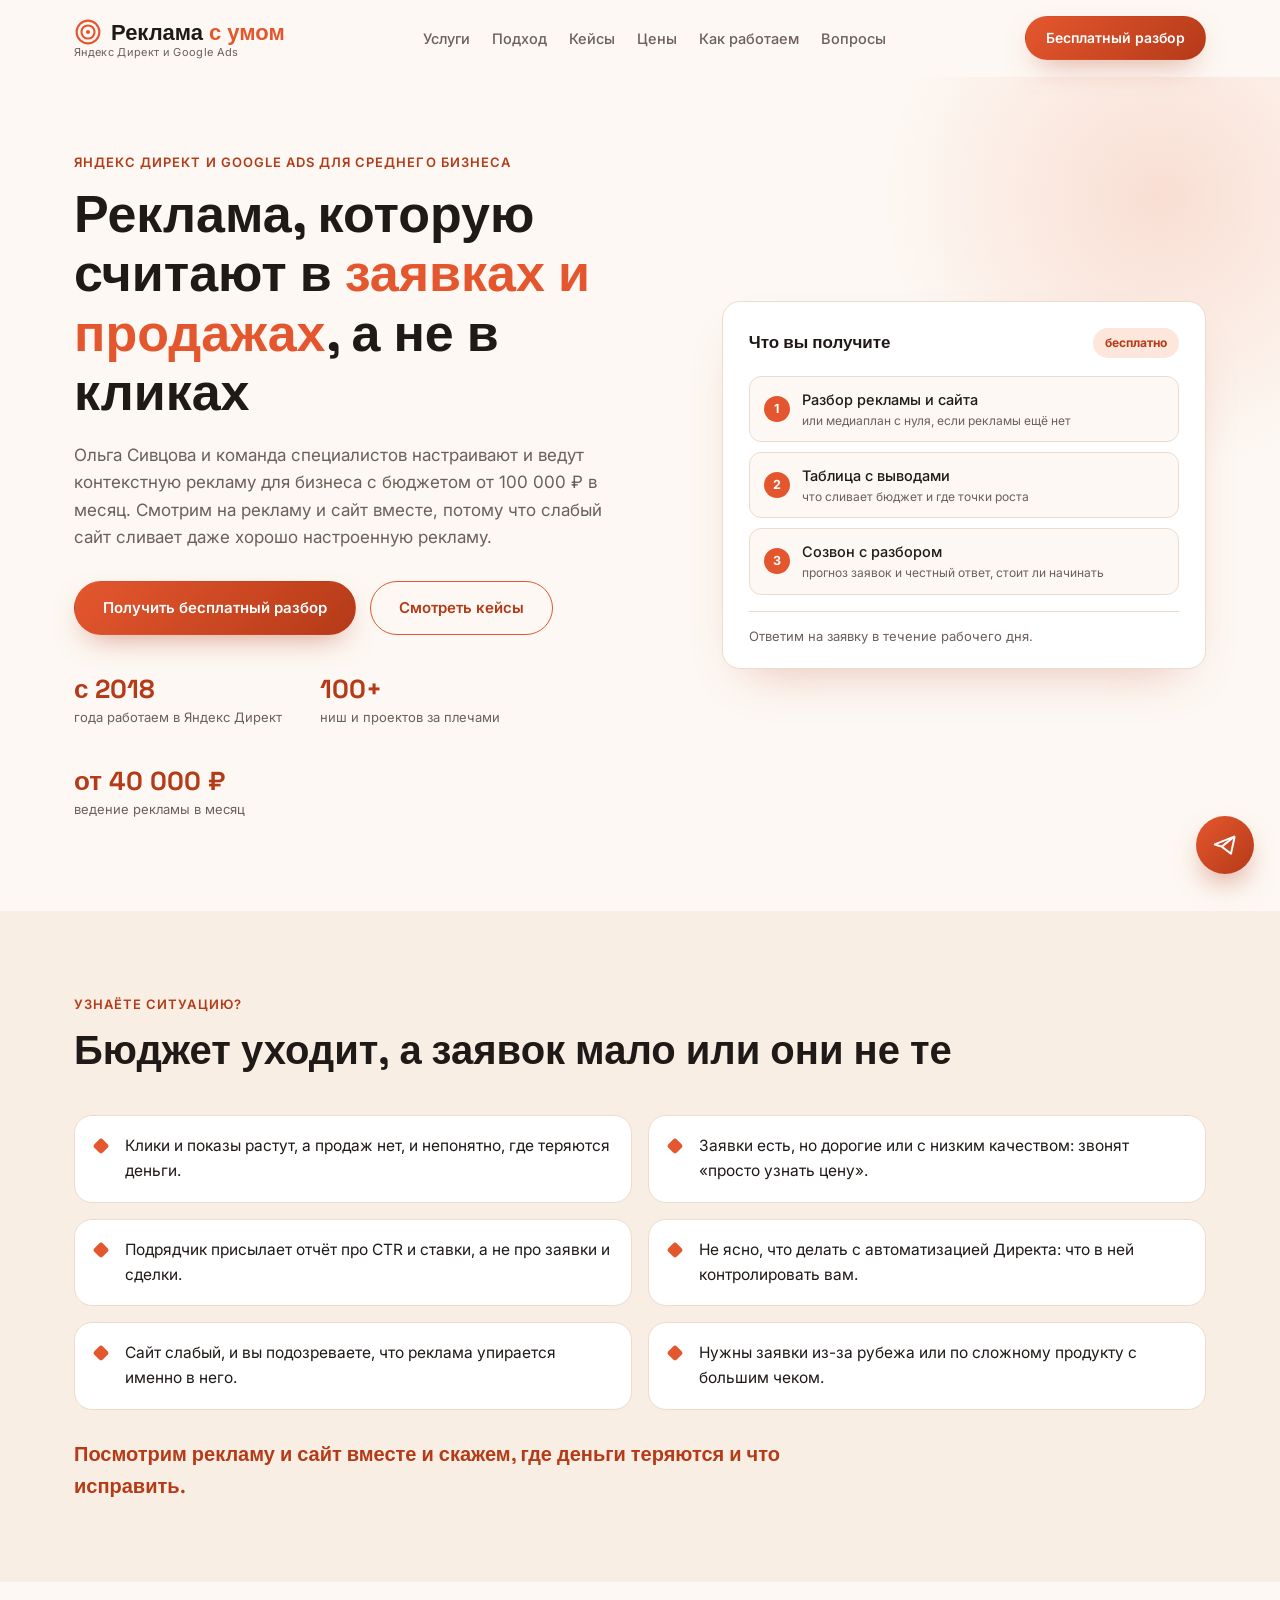
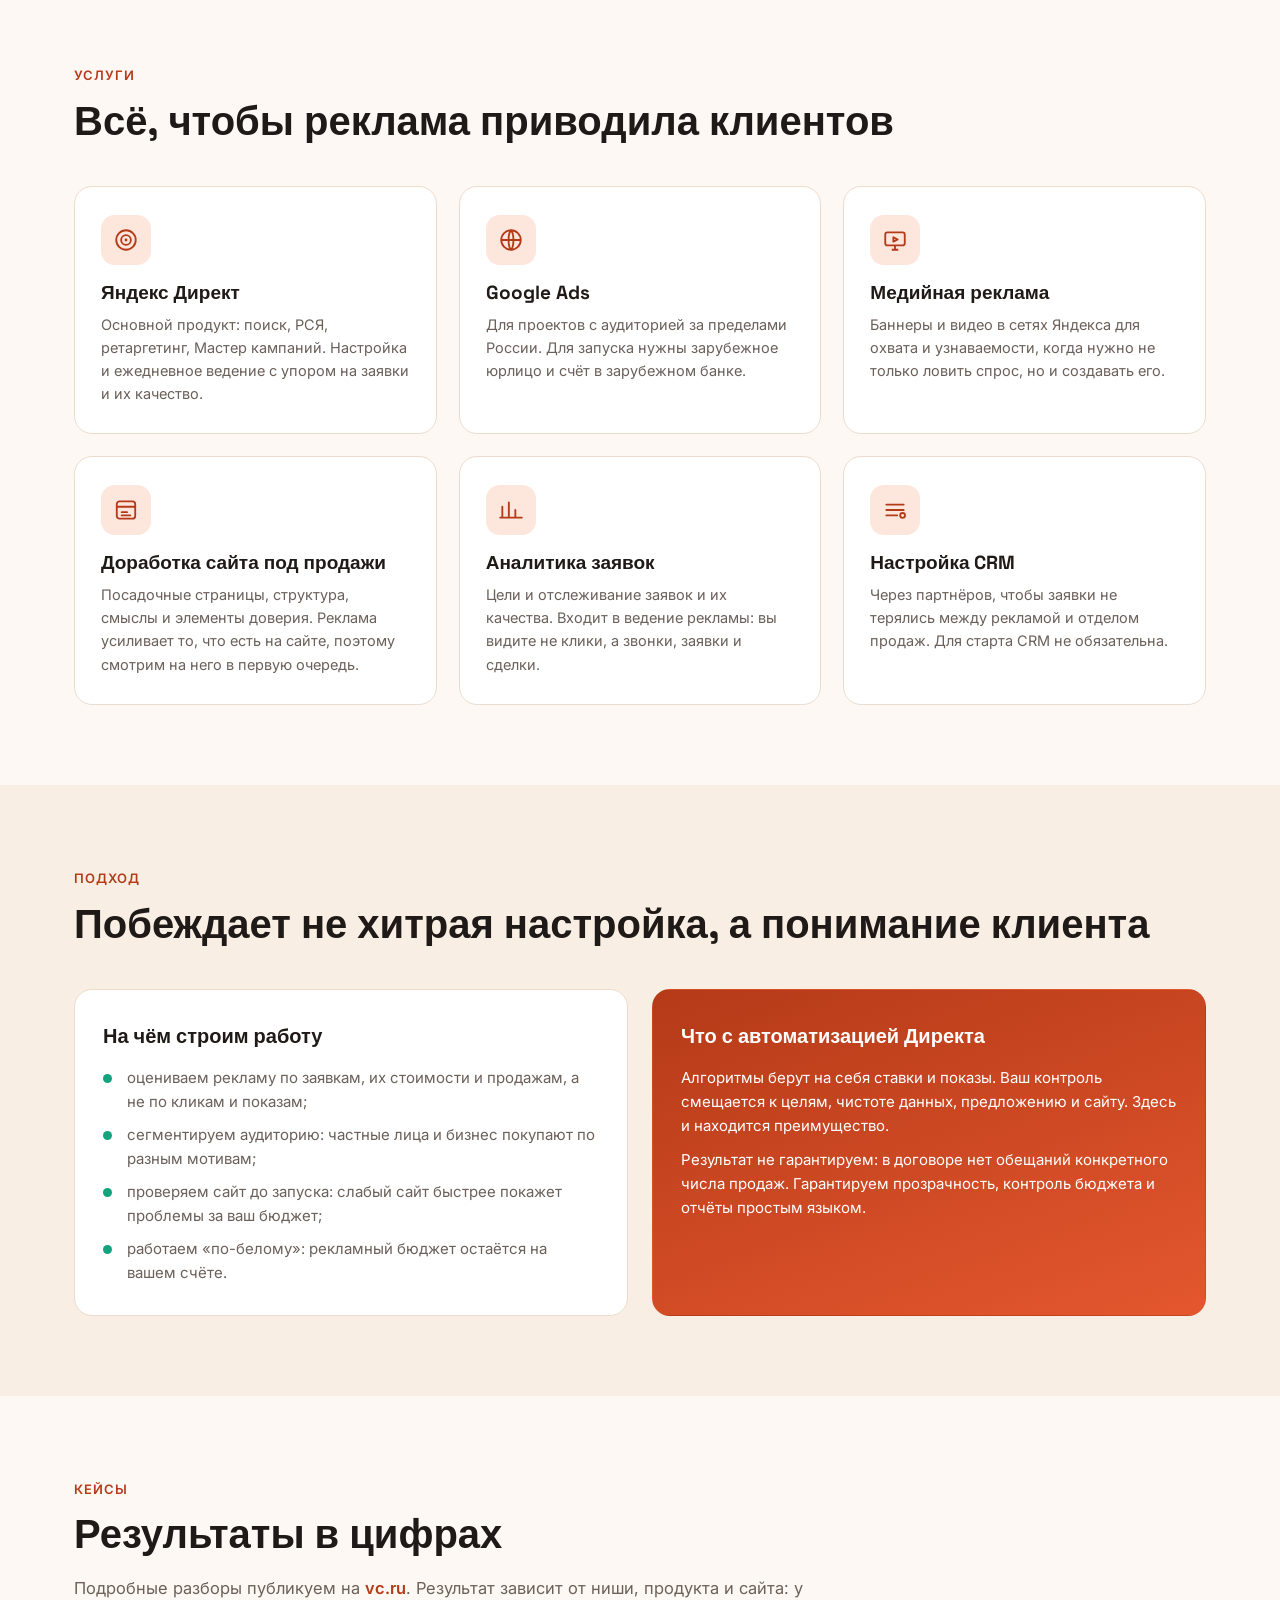
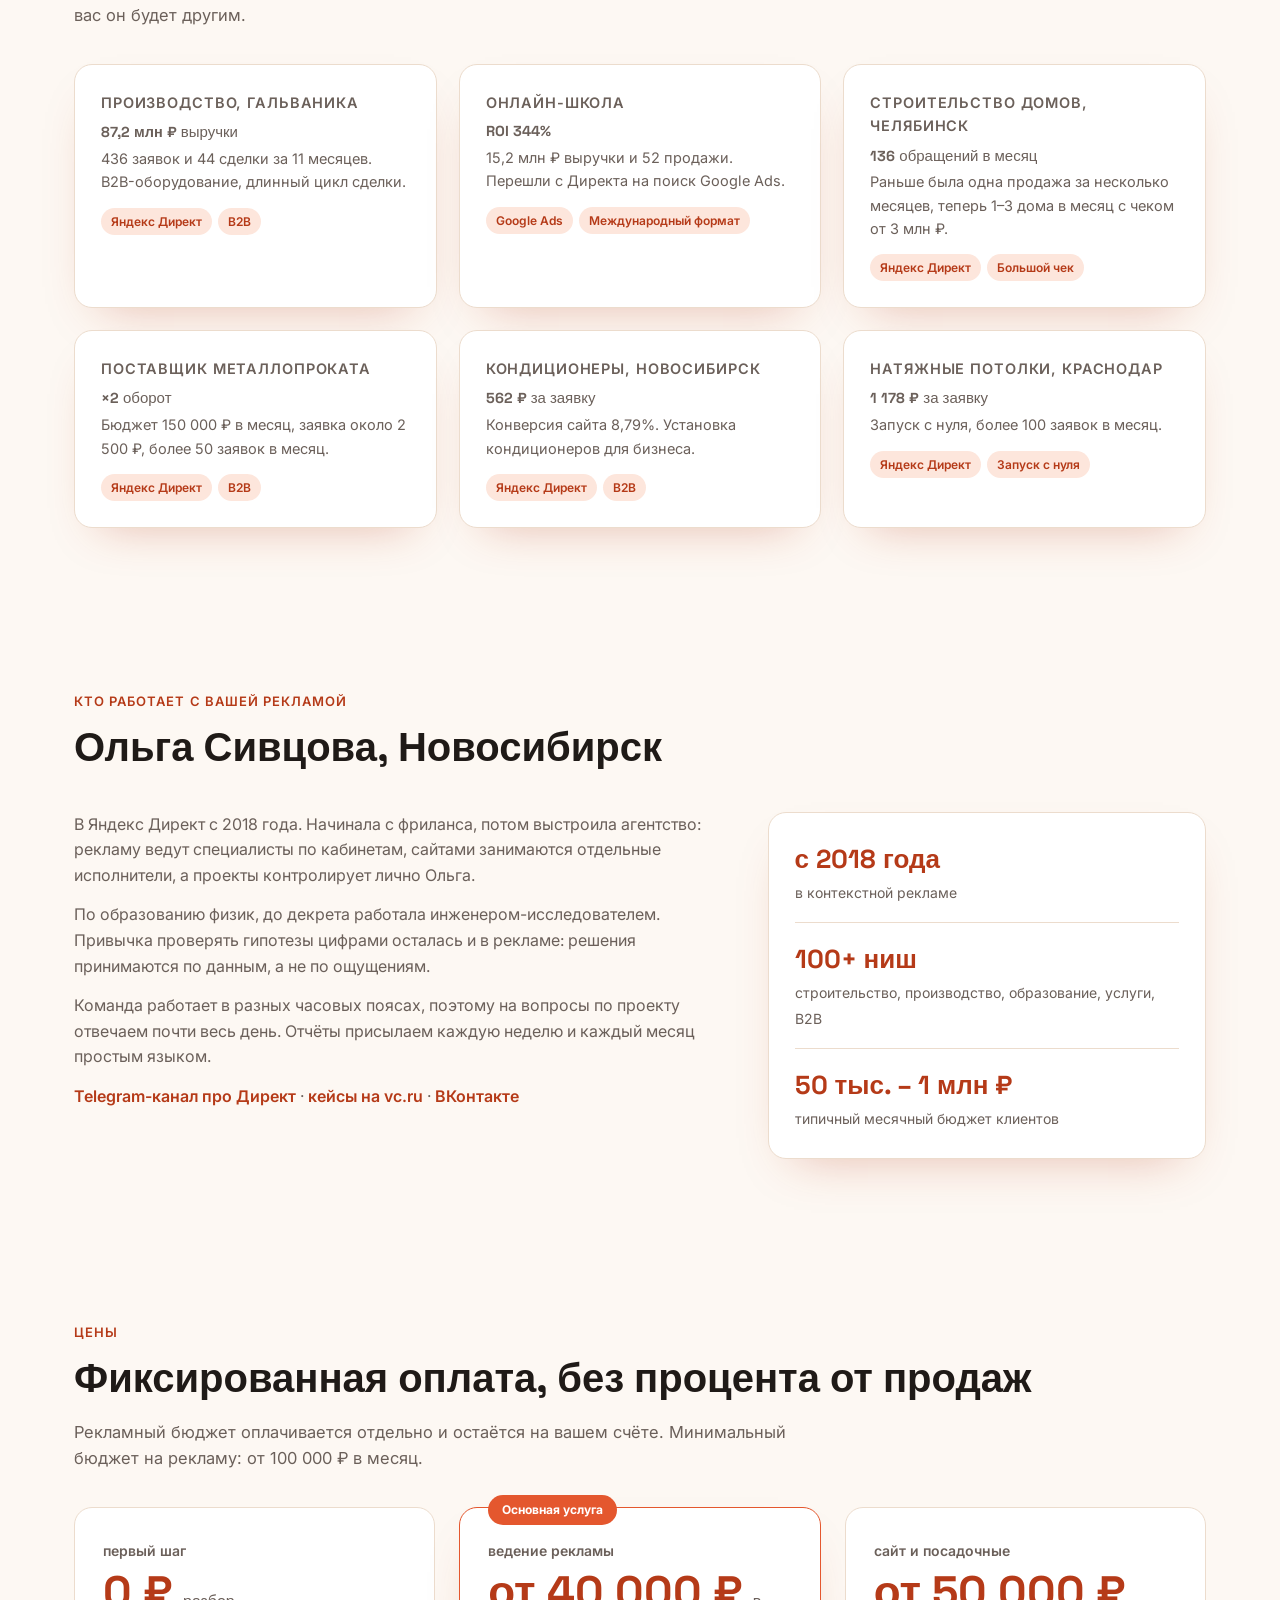
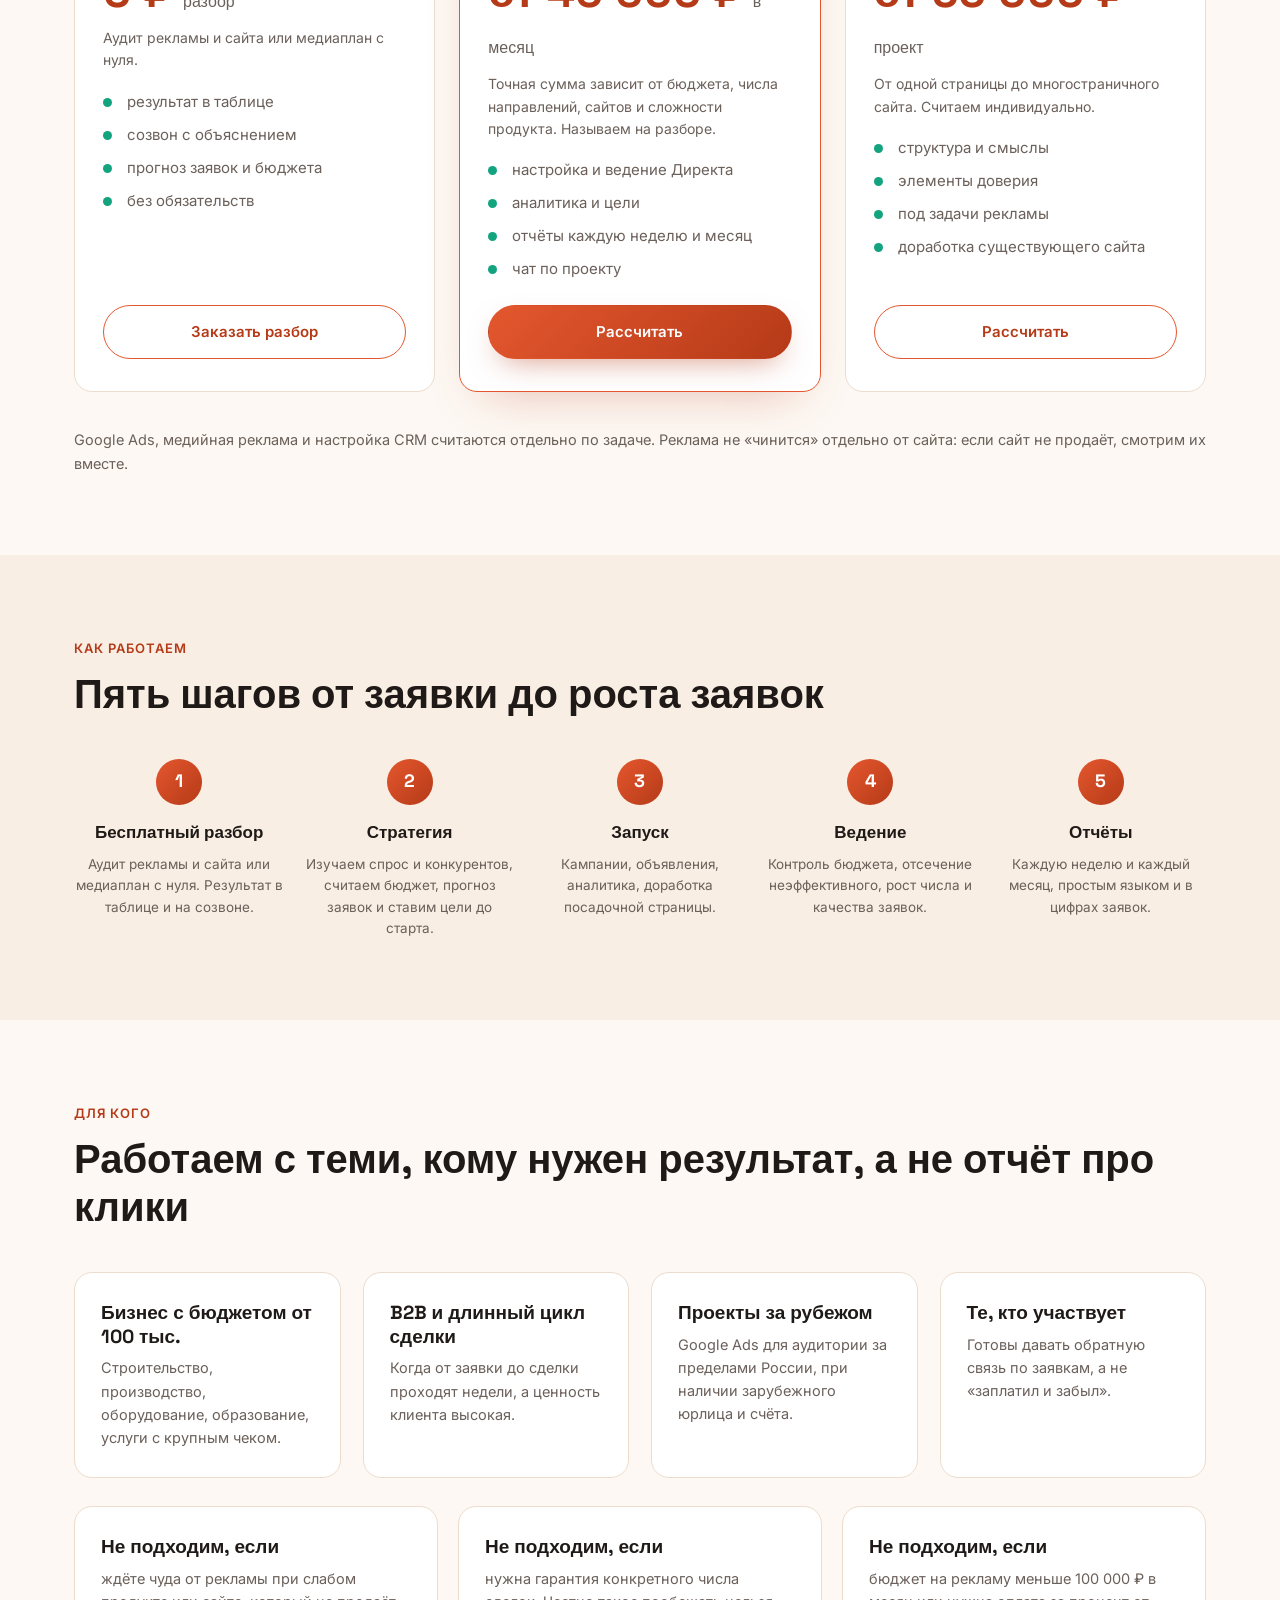
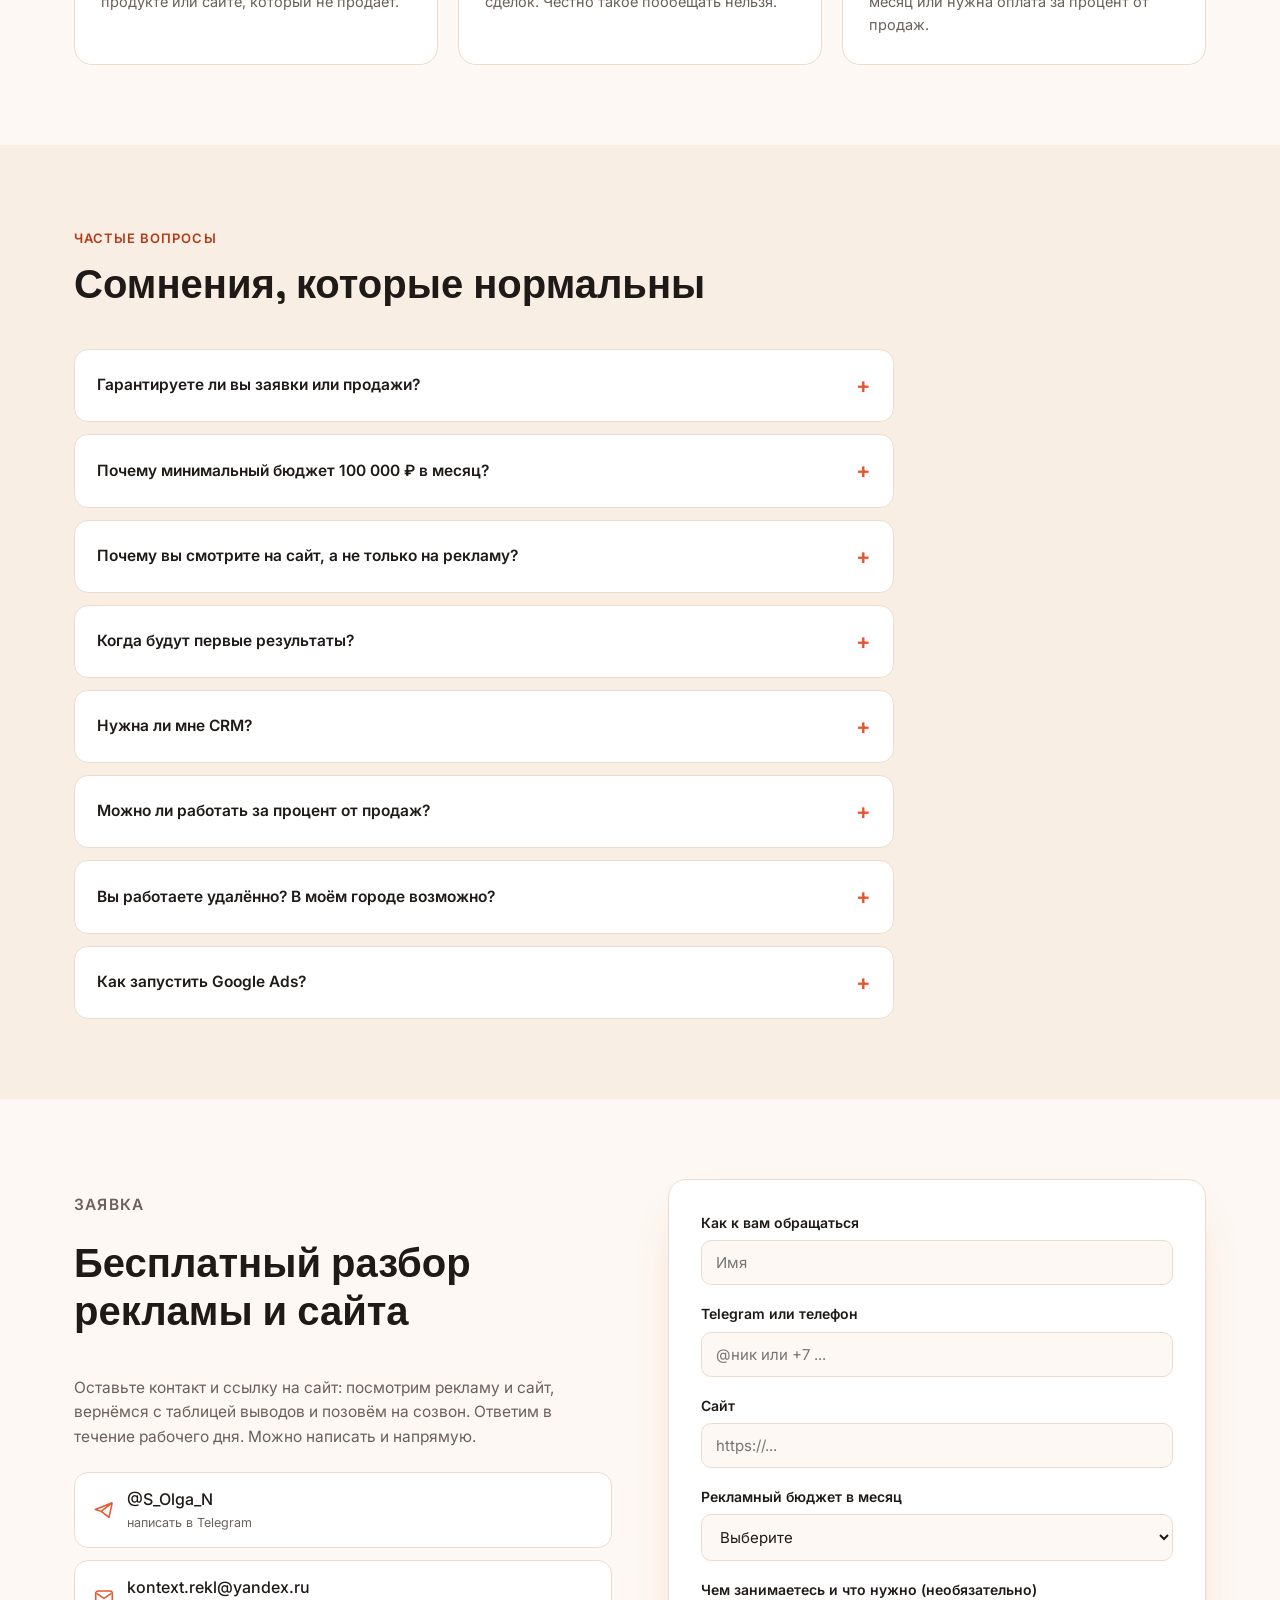
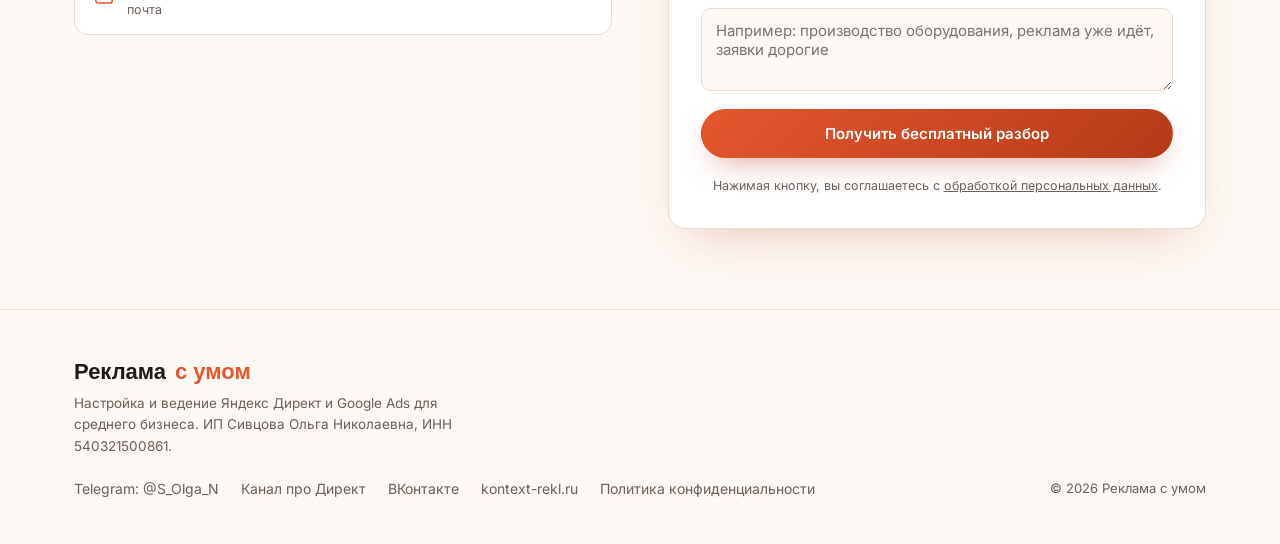
==== index.html @ 490c249d "init: landing for Реклама с умом (Ольга Сивцова)" ====
<!DOCTYPE html>
<html lang="ru">
<head>
<meta charset="UTF-8">
<meta name="viewport" content="width=device-width, initial-scale=1.0">
<title>Реклама с умом — Яндекс Директ для бизнеса, Ольга Сивцова</title>
<meta name="description" content="Реклама с умом: настройка и ведение Яндекс Директ и Google Ads для среднего бизнеса. Считаем заявки и продажи, а не клики. Работаем с 2018 года, 100+ проектов. Ведение от 40 000 ₽/мес, бесплатный разбор.">
<link rel="preconnect" href="https://fonts.googleapis.com">
<link rel="preconnect" href="https://fonts.gstatic.com" crossorigin>
<link href="https://fonts.googleapis.com/css2?family=Space+Grotesk:wght@500;600;700&family=Inter:wght@400;500;600;700;800&display=swap" rel="stylesheet">
<link rel="stylesheet" href="styles.css">
<link rel="stylesheet" href="blog/blog.css">
<link rel="alternate" type="application/rss+xml" title="Блог" href="feed.xml">
</head>
<body>

<header class="header" id="header">
  <div class="container header__inner">
    <a href="#top" class="logo">
      <span class="logo__main">
        <svg class="logo__mark" width="28" height="28" viewBox="0 0 32 32" fill="none"><circle cx="16" cy="16" r="13" stroke="currentColor" stroke-width="2.4"/><circle cx="16" cy="16" r="7.5" stroke="currentColor" stroke-width="2.4"/><circle cx="16" cy="16" r="2.4" fill="currentColor"/></svg>
        <span>Реклама <i>с умом</i></span>
      </span>
      <span class="logo__suffix">Яндекс Директ и Google Ads</span>
    </a>
    <nav class="nav" id="nav">
      <a href="#services">Услуги</a>
      <a href="#method">Подход</a>
      <a href="#cases">Кейсы</a>
      <a href="#pricing">Цены</a>
      <a href="#process">Как работаем</a>
      <a href="#faq">Вопросы</a>
    <!-- BLOGNAV:START --><!-- BLOGNAV:END --></nav>
    <div class="header__actions">
      <a href="#contact" class="btn btn--primary btn--sm">Бесплатный разбор</a>
    </div>
    <button class="burger" id="burger" aria-label="Меню">
      <span></span><span></span><span></span>
    </button>
  </div>
</header>

<main id="top">

  <!-- HERO -->
  <section class="hero">
    <div class="container hero__inner">
      <div class="hero__content">
        <p class="eyebrow">Яндекс Директ и Google Ads для среднего бизнеса</p>
        <h1>Реклама, которую считают в <span>заявках и продажах</span>, а не в кликах</h1>
        <p class="hero__lead">Ольга Сивцова и команда специалистов настраивают и ведут контекстную рекламу для бизнеса с бюджетом от 100 000 ₽ в месяц. Смотрим на рекламу и сайт вместе, потому что слабый сайт сливает даже хорошо настроенную рекламу.</p>
        <div class="hero__cta">
          <a href="#contact" class="btn btn--primary">Получить бесплатный разбор</a>
          <a href="#cases" class="btn btn--ghost">Смотреть кейсы</a>
        </div>
        <div class="hero__stats">
          <div class="stat"><strong>с 2018</strong><span>года работаем в Яндекс Директ</span></div>
          <div class="stat"><strong>100+</strong><span>ниш и проектов за плечами</span></div>
          <div class="stat"><strong>от 40 000 ₽</strong><span>ведение рекламы в месяц</span></div>
        </div>
      </div>
      <div class="hero__card">
        <div class="hero__card-top">
          <span class="hero__card-title">Что вы получите</span>
          <span class="hero__card-badge">бесплатно</span>
        </div>
        <ol class="pipeline">
          <li><span class="pipeline__n">1</span><span>Разбор рекламы и сайта<small>или медиаплан с нуля, если рекламы ещё нет</small></span></li>
          <li><span class="pipeline__n">2</span><span>Таблица с выводами<small>что сливает бюджет и где точки роста</small></span></li>
          <li><span class="pipeline__n">3</span><span>Созвон с разбором<small>прогноз заявок и честный ответ, стоит ли начинать</small></span></li>
        </ol>
        <p class="hero__card-foot">Ответим на заявку в течение рабочего дня.</p>
      </div>
    </div>
  </section>

  <!-- УЗНАЁТЕ СЕБЯ -->
  <section class="recognize" id="recognize">
    <div class="container">
      <p class="section-eyebrow">Узнаёте ситуацию?</p>
      <h2 class="section-title">Бюджет уходит, а заявок мало или они не те</h2>
      <ul class="recognize__list">
        <li>Клики и показы растут, а продаж нет, и непонятно, где теряются деньги.</li>
        <li>Заявки есть, но дорогие или с низким качеством: звонят «просто узнать цену».</li>
        <li>Подрядчик присылает отчёт про CTR и ставки, а не про заявки и сделки.</li>
        <li>Не ясно, что делать с автоматизацией Директа: что в ней контролировать вам.</li>
        <li>Сайт слабый, и вы подозреваете, что реклама упирается именно в него.</li>
        <li>Нужны заявки из-за рубежа или по сложному продукту с большим чеком.</li>
      </ul>
      <p class="recognize__care">Посмотрим рекламу и сайт вместе и скажем, где деньги теряются и что исправить.</p>
    </div>
  </section>

  <!-- УСЛУГИ -->
  <section class="services" id="services">
    <div class="container">
      <p class="section-eyebrow">Услуги</p>
      <h2 class="section-title">Всё, чтобы реклама приводила клиентов</h2>
      <div class="audience">
        <div class="audience__card">
          <div class="audience__icon"><svg width="26" height="26" viewBox="0 0 24 24" fill="none"><circle cx="12" cy="12" r="9" stroke="currentColor" stroke-width="1.7"/><circle cx="12" cy="12" r="4.5" stroke="currentColor" stroke-width="1.7"/><circle cx="12" cy="12" r="1.3" fill="currentColor"/></svg></div>
          <h3>Яндекс Директ</h3>
          <p>Основной продукт: поиск, РСЯ, ретаргетинг, Мастер кампаний. Настройка и ежедневное ведение с упором на заявки и их качество.</p>
        </div>
        <div class="audience__card">
          <div class="audience__icon"><svg width="26" height="26" viewBox="0 0 24 24" fill="none"><circle cx="12" cy="12" r="9" stroke="currentColor" stroke-width="1.7"/><path d="M3 12h18M12 3c3 3 3 15 0 18M12 3c-3 3-3 15 0 18" stroke="currentColor" stroke-width="1.7"/></svg></div>
          <h3>Google Ads</h3>
          <p>Для проектов с аудиторией за пределами России. Для запуска нужны зарубежное юрлицо и счёт в зарубежном банке.</p>
        </div>
        <div class="audience__card">
          <div class="audience__icon"><svg width="26" height="26" viewBox="0 0 24 24" fill="none"><rect x="3" y="5" width="18" height="12" rx="2" stroke="currentColor" stroke-width="1.7"/><path d="M9 21h6M12 17v4M10.5 9.5l4 2-4 2v-4z" stroke="currentColor" stroke-width="1.7" stroke-linejoin="round"/></svg></div>
          <h3>Медийная реклама</h3>
          <p>Баннеры и видео в сетях Яндекса для охвата и узнаваемости, когда нужно не только ловить спрос, но и создавать его.</p>
        </div>
        <div class="audience__card">
          <div class="audience__icon"><svg width="26" height="26" viewBox="0 0 24 24" fill="none"><rect x="3.5" y="4" width="17" height="16" rx="2.5" stroke="currentColor" stroke-width="1.7"/><path d="M3.5 9h17M8 14h5M8 17h8" stroke="currentColor" stroke-width="1.7" stroke-linecap="round"/></svg></div>
          <h3>Доработка сайта под продажи</h3>
          <p>Посадочные страницы, структура, смыслы и элементы доверия. Реклама усиливает то, что есть на сайте, поэтому смотрим на него в первую очередь.</p>
        </div>
        <div class="audience__card">
          <div class="audience__icon"><svg width="26" height="26" viewBox="0 0 24 24" fill="none"><path d="M4 19V9M10 19V5M16 19v-7M22 19H2" stroke="currentColor" stroke-width="1.7" stroke-linecap="round"/></svg></div>
          <h3>Аналитика заявок</h3>
          <p>Цели и отслеживание заявок и их качества. Входит в ведение рекламы: вы видите не клики, а звонки, заявки и сделки.</p>
        </div>
        <div class="audience__card">
          <div class="audience__icon"><svg width="26" height="26" viewBox="0 0 24 24" fill="none"><path d="M4 7h16M4 12h16M4 17h10" stroke="currentColor" stroke-width="1.7" stroke-linecap="round"/><circle cx="19" cy="17" r="2.2" stroke="currentColor" stroke-width="1.7"/></svg></div>
          <h3>Настройка CRM</h3>
          <p>Через партнёров, чтобы заявки не терялись между рекламой и отделом продаж. Для старта CRM не обязательна.</p>
        </div>
      </div>
    </div>
  </section>

  <!-- ПОДХОД -->
  <section class="method" id="method">
    <div class="container">
      <p class="section-eyebrow">Подход</p>
      <h2 class="section-title">Побеждает не хитрая настройка, а понимание клиента</h2>
      <div class="method__grid">
        <div class="method__box">
          <h3>На чём строим работу</h3>
          <ul class="checklist">
            <li>оцениваем рекламу по заявкам, их стоимости и продажам, а не по кликам и показам;</li>
            <li>сегментируем аудиторию: частные лица и бизнес покупают по разным мотивам;</li>
            <li>проверяем сайт до запуска: слабый сайт быстрее покажет проблемы за ваш бюджет;</li>
            <li>работаем «по-белому»: рекламный бюджет остаётся на вашем счёте.</li>
          </ul>
        </div>
        <div class="method__box method__box--accent">
          <h3>Что с автоматизацией Директа</h3>
          <p>Алгоритмы берут на себя ставки и показы. Ваш контроль смещается к целям, чистоте данных, предложению и сайту. Здесь и находится преимущество.</p>
          <p>Результат не гарантируем: в договоре нет обещаний конкретного числа продаж. Гарантируем прозрачность, контроль бюджета и отчёты простым языком.</p>
        </div>
      </div>
    </div>
  </section>

  <!-- КЕЙСЫ -->
  <section class="case" id="cases">
    <div class="container">
      <p class="section-eyebrow">Кейсы</p>
      <h2 class="section-title">Результаты в цифрах</h2>
      <p class="section-lead">Подробные разборы публикуем на <a href="https://vc.ru/id2417076" target="_blank" rel="noopener" style="color:var(--accent-dark);font-weight:600">vc.ru</a>. Результат зависит от ниши, продукта и сайта: у вас он будет другим.</p>
      <div class="cases-grid">
        <div class="case-card">
          <p class="case-card__niche">Производство, гальваника</p>
          <p class="case-card__num">87,2 млн ₽ <small>выручки</small></p>
          <p>436 заявок и 44 сделки за 11 месяцев. B2B-оборудование, длинный цикл сделки.</p>
          <div class="case-card__tags"><span>Яндекс Директ</span><span>B2B</span></div>
        </div>
        <div class="case-card">
          <p class="case-card__niche">Онлайн-школа</p>
          <p class="case-card__num">ROI 344%</p>
          <p>15,2 млн ₽ выручки и 52 продажи. Перешли с Директа на поиск Google Ads.</p>
          <div class="case-card__tags"><span>Google Ads</span><span>Международный формат</span></div>
        </div>
        <div class="case-card">
          <p class="case-card__niche">Строительство домов, Челябинск</p>
          <p class="case-card__num">136 <small>обращений в месяц</small></p>
          <p>Раньше была одна продажа за несколько месяцев, теперь 1–3 дома в месяц с чеком от 3 млн ₽.</p>
          <div class="case-card__tags"><span>Яндекс Директ</span><span>Большой чек</span></div>
        </div>
        <div class="case-card">
          <p class="case-card__niche">Поставщик металлопроката</p>
          <p class="case-card__num">×2 <small>оборот</small></p>
          <p>Бюджет 150 000 ₽ в месяц, заявка около 2 500 ₽, более 50 заявок в месяц.</p>
          <div class="case-card__tags"><span>Яндекс Директ</span><span>B2B</span></div>
        </div>
        <div class="case-card">
          <p class="case-card__niche">Кондиционеры, Новосибирск</p>
          <p class="case-card__num">562 ₽ <small>за заявку</small></p>
          <p>Конверсия сайта 8,79%. Установка кондиционеров для бизнеса.</p>
          <div class="case-card__tags"><span>Яндекс Директ</span><span>B2B</span></div>
        </div>
        <div class="case-card">
          <p class="case-card__niche">Натяжные потолки, Краснодар</p>
          <p class="case-card__num">1 178 ₽ <small>за заявку</small></p>
          <p>Запуск с нуля, более 100 заявок в месяц.</p>
          <div class="case-card__tags"><span>Яндекс Директ</span><span>Запуск с нуля</span></div>
        </div>
      </div>
    </div>
  </section>

  <!-- ОБ ЭКСПЕРТЕ -->
  <section class="who" id="about">
    <div class="container">
      <p class="section-eyebrow">Кто работает с вашей рекламой</p>
      <h2 class="section-title">Ольга Сивцова, Новосибирск</h2>
      <div class="about__grid">
        <div class="about__text">
          <p>В Яндекс Директ с 2018 года. Начинала с фриланса, потом выстроила агентство: рекламу ведут специалисты по кабинетам, сайтами занимаются отдельные исполнители, а проекты контролирует лично Ольга.</p>
          <p>По образованию физик, до декрета работала инженером-исследователем. Привычка проверять гипотезы цифрами осталась и в рекламе: решения принимаются по данным, а не по ощущениям.</p>
          <p>Команда работает в разных часовых поясах, поэтому на вопросы по проекту отвечаем почти весь день. Отчёты присылаем каждую неделю и каждый месяц простым языком.</p>
          <p><a href="https://t.me/yadirectsumom" target="_blank" rel="noopener" style="color:var(--accent-dark);font-weight:600">Telegram-канал про Директ</a> · <a href="https://vc.ru/id2417076" target="_blank" rel="noopener" style="color:var(--accent-dark);font-weight:600">кейсы на vc.ru</a> · <a href="https://vk.com/kolgan01" target="_blank" rel="noopener" style="color:var(--accent-dark);font-weight:600">ВКонтакте</a></p>
        </div>
        <div class="about__facts">
          <div class="about__fact"><strong>с 2018 года</strong><span>в контекстной рекламе</span></div>
          <div class="about__fact"><strong>100+ ниш</strong><span>строительство, производство, образование, услуги, B2B</span></div>
          <div class="about__fact"><strong>50 тыс. – 1 млн ₽</strong><span>типичный месячный бюджет клиентов</span></div>
        </div>
      </div>
    </div>
  </section>

  <!-- ЦЕНЫ -->
  <section class="pricing" id="pricing">
    <div class="container">
      <p class="section-eyebrow">Цены</p>
      <h2 class="section-title">Фиксированная оплата, без процента от продаж</h2>
      <p class="section-lead">Рекламный бюджет оплачивается отдельно и остаётся на вашем счёте. Минимальный бюджет на рекламу: от 100 000 ₽ в месяц.</p>
      <div class="price-grid">
        <div class="price-card">
          <p class="price-card__from">первый шаг</p>
          <div class="price-card__num">0 ₽ <small>разбор</small></div>
          <p class="price-card__desc">Аудит рекламы и сайта или медиаплан с нуля.</p>
          <ul class="checklist">
            <li>результат в таблице</li>
            <li>созвон с объяснением</li>
            <li>прогноз заявок и бюджета</li>
            <li>без обязательств</li>
          </ul>
          <a href="#contact" class="btn btn--ghost btn--block">Заказать разбор</a>
        </div>
        <div class="price-card price-card--hot">
          <span class="price-card__badge">Основная услуга</span>
          <p class="price-card__from">ведение рекламы</p>
          <div class="price-card__num">от 40 000 ₽ <small>в месяц</small></div>
          <p class="price-card__desc">Точная сумма зависит от бюджета, числа направлений, сайтов и сложности продукта. Называем на разборе.</p>
          <ul class="checklist">
            <li>настройка и ведение Директа</li>
            <li>аналитика и цели</li>
            <li>отчёты каждую неделю и месяц</li>
            <li>чат по проекту</li>
          </ul>
          <a href="#contact" class="btn btn--primary btn--block">Рассчитать</a>
        </div>
        <div class="price-card">
          <p class="price-card__from">сайт и посадочные</p>
          <div class="price-card__num">от 50 000 ₽ <small>проект</small></div>
          <p class="price-card__desc">От одной страницы до многостраничного сайта. Считаем индивидуально.</p>
          <ul class="checklist">
            <li>структура и смыслы</li>
            <li>элементы доверия</li>
            <li>под задачи рекламы</li>
            <li>доработка существующего сайта</li>
          </ul>
          <a href="#contact" class="btn btn--ghost btn--block">Рассчитать</a>
        </div>
      </div>
      <p class="price__note">Google Ads, медийная реклама и настройка CRM считаются отдельно по задаче. Реклама не «чинится» отдельно от сайта: если сайт не продаёт, смотрим их вместе.</p>
    </div>
  </section>

  <!-- ПРОЦЕСС -->
  <section class="process" id="process">
    <div class="container">
      <p class="section-eyebrow">Как работаем</p>
      <h2 class="section-title">Пять шагов от заявки до роста заявок</h2>
      <div class="steps">
        <div class="step"><div class="step__num">1</div><h3>Бесплатный разбор</h3><p>Аудит рекламы и сайта или медиаплан с нуля. Результат в таблице и на созвоне.</p></div>
        <div class="step"><div class="step__num">2</div><h3>Стратегия</h3><p>Изучаем спрос и конкурентов, считаем бюджет, прогноз заявок и ставим цели до старта.</p></div>
        <div class="step"><div class="step__num">3</div><h3>Запуск</h3><p>Кампании, объявления, аналитика, доработка посадочной страницы.</p></div>
        <div class="step"><div class="step__num">4</div><h3>Ведение</h3><p>Контроль бюджета, отсечение неэффективного, рост числа и качества заявок.</p></div>
        <div class="step"><div class="step__num">5</div><h3>Отчёты</h3><p>Каждую неделю и каждый месяц, простым языком и в цифрах заявок.</p></div>
      </div>
    </div>
  </section>

  <!-- КОМУ НЕ ПОДХОДИМ -->
  <section class="who" id="who">
    <div class="container">
      <p class="section-eyebrow">Для кого</p>
      <h2 class="section-title">Работаем с теми, кому нужен результат, а не отчёт про клики</h2>
      <div class="audience audience--4">
        <div class="audience__card">
          <h3>Бизнес с бюджетом от 100 тыс.</h3>
          <p>Строительство, производство, оборудование, образование, услуги с крупным чеком.</p>
        </div>
        <div class="audience__card">
          <h3>B2B и длинный цикл сделки</h3>
          <p>Когда от заявки до сделки проходят недели, а ценность клиента высокая.</p>
        </div>
        <div class="audience__card">
          <h3>Проекты за рубежом</h3>
          <p>Google Ads для аудитории за пределами России, при наличии зарубежного юрлица и счёта.</p>
        </div>
        <div class="audience__card">
          <h3>Те, кто участвует</h3>
          <p>Готовы давать обратную связь по заявкам, а не «заплатил и забыл».</p>
        </div>
      </div>
      <div class="notfit">
        <div class="audience__card"><h3>Не подходим, если</h3><p>ждёте чуда от рекламы при слабом продукте или сайте, который не продаёт.</p></div>
        <div class="audience__card"><h3>Не подходим, если</h3><p>нужна гарантия конкретного числа сделок. Честно такое пообещать нельзя.</p></div>
        <div class="audience__card"><h3>Не подходим, если</h3><p>бюджет на рекламу меньше 100 000 ₽ в месяц или нужна оплата за процент от продаж.</p></div>
      </div>
    </div>
  </section>

  <!-- FAQ -->
  <section class="faq" id="faq">
    <div class="container">
      <p class="section-eyebrow">Частые вопросы</p>
      <h2 class="section-title">Сомнения, которые нормальны</h2>
      <div class="faq__list">
        <details class="faq__item">
          <summary>Гарантируете ли вы заявки или продажи?</summary>
          <p>Конкретное число продаж гарантировать нельзя: на него влияют продукт, цена, сайт и работа отдела продаж. Мы гарантируем прозрачность, работу «по-белому», контроль бюджета и понятные отчёты. До старта считаем прогноз заявок и цели, а по ходу работы смотрим на заявки и их качество.</p>
        </details>
        <details class="faq__item">
          <summary>Почему минимальный бюджет 100 000 ₽ в месяц?</summary>
          <p>При меньшем бюджете алгоритмам Директа не хватает данных, а результат сложно оценить честно. Мы предпочитаем не брать проект, чем делать вид, что работа с маленьким бюджетом даст предсказуемый эффект.</p>
        </details>
        <details class="faq__item">
          <summary>Почему вы смотрите на сайт, а не только на рекламу?</summary>
          <p>Реклама приводит людей на сайт и усиливает то, что там есть. Если сайт слабый, он быстрее покажет проблемы за счёт вашего рекламного бюджета. Поэтому рекламу и посадочную смотрим вместе, а при необходимости дорабатываем сайт.</p>
        </details>
        <details class="faq__item">
          <summary>Когда будут первые результаты?</summary>
          <p>Первые заявки обычно приходят в первые недели после запуска. Стабильный и предсказуемый поток требует времени: нужно собрать данные и оптимизировать кампании. Точные сроки называем на разборе, исходя из вашей ниши.</p>
        </details>
        <details class="faq__item">
          <summary>Нужна ли мне CRM?</summary>
          <p>Для старта не нужна. Если заявок станет много и они начнут теряться, поможем настроить CRM через партнёров.</p>
        </details>
        <details class="faq__item">
          <summary>Можно ли работать за процент от продаж?</summary>
          <p>Нет, мы берём фиксированную оплату за ведение. Так мы можем честно говорить о реальных возможностях ниши и не подстраивать отчёты под процент.</p>
        </details>
        <details class="faq__item">
          <summary>Вы работаете удалённо? В моём городе возможно?</summary>
          <p>Да, работаем удалённо по всей России и за рубежом. Рекламу ведёт команда специалистов, проект контролирует Ольга.</p>
        </details>
        <details class="faq__item">
          <summary>Как запустить Google Ads?</summary>
          <p>Для запуска нужны зарубежное юридическое лицо и счёт в зарубежном банке. Подходит для проектов с аудиторией за пределами России.</p>
        </details>
      </div>
    </div>
  </section>

  <!-- ФОРМА -->
  <section class="form-section" id="contact">
    <div class="container form-section__inner">
      <div class="form-section__text">
        <p class="section-eyebrow">Заявка</p>
        <h2 class="section-title">Бесплатный разбор рекламы и сайта</h2>
        <p>Оставьте контакт и ссылку на сайт: посмотрим рекламу и сайт, вернёмся с таблицей выводов и позовём на созвон. Ответим в течение рабочего дня. Можно написать и напрямую.</p>
        <div class="form-section__contacts">
          <a href="https://t.me/S_Olga_N" target="_blank" rel="noopener" class="contact-card">
            <svg width="22" height="22" viewBox="0 0 24 24" fill="none"><path d="M21 4L2.5 11.5L9 13.5M21 4L17.5 20L9 13.5M21 4L9 13.5" stroke="currentColor" stroke-width="1.7" stroke-linejoin="round"/></svg>
            <span>@S_Olga_N<small>написать в Telegram</small></span>
          </a>
          <a href="mailto:kontext.rekl@yandex.ru" class="contact-card">
            <svg width="22" height="22" viewBox="0 0 24 24" fill="none"><rect x="3" y="5.5" width="18" height="13" rx="2.5" stroke="currentColor" stroke-width="1.7"/><path d="M4 8l8 5.5L20 8" stroke="currentColor" stroke-width="1.7" stroke-linejoin="round"/></svg>
            <span>kontext.rekl@yandex.ru<small>почта</small></span>
          </a>
        </div>
      </div>
      <form class="form" id="leadForm">
        <input type="text" name="_gotcha" style="display:none" tabindex="-1" autocomplete="off">
        <label>
          <span>Как к вам обращаться</span>
          <input type="text" name="name" placeholder="Имя" required>
        </label>
        <label>
          <span>Telegram или телефон</span>
          <input type="text" name="contact" placeholder="@ник или +7 ..." required>
        </label>
        <label>
          <span>Сайт</span>
          <input type="text" name="site" placeholder="https://...">
        </label>
        <label>
          <span>Рекламный бюджет в месяц</span>
          <select name="budget">
            <option value="">Выберите</option>
            <option>100–300 тыс. ₽</option>
            <option>300 тыс. – 1 млн ₽</option>
            <option>Более 1 млн ₽</option>
            <option>Пока не знаю, нужен медиаплан</option>
          </select>
        </label>
        <label>
          <span>Чем занимаетесь и что нужно (необязательно)</span>
          <textarea name="comment" rows="3" placeholder="Например: производство оборудования, реклама уже идёт, заявки дорогие"></textarea>
        </label>
        <button type="submit" class="btn btn--primary btn--block">Получить бесплатный разбор</button>
        <p class="form__hint">Нажимая кнопку, вы соглашаетесь с <a href="privacy.html" target="_blank">обработкой персональных данных</a>.</p>
      </form>
    </div>
  </section>

<!-- BLOG:START --><!-- BLOG:END -->
</main>

<a href="https://t.me/S_Olga_N" target="_blank" rel="noopener" class="fab" aria-label="Написать в Telegram">
  <svg width="26" height="26" viewBox="0 0 24 24" fill="none"><path d="M21 4L2.5 11.5L9 13.5M21 4L17.5 20L9 13.5M21 4L9 13.5" stroke="currentColor" stroke-width="1.8" stroke-linejoin="round"/></svg>
</a>

<footer class="footer">
  <div class="container footer__inner">
    <div class="footer__brand">
      <span class="logo__main">Реклама <i>с умом</i></span>
      <p>Настройка и ведение Яндекс Директ и Google Ads для среднего бизнеса. ИП Сивцова Ольга Николаевна, ИНН 540321500861.</p>
    </div>
    <div class="footer__links">
      <a href="https://t.me/S_Olga_N" target="_blank" rel="noopener">Telegram: @S_Olga_N</a>
      <a href="https://t.me/yadirectsumom" target="_blank" rel="noopener">Канал про Директ</a>
      <a href="https://vk.com/kolgan01" target="_blank" rel="noopener">ВКонтакте</a>
      <a href="https://kontext-rekl.ru" target="_blank" rel="noopener">kontext-rekl.ru</a>
      <a href="privacy.html">Политика конфиденциальности</a>
    </div>
    <div class="footer__copy">
      <span>© <span id="year"></span> Реклама с умом</span>
    </div>
  </div>
</footer>

<script src="script.js"></script>
</body>
</html>
---- styles.css ----
:root {
  --bg: #fdf8f3;
  --bg-alt: #f8eee3;
  --surface: #ffffff;
  --ink: #1f1a17;
  --ink-soft: #6b605a;
  --accent: #e4572e;
  --accent-dark: #b53a18;
  --accent-soft: #fde6dc;
  --ok: #14a37f;
  --border: #ecdccd;
  --shadow: 0 22px 48px -26px rgba(181, 58, 24, 0.35);
  --radius: 18px;
  --font-head: 'Space Grotesk', sans-serif;
  --font-body: 'Inter', sans-serif;
}

* { box-sizing: border-box; margin: 0; padding: 0; }
html { scroll-behavior: smooth; }
body {
  font-family: var(--font-body);
  background: var(--bg);
  color: var(--ink);
  line-height: 1.6;
  -webkit-font-smoothing: antialiased;
}
img { max-width: 100%; display: block; }
a { color: inherit; text-decoration: none; }
ul { list-style: none; }
strong { font-weight: 700; }

.container { max-width: 1180px; margin: 0 auto; padding: 0 24px; }

.section-eyebrow, .eyebrow {
  display: inline-block;
  font-size: 13px;
  font-weight: 600;
  letter-spacing: 0.08em;
  text-transform: uppercase;
  color: var(--accent-dark);
  margin-bottom: 12px;
}
.section-title {
  font-family: var(--font-head);
  font-size: clamp(28px, 3.4vw, 40px);
  font-weight: 700;
  line-height: 1.2;
  margin-bottom: 40px;
  color: var(--ink);
}
.section-lead { color: var(--ink-soft); max-width: 740px; margin: -24px 0 36px; font-size: 16.5px; }

.btn {
  display: inline-flex;
  align-items: center;
  justify-content: center;
  gap: 8px;
  padding: 14px 28px;
  border-radius: 999px;
  font-weight: 600;
  font-size: 15px;
  border: 1.5px solid transparent;
  cursor: pointer;
  font-family: var(--font-body);
  transition: transform 0.2s ease, box-shadow 0.2s ease, background 0.2s ease;
  white-space: normal;
  text-align: center;
}
.btn--primary {
  background: linear-gradient(135deg, var(--accent), var(--accent-dark));
  color: #fff;
  box-shadow: 0 12px 30px -12px rgba(181, 58, 24, 0.55);
}
.btn--primary:hover { transform: translateY(-2px); box-shadow: 0 16px 36px -12px rgba(181, 58, 24, 0.6); }
.btn--ghost { background: transparent; border-color: var(--accent); color: var(--accent-dark); }
.btn--ghost:hover { background: rgba(228, 87, 46, 0.08); }
.btn--sm { padding: 10px 20px; font-size: 14px; }
.btn--block { width: 100%; }

/* HEADER */
.header {
  position: sticky;
  top: 0;
  z-index: 100;
  background: rgba(253, 248, 243, 0.92);
  backdrop-filter: blur(10px);
  border-bottom: 1px solid transparent;
  transition: border-color 0.2s ease, box-shadow 0.2s ease;
}
.header.scrolled { border-color: var(--border); box-shadow: 0 8px 24px -20px rgba(120, 60, 30, 0.35); }
.header__inner {
  display: flex;
  align-items: center;
  justify-content: space-between;
  gap: 24px;
  min-width: 0;
  padding: 16px 24px;
}
.logo { display: flex; flex-direction: column; align-items: flex-start; line-height: 1.1; flex-shrink: 0; }
.logo__main { font-family: var(--font-head); font-weight: 700; font-size: 22px; color: var(--ink); }
.logo__main i { font-style: normal; color: var(--accent); }
.logo__suffix { font-size: 11px; color: var(--ink-soft); letter-spacing: 0.03em; }

.nav { display: flex; gap: 22px; flex-wrap: wrap; }
.nav a { font-size: 14.5px; font-weight: 500; color: var(--ink-soft); white-space: nowrap; transition: color 0.2s ease; }
.nav a:hover { color: var(--accent-dark); }
.header__actions { display: flex; align-items: center; gap: 14px; flex-shrink: 0; }

.burger { display: none; flex-direction: column; justify-content: center; gap: 5px; width: 36px; height: 36px; background: none; border: none; cursor: pointer; }
.burger span { display: block; height: 2px; width: 100%; background: var(--ink); border-radius: 2px; transition: 0.25s ease; }
.burger.is-open span:nth-child(1) { transform: translateY(7px) rotate(45deg); }
.burger.is-open span:nth-child(2) { opacity: 0; }
.burger.is-open span:nth-child(3) { transform: translateY(-7px) rotate(-45deg); }

/* HERO */
.hero { padding: 72px 0 90px; position: relative; overflow: hidden; }
.hero::before {
  content: "";
  position: absolute;
  right: -160px; top: -160px;
  width: 560px; height: 560px;
  border-radius: 50%;
  background: radial-gradient(circle, rgba(228, 87, 46, 0.16), rgba(228, 87, 46, 0) 70%);
  pointer-events: none;
}
.hero__inner {
  position: relative;
  display: grid;
  grid-template-columns: 1.1fr 0.9fr;
  gap: 56px;
  align-items: center;
}
.hero__inner > * { min-width: 0; }
.hero h1 {
  font-family: var(--font-head);
  font-size: clamp(32px, 4.4vw, 52px);
  font-weight: 700;
  line-height: 1.14;
  margin-bottom: 20px;
}
.hero h1 span { color: var(--accent); }
.hero__lead { font-size: 17px; color: var(--ink-soft); max-width: 560px; margin-bottom: 30px; }
.hero__cta { display: flex; gap: 14px; flex-wrap: wrap; margin-bottom: 40px; }
.hero__stats { display: flex; gap: 38px; flex-wrap: wrap; }
.stat strong { display: block; font-family: var(--font-head); font-size: 26px; font-weight: 700; color: var(--accent-dark); line-height: 1.1; }
.stat span { font-size: 13px; color: var(--ink-soft); }
.hero__note { font-size: 13px; color: var(--ink-soft); margin-top: 12px; }

.hero__card {
  background: var(--surface);
  border-radius: var(--radius);
  box-shadow: var(--shadow);
  border: 1px solid var(--border);
  padding: 26px 26px 22px;
}
.hero__card-top { display: flex; align-items: center; justify-content: space-between; gap: 12px; margin-bottom: 18px; }
.hero__card-title { font-family: var(--font-head); font-weight: 700; font-size: 17px; }
.hero__card-badge { background: var(--accent-soft); color: var(--accent-dark); font-size: 12px; font-weight: 700; padding: 5px 12px; border-radius: 999px; white-space: nowrap; }
.pipeline { display: flex; flex-direction: column; gap: 10px; }
.pipeline li {
  display: flex; align-items: center; gap: 12px;
  background: var(--bg);
  border: 1px solid var(--border);
  border-radius: 12px;
  padding: 11px 14px;
  font-size: 14.5px;
  font-weight: 500;
}
.pipeline__n {
  flex-shrink: 0;
  width: 26px; height: 26px;
  border-radius: 50%;
  background: var(--accent);
  color: #fff;
  font-size: 12.5px; font-weight: 700;
  display: flex; align-items: center; justify-content: center;
}
.pipeline li small { display: block; font-size: 12px; font-weight: 400; color: var(--ink-soft); }
.hero__card-foot { margin-top: 16px; font-size: 13px; color: var(--ink-soft); border-top: 1px solid var(--border); padding-top: 14px; }

/* RECOGNIZE */
.recognize { padding: 80px 0; background: var(--bg-alt); }
.recognize__list { display: grid; grid-template-columns: 1fr 1fr; gap: 16px; margin: 0 0 28px; }
.recognize__list li {
  background: var(--surface); border: 1px solid var(--border); border-radius: var(--radius);
  padding: 18px 20px 18px 50px; position: relative; font-size: 15.5px;
}
.recognize__list li::before {
  content: ""; position: absolute; left: 20px; top: 24px; width: 12px; height: 12px;
  border-radius: 3px; background: var(--accent); transform: rotate(45deg);
}
.recognize__care { font-family: var(--font-head); font-size: 20px; font-weight: 600; color: var(--accent-dark); max-width: 780px; }

/* SERVICES / CARDS */
.services { padding: 80px 0; }
.audience { display: grid; grid-template-columns: repeat(3, 1fr); gap: 22px; }
.audience--4 { grid-template-columns: repeat(4, 1fr); }
.audience__card { background: var(--surface); border-radius: var(--radius); padding: 28px 26px; border: 1px solid var(--border); }
.audience__icon {
  width: 50px; height: 50px; border-radius: 14px;
  background: var(--accent-soft); color: var(--accent-dark);
  display: flex; align-items: center; justify-content: center; margin-bottom: 16px;
}
.audience__card h3 { font-family: var(--font-head); font-size: 19px; margin-bottom: 8px; line-height: 1.25; }
.audience__card p { font-size: 14.5px; color: var(--ink-soft); }

/* METHOD */
.method { padding: 80px 0; background: var(--bg-alt); }
.method__grid { display: grid; grid-template-columns: 1fr 1fr; gap: 24px; }
.method__box { background: var(--surface); border: 1px solid var(--border); border-radius: var(--radius); padding: 30px 28px; }
.method__box h3 { font-family: var(--font-head); font-size: 20px; margin-bottom: 14px; }
.method__box p { font-size: 15px; color: var(--ink-soft); margin-bottom: 10px; }
.method__box p:last-child { margin-bottom: 0; }
.method__box--accent { background: linear-gradient(160deg, #b53a18, #e4572e); border-color: transparent; }
.method__box--accent h3, .method__box--accent p, .method__box--accent li { color: #fff; }
.method__box--accent .checklist li::before { background: #fff; }
.checklist { display: flex; flex-direction: column; gap: 9px; }
.checklist li { position: relative; padding-left: 24px; font-size: 15px; color: var(--ink-soft); }
.checklist li::before { content: ""; position: absolute; left: 0; top: 8px; width: 9px; height: 9px; border-radius: 50%; background: var(--ok); }
.checklist--wide { margin-top: 12px; }

/* PRICING */
.pricing { padding: 80px 0; }
.price-grid { display: grid; grid-template-columns: repeat(3, 1fr); gap: 24px; margin-bottom: 36px; }
.price-card {
  position: relative;
  background: var(--surface); border: 1px solid var(--border); border-radius: var(--radius);
  padding: 32px 28px; display: flex; flex-direction: column;
}
.price-card--hot { border-color: var(--accent); box-shadow: var(--shadow); }
.price-card__badge {
  position: absolute; top: -13px; left: 28px;
  background: var(--accent); color: #fff; font-size: 12px; font-weight: 700;
  padding: 5px 14px; border-radius: 999px;
}
.price-card__from { font-size: 14px; font-weight: 600; color: var(--ink-soft); margin-bottom: 6px; }
.price-card__num { font-family: var(--font-head); font-size: 44px; font-weight: 700; color: var(--accent-dark); line-height: 1.05; }
.price-card__num small { font-size: 16px; font-weight: 500; color: var(--ink-soft); }
.price-card__desc { font-size: 14px; color: var(--ink-soft); margin: 12px 0 18px; }
.price-card .checklist { margin-bottom: 24px; flex-grow: 1; }
.price__table { border: 1px solid var(--border); border-radius: var(--radius); overflow: hidden; background: var(--surface); }
.price__row { display: grid; grid-template-columns: 1.1fr 1.5fr 0.9fr; gap: 16px; padding: 17px 26px; border-bottom: 1px solid var(--border); align-items: center; font-size: 15px; }
.price__row:last-child { border-bottom: none; }
.price__row--head { background: var(--bg-alt); font-size: 13px; font-weight: 700; text-transform: uppercase; letter-spacing: 0.04em; color: var(--ink-soft); }
.price__row span:first-child { font-weight: 600; }
.price__row span:last-child { font-weight: 700; color: var(--accent-dark); text-align: right; }
.price__row--head span:last-child { color: var(--ink-soft); }
.price__note { margin-top: 18px; font-size: 14.5px; color: var(--ink-soft); }

/* PROCESS */
.process { padding: 80px 0; background: var(--bg-alt); }
.steps { display: grid; grid-template-columns: repeat(5, 1fr); gap: 20px; }
.step { text-align: center; }
.step__num {
  width: 46px; height: 46px; border-radius: 50%;
  background: linear-gradient(135deg, var(--accent), var(--accent-dark)); color: #fff;
  font-family: var(--font-head); font-weight: 700; font-size: 18px;
  display: flex; align-items: center; justify-content: center; margin: 0 auto 14px;
}
.step h3 { font-family: var(--font-head); font-size: 17px; margin-bottom: 8px; }
.step p { font-size: 13.5px; color: var(--ink-soft); }

/* WHO */
.who { padding: 80px 0; }

/* FAQ */
.faq { padding: 80px 0; background: var(--bg-alt); }
.faq__list { max-width: 820px; display: flex; flex-direction: column; gap: 12px; }
.faq__item { background: var(--surface); border: 1px solid var(--border); border-radius: 14px; padding: 18px 22px; }
.faq__item summary {
  cursor: pointer; font-weight: 600; font-size: 15.5px; list-style: none;
  display: flex; justify-content: space-between; align-items: center; gap: 16px;
}
.faq__item summary::-webkit-details-marker { display: none; }
.faq__item summary::after { content: "+"; font-size: 22px; color: var(--accent); margin-left: 12px; flex-shrink: 0; }
.faq__item[open] summary::after { content: "−"; }
.faq__item p { margin-top: 12px; font-size: 14.5px; color: var(--ink-soft); }

/* FORM */
.form-section { padding: 80px 0; }
.form-section__inner { display: grid; grid-template-columns: 1fr 1fr; gap: 56px; align-items: start; }
.form-section__inner > * { min-width: 0; }
.form-section__text p { font-size: 15.5px; color: var(--ink-soft); margin: 14px 0 22px; }
.form-section__contacts { display: flex; flex-direction: column; gap: 12px; }
.contact-card {
  display: flex; align-items: center; gap: 12px;
  background: var(--surface); border: 1px solid var(--border); border-radius: 14px;
  padding: 14px 18px; font-weight: 500; transition: border-color 0.2s ease;
}
.contact-card svg { color: var(--accent); flex-shrink: 0; }
.contact-card:hover { border-color: var(--accent); }
.contact-card small { display: block; font-size: 12.5px; font-weight: 400; color: var(--ink-soft); }
.form {
  background: var(--surface); border: 1px solid var(--border); border-radius: var(--radius);
  padding: 32px; box-shadow: var(--shadow); display: flex; flex-direction: column; gap: 18px;
}
.form label { display: flex; flex-direction: column; gap: 6px; font-size: 14px; font-weight: 600; color: var(--ink); }
.form input, .form textarea, .form select {
  font-family: var(--font-body); border: 1.5px solid var(--border); border-radius: 10px;
  padding: 12px 14px; font-size: 15px; color: var(--ink); background: var(--bg); resize: vertical;
}
.form input:focus, .form textarea:focus, .form select:focus { outline: none; border-color: var(--accent); }
.form__hint { font-size: 12.5px; color: var(--ink-soft); text-align: center; }
.form__hint a { text-decoration: underline; }

/* FOOTER */
.footer { padding: 44px 0; border-top: 1px solid var(--border); }
.footer__inner { display: flex; justify-content: space-between; align-items: center; flex-wrap: wrap; gap: 20px; }
.footer__brand p { font-size: 13.5px; color: var(--ink-soft); margin-top: 4px; max-width: 420px; }
.footer__links { display: flex; gap: 22px; flex-wrap: wrap; }
.footer__links a { font-size: 14px; color: var(--ink-soft); }
.footer__links a:hover { color: var(--accent-dark); }
.footer__copy { font-size: 13px; color: var(--ink-soft); }
.footer__bottom { padding: 30px 0; text-align: center; font-size: 13px; color: var(--ink-soft); }

/* FAB */
.fab {
  position: fixed; bottom: 26px; right: 26px; width: 58px; height: 58px; border-radius: 50%;
  background: linear-gradient(135deg, var(--accent), var(--accent-dark)); color: #fff;
  display: flex; align-items: center; justify-content: center;
  box-shadow: 0 14px 30px -10px rgba(181, 58, 24, 0.6); z-index: 90; transition: transform 0.2s ease;
}
.fab:hover { transform: scale(1.08); }

/* REVEAL */
.reveal { opacity: 0; transform: translateY(18px); transition: opacity 0.6s ease, transform 0.6s ease; }
.reveal.is-visible { opacity: 1; transform: translateY(0); }

/* BREAKPOINTS */
@media (max-width: 1180px) {
  .nav { gap: 16px; }
  .nav a { font-size: 14px; }
}
@media (max-width: 1100px) {
  .nav { display: none; }
  .burger { display: flex; }
  .nav.is-open {
    display: flex; flex-direction: column; position: absolute; top: 100%; left: 0; right: 0;
    background: var(--surface); padding: 20px 24px; border-bottom: 1px solid var(--border); gap: 16px;
  }
}
@media (max-width: 900px) {
  .hero__inner { grid-template-columns: 1fr; }
  .recognize__list { grid-template-columns: 1fr; }
  .audience, .audience--4 { grid-template-columns: 1fr 1fr; }
  .method__grid { grid-template-columns: 1fr; }
  .price-grid { grid-template-columns: 1fr; max-width: 460px; }
  .steps { grid-template-columns: repeat(2, 1fr); }
  .form-section__inner { grid-template-columns: 1fr; }
  .price__row { grid-template-columns: 1fr; gap: 4px; }
  .price__row span:last-child { text-align: left; }
  .price__row--head { display: none; }
}
@media (max-width: 820px) { .header__actions .btn { display: none; } .header__inner { gap: 12px; } }
@media (max-width: 560px) {
  .audience, .audience--4 { grid-template-columns: 1fr; }
  .steps { grid-template-columns: 1fr; }
  .logo__main { font-size: 20px; }
  .hero__stats { gap: 24px; }
  .form { padding: 24px 20px; }
  .hero { padding: 48px 0 64px; }
}
@media (max-width: 380px) {
  .logo__suffix { display: none; }
}

/* ===== DOC PAGES ===== */
.tag { display: inline-block; padding: 6px 14px; border: 1px solid var(--border); border-radius: 999px; font-size: 12.5px; font-weight: 700; color: var(--accent-dark); background: var(--surface); }
.doc-header { position: sticky; top: 0; z-index: 100; background: rgba(253, 248, 243, 0.94); backdrop-filter: blur(10px); border-bottom: 1px solid var(--border); }
.container.doc-bar { max-width: 920px; padding-left: 48px; padding-right: 48px; }
.doc-bar { display: flex; align-items: center; justify-content: space-between; height: 76px; }
.doc-bar__actions { display: flex; align-items: center; gap: 14px; }
.container.doc-hero, .container.doc-section { max-width: 920px; padding-left: 48px; padding-right: 48px; }
.doc-hero { padding-top: 56px; padding-bottom: 36px; }
.doc-hero .tag { margin-bottom: 16px; }
.doc-hero h1 { font-family: var(--font-head); font-size: 34px; line-height: 1.2; margin-bottom: 14px; }
.doc-hero p { color: var(--ink-soft); font-size: 16px; max-width: 660px; }
.doc-section { padding-top: 0; padding-bottom: 70px; }
.doc-section h2 { font-family: var(--font-head); font-size: 22px; margin: 0 0 18px; color: var(--accent-dark); }
.doc-section h2:not(:first-child) { margin-top: 40px; }
.script-block { background: var(--surface); border: 1px solid var(--border); border-radius: var(--radius); padding: 22px 26px; margin-bottom: 14px; }
.script-block h3 { font-family: var(--font-head); font-size: 16.5px; margin-bottom: 10px; color: var(--accent-dark); }
.script-block p { color: var(--ink); font-size: 14.5px; margin-bottom: 10px; }
.script-block p:last-child { margin-bottom: 0; }
.script-block .who { color: var(--ink-soft); font-weight: 600; }
.material-grid { display: grid; grid-template-columns: repeat(3, 1fr); gap: 24px; margin-top: 8px; }
.material-card { background: var(--surface); border: 1px solid var(--border); border-radius: var(--radius); padding: 28px; display: flex; flex-direction: column; gap: 12px; }
.material-card__icon { margin-bottom: 4px; color: var(--accent); }
.material-card h3 { font-family: var(--font-head); font-size: 18px; }
.material-card p { color: var(--ink-soft); font-size: 14px; flex-grow: 1; }
.usp-grid { display: grid; grid-template-columns: repeat(3, 1fr); gap: 22px; margin-bottom: 8px; }
.usp { background: var(--surface); border: 1px solid var(--border); border-radius: var(--radius); padding: 24px; }
.usp__num { display: block; font-family: var(--font-head); font-size: 28px; font-weight: 700; color: var(--accent-dark); margin-bottom: 8px; }
.usp p { color: var(--ink-soft); font-size: 14px; }
.grid { display: grid; gap: 22px; }
.grid--3 { grid-template-columns: repeat(3, 1fr); }
.grid .doc-service { border: 1px solid var(--border); border-radius: var(--radius); padding: 24px; background: var(--surface); }
.grid .doc-service h4 { font-family: var(--font-head); font-size: 16px; margin: 8px 0; }
.grid .doc-service p { color: var(--ink-soft); font-size: 13.5px; }
.grid .doc-service__tag { display: inline-block; font-size: 12.5px; font-weight: 700; color: var(--accent-dark); text-transform: uppercase; letter-spacing: 0.03em; }
.doc-price-table { border: 1px solid var(--border); border-radius: var(--radius); overflow: hidden; background: var(--surface); margin-bottom: 16px; }
.doc-price-row { display: grid; grid-template-columns: 1.1fr 1.6fr 0.8fr; gap: 16px; padding: 16px 22px; border-bottom: 1px solid var(--border); font-size: 14.5px; align-items: center; }
.doc-price-row:last-child { border-bottom: none; }
.doc-price-row--head { background: var(--accent-dark); color: #fff; font-weight: 700; font-size: 13px; text-transform: uppercase; letter-spacing: 0.03em; }
.doc-price-row span:first-child { font-weight: 700; }
.doc-price-row--head span:first-child { color: #fff; }
.doc-price-row span:last-child { font-weight: 700; color: var(--accent-dark); text-align: right; }
.doc-price-row--head span:last-child { color: #fff; }

@media (max-width: 900px) {
  .container.doc-hero, .container.doc-section, .container.doc-bar { padding-left: 24px; padding-right: 24px; }
  .material-grid, .usp-grid, .grid--3 { grid-template-columns: 1fr; }
  .doc-price-row { grid-template-columns: 1fr; gap: 4px; }
  .doc-price-row span:last-child { text-align: left; }
  .doc-hero h1 { font-size: 27px; }
}

/* CASE */
.case { padding: 80px 0; }
.case__grid { display: grid; grid-template-columns: 0.9fr 1.1fr; gap: 36px; align-items: center; }
.case__grid > * { min-width: 0; }
.case__box { background: linear-gradient(160deg, #b53a18, #e4572e); border-radius: var(--radius); padding: 14px 30px; box-shadow: var(--shadow); }
.case__row { display: flex; flex-direction: column; gap: 4px; padding: 20px 0; color: #fff; }
.case__row + .case__row { border-top: 1px solid rgba(255,255,255,.25); }
.case__row span { font-size: 14px; opacity: .85; }
.case__row strong { font-family: var(--font-head); font-size: 34px; line-height: 1.1; }
.case__row i { font-style: normal; opacity: .7; }
.case__text p { font-size: 15.5px; color: var(--ink-soft); margin-bottom: 12px; }
.case__note { font-size: 13.5px !important; border-left: 3px solid var(--accent); padding-left: 14px; }
@media (max-width: 900px) { .case__grid { grid-template-columns: 1fr; } }

/* sivtsova: логотип-знак, кейсы, об эксперте */
.logo__main { display: inline-flex; align-items: center; gap: 9px; }
.logo__mark { flex-shrink: 0; color: var(--accent); }
.cases-grid { display: grid; grid-template-columns: repeat(3, 1fr); gap: 22px; }
.case-card { background: var(--surface); border: 1px solid var(--border); border-radius: var(--radius); padding: 26px; box-shadow: var(--shadow); min-width: 0; }
.case-card__niche { font-size: 12.5px; font-weight: 600; letter-spacing: .06em; text-transform: uppercase; color: var(--accent-dark); margin-bottom: 10px; }
.case-card__num { font-family: var(--font-head); font-weight: 700; font-size: 34px; line-height: 1.1; color: var(--ink); margin-bottom: 6px; }
.case-card__num small { font-size: 15px; font-weight: 500; color: var(--ink-soft); }
.case-card p { font-size: 14.5px; color: var(--ink-soft); }
.case-card__tags { display: flex; flex-wrap: wrap; gap: 6px; margin-top: 14px; }
.case-card__tags span { background: var(--accent-soft); color: var(--accent-dark); font-size: 12px; font-weight: 600; padding: 4px 10px; border-radius: 999px; }
.about__grid { display: grid; grid-template-columns: 1.2fr 0.8fr; gap: 36px; align-items: start; }
.about__grid > * { min-width: 0; }
.about__text p { color: var(--ink-soft); margin-bottom: 14px; font-size: 16px; }
.about__facts { background: var(--surface); border: 1px solid var(--border); border-radius: var(--radius); padding: 10px 26px; box-shadow: var(--shadow); }
.about__fact { padding: 16px 0; }
.about__fact + .about__fact { border-top: 1px solid var(--border); }
.about__fact strong { display: block; font-family: var(--font-head); font-size: 26px; color: var(--accent-dark); }
.about__fact span { font-size: 14px; color: var(--ink-soft); }
.notfit { display: grid; grid-template-columns: repeat(3, 1fr); gap: 20px; margin-top: 28px; }
@media (max-width: 900px) { .cases-grid, .notfit { grid-template-columns: 1fr 1fr; } .about__grid { grid-template-columns: 1fr; } }
@media (max-width: 560px) { .cases-grid, .notfit { grid-template-columns: 1fr; } }
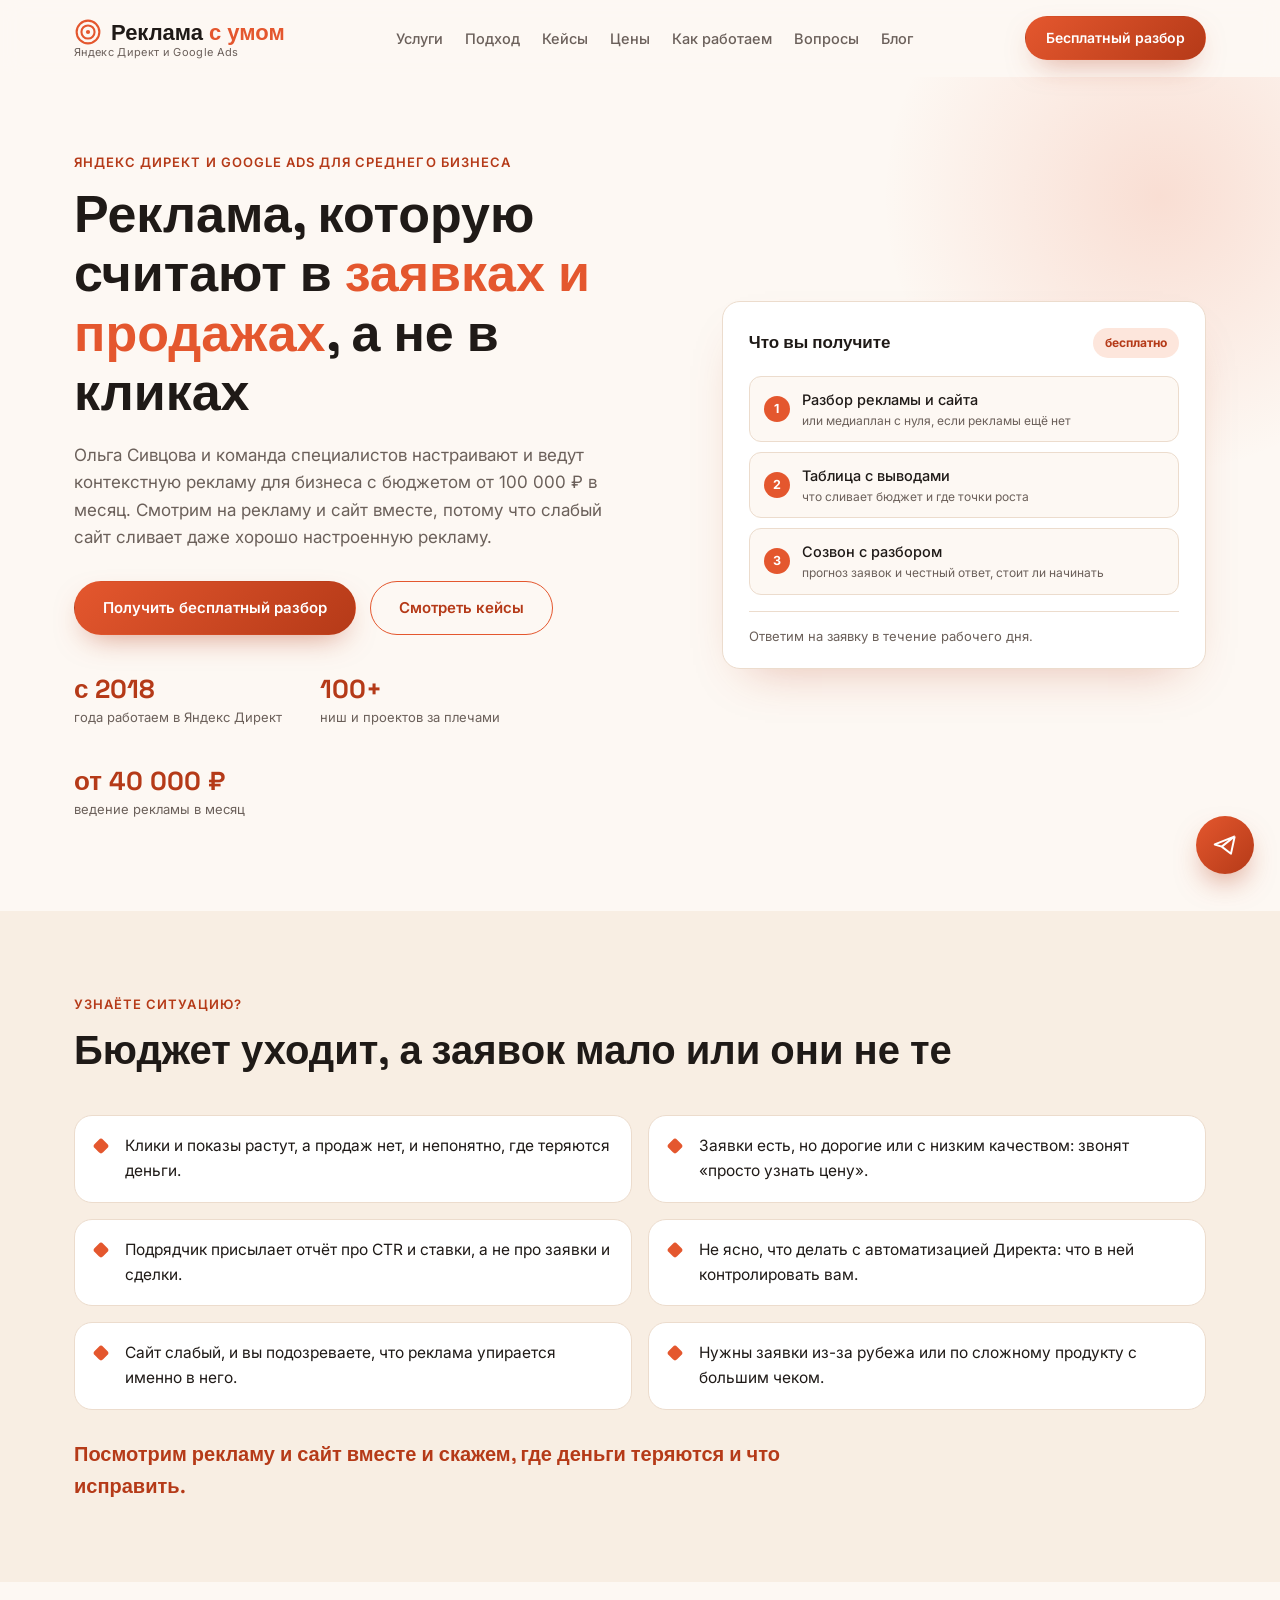
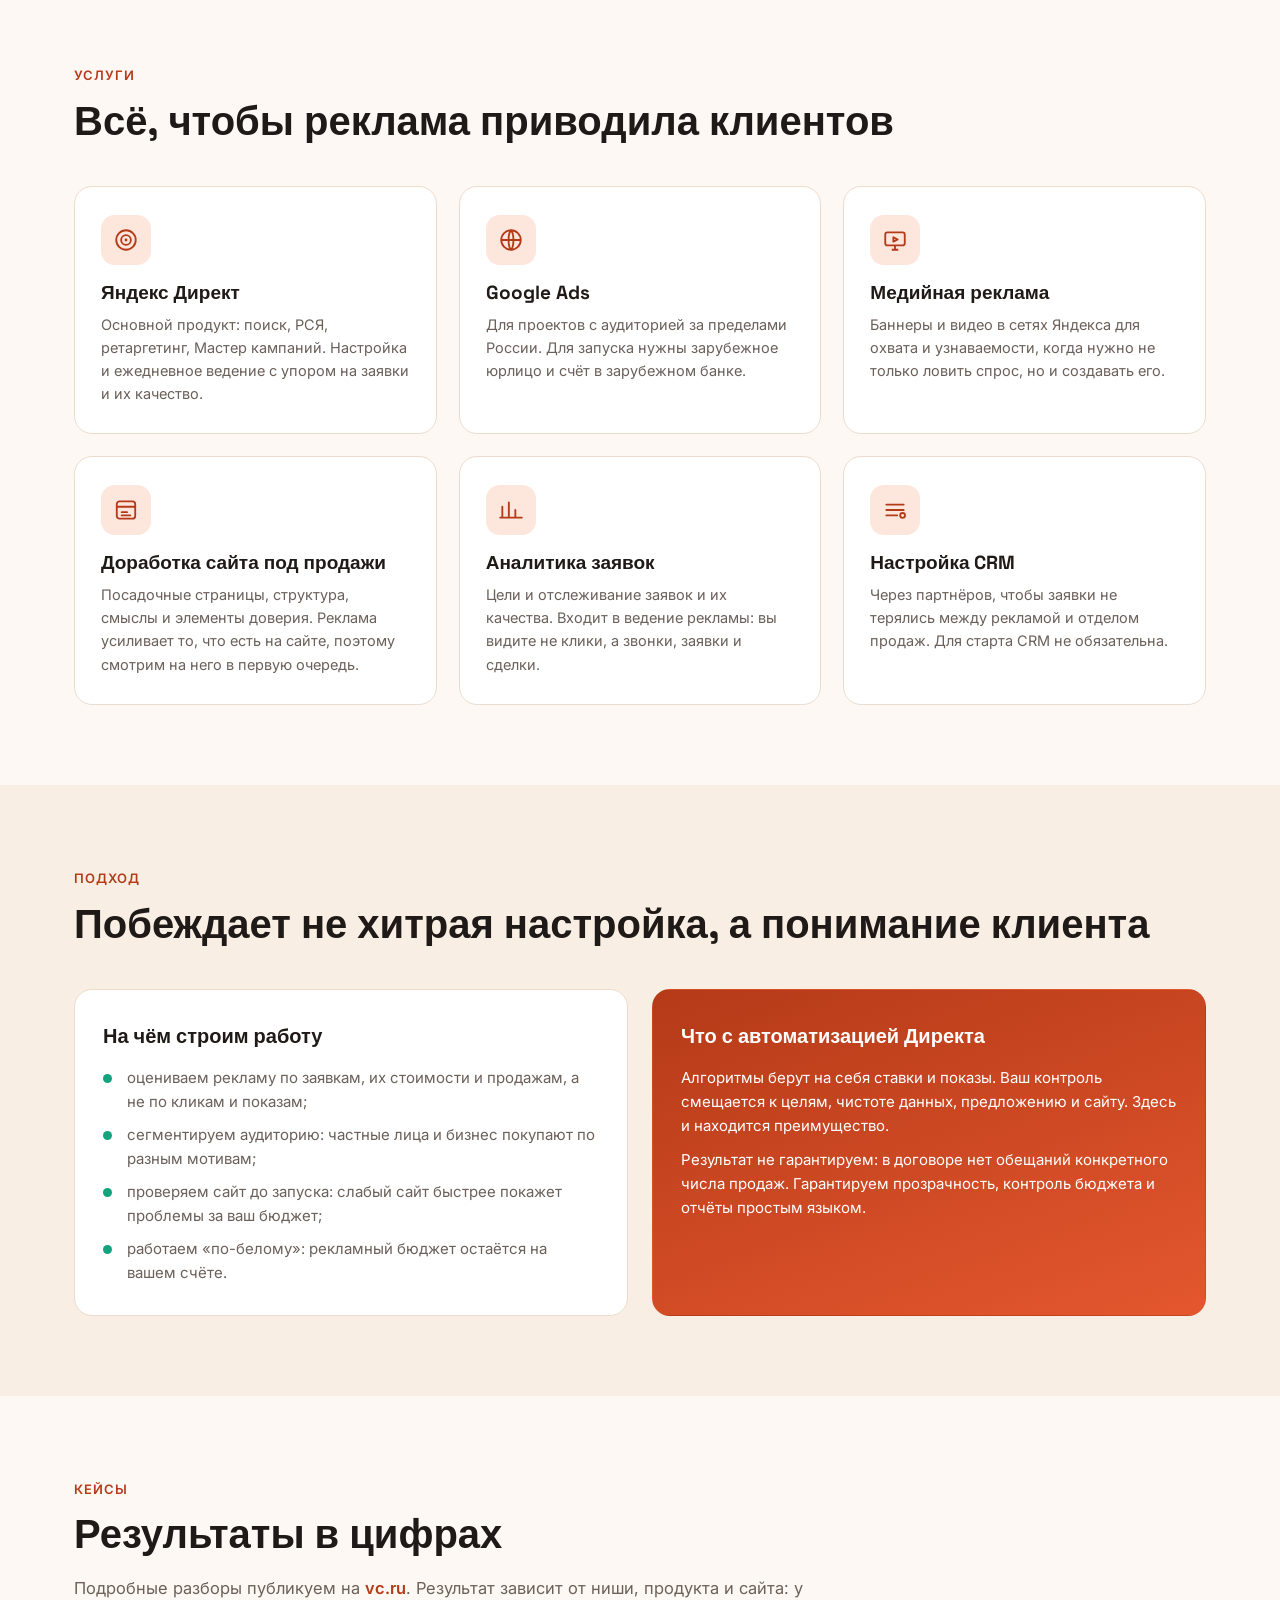
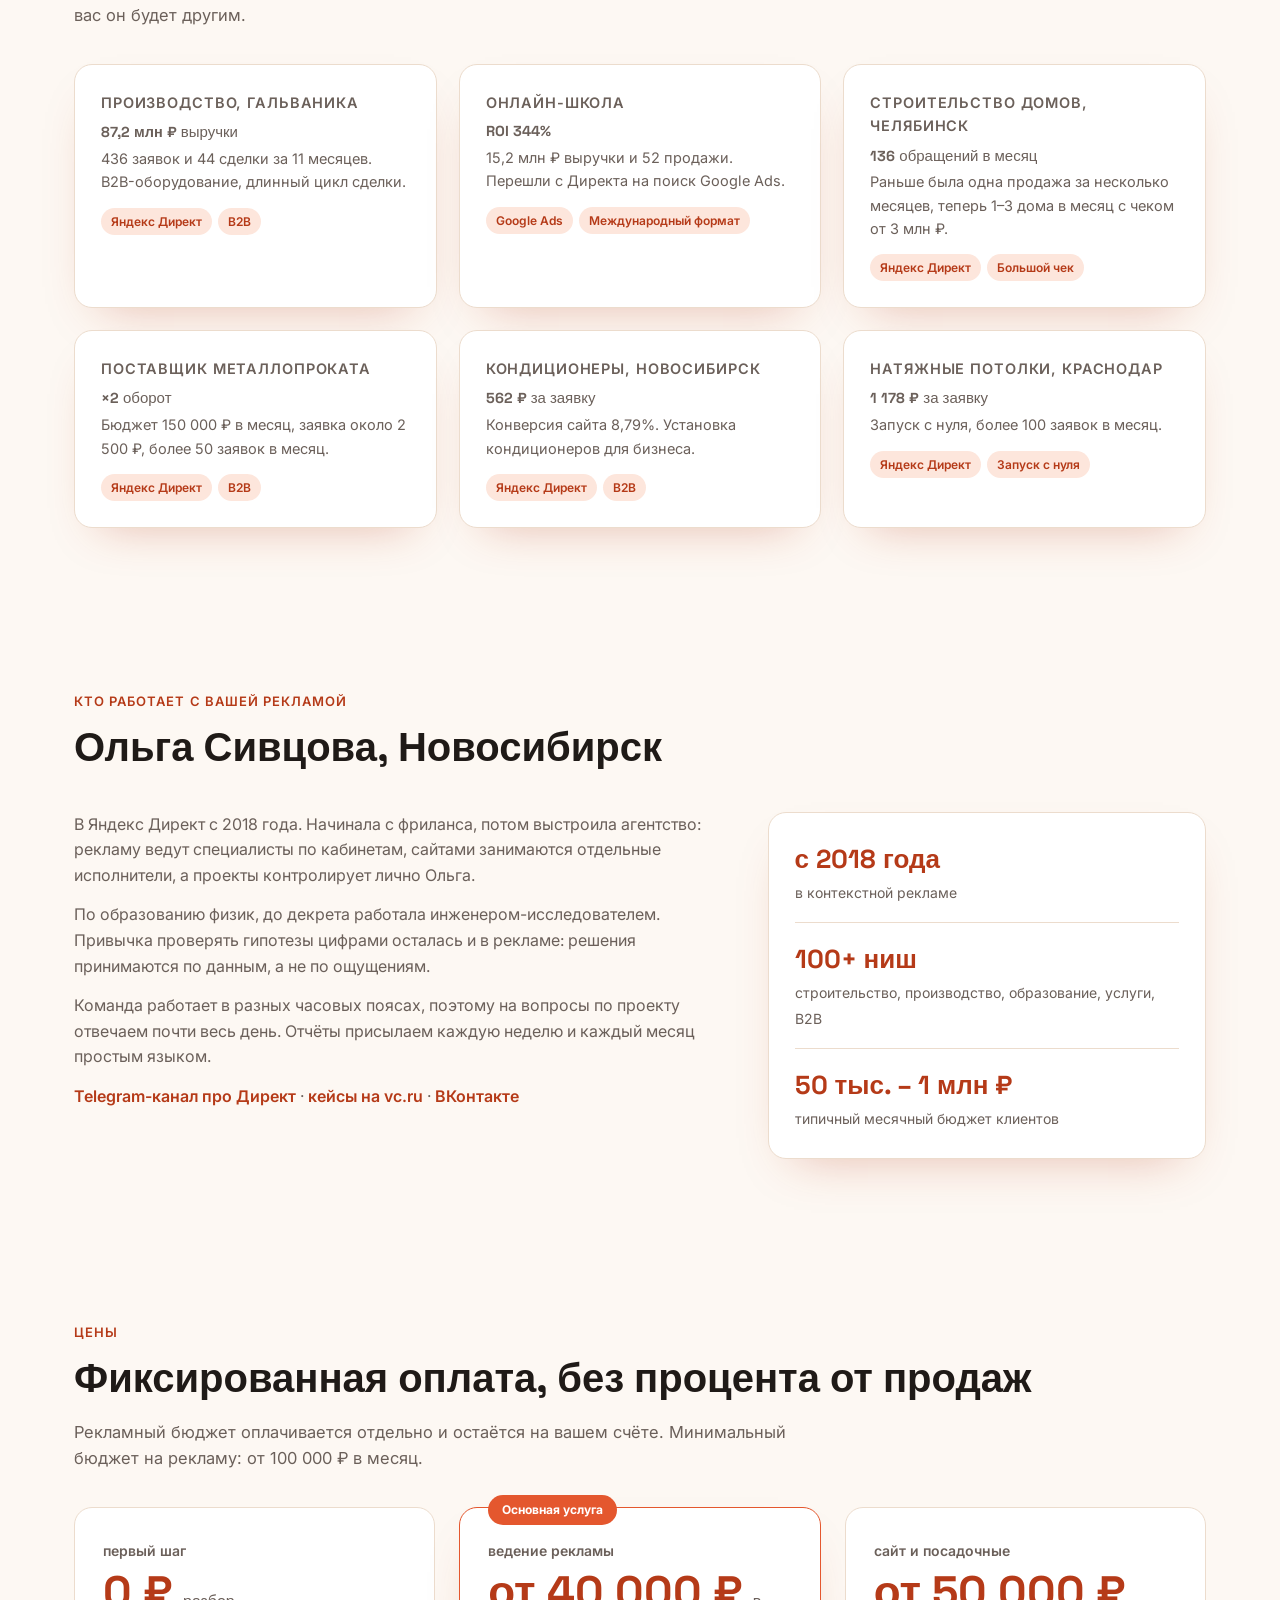
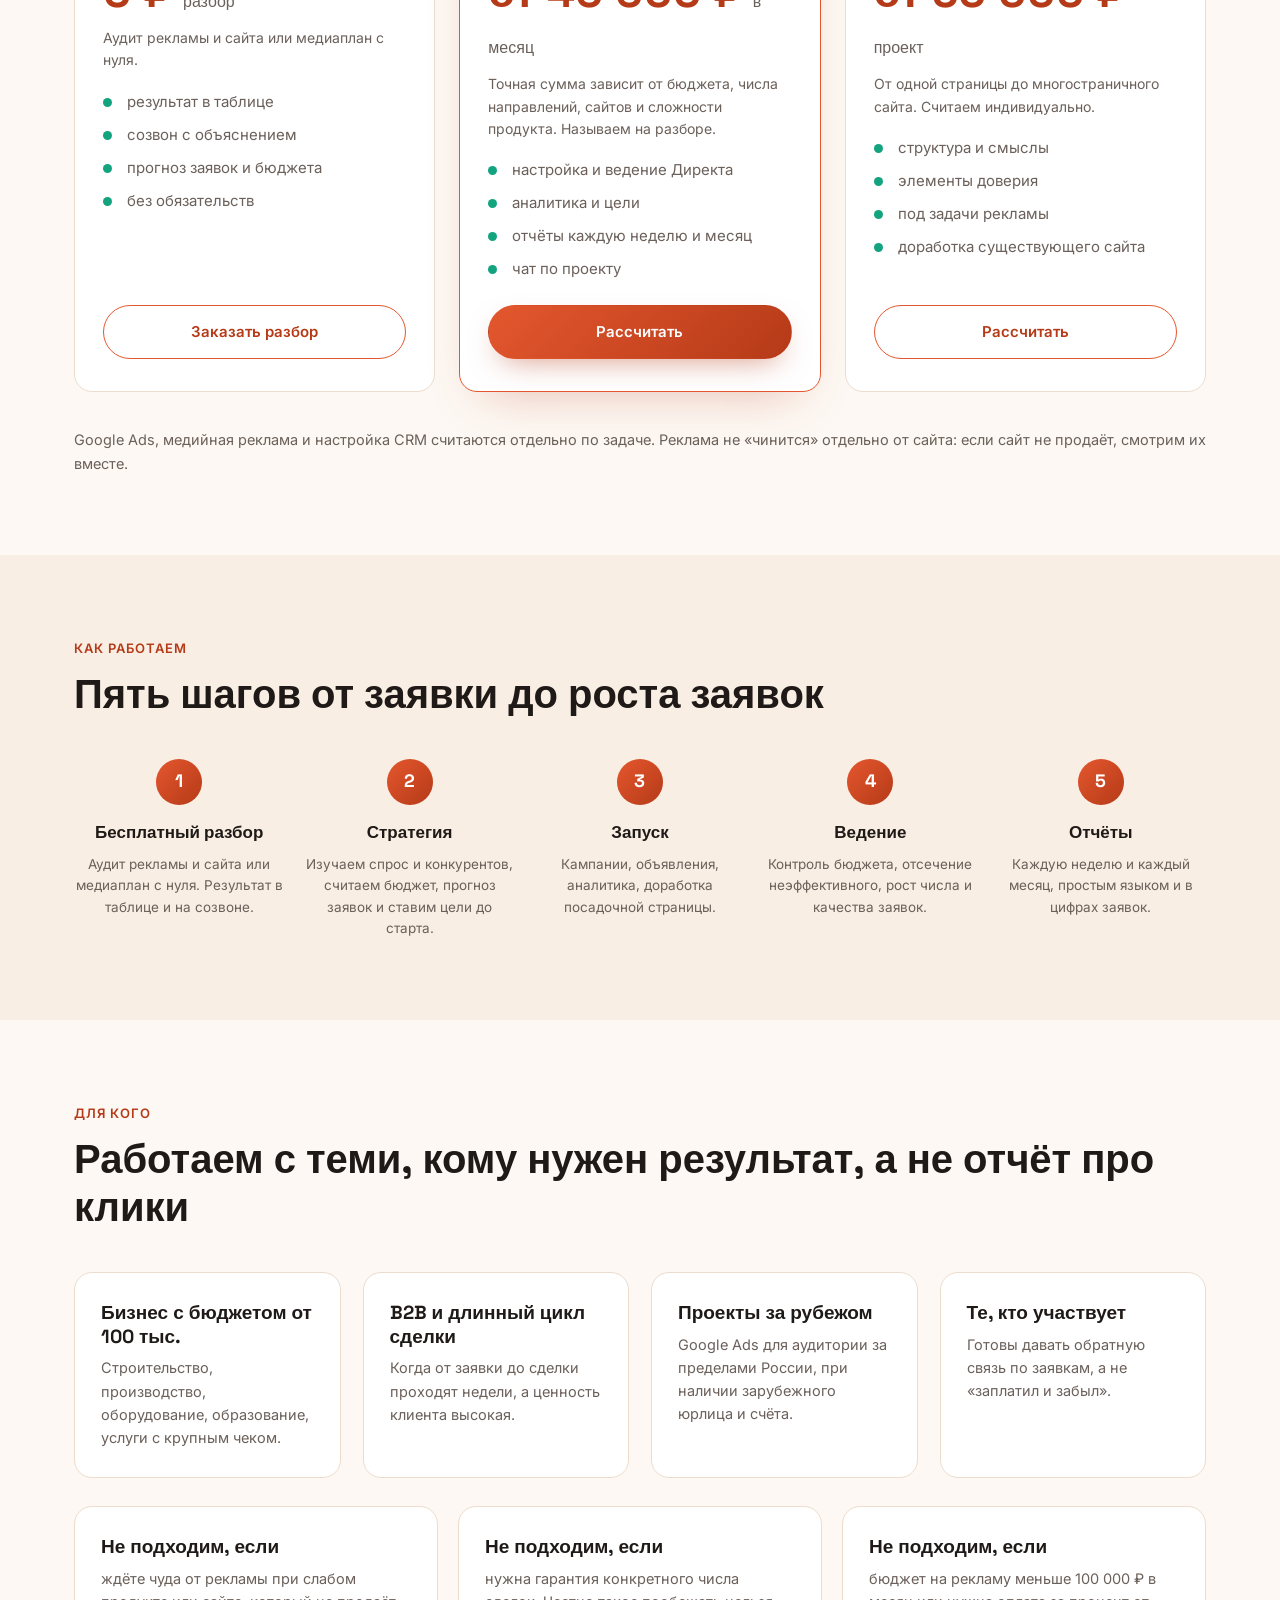
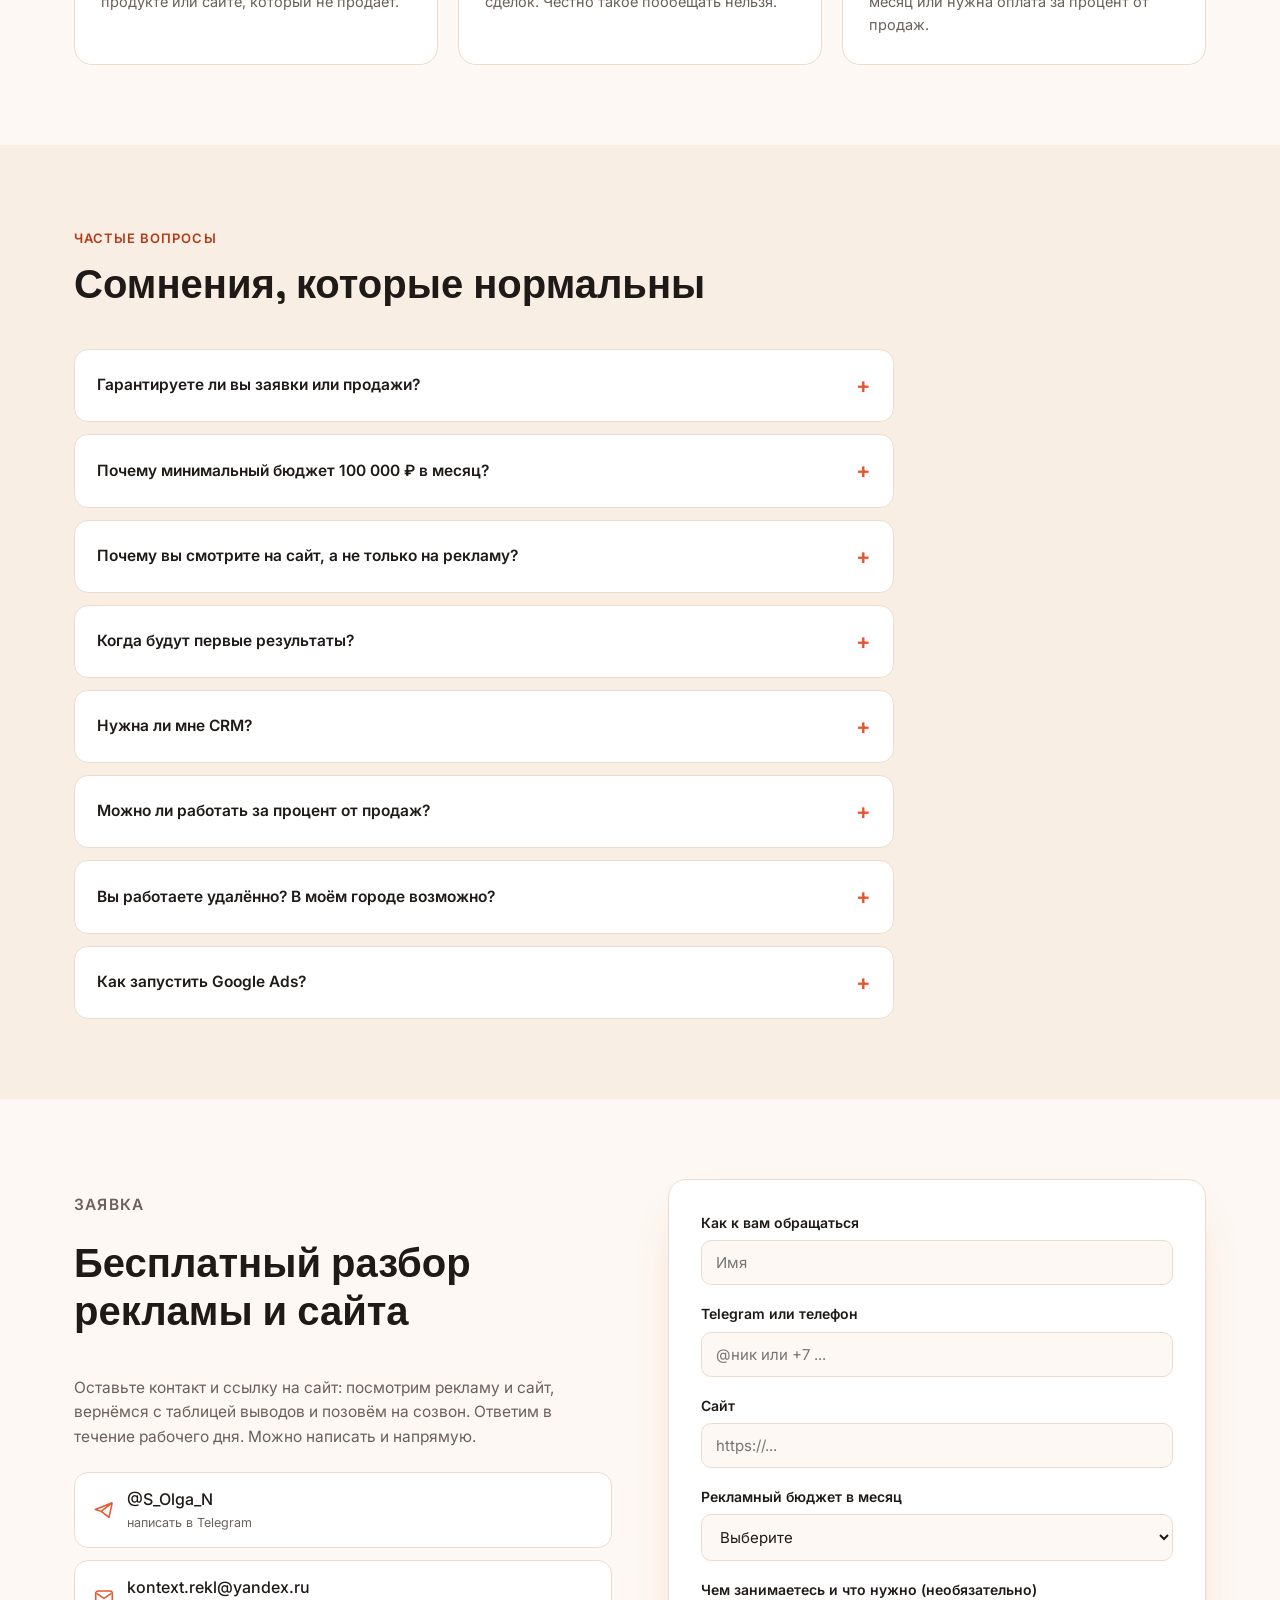
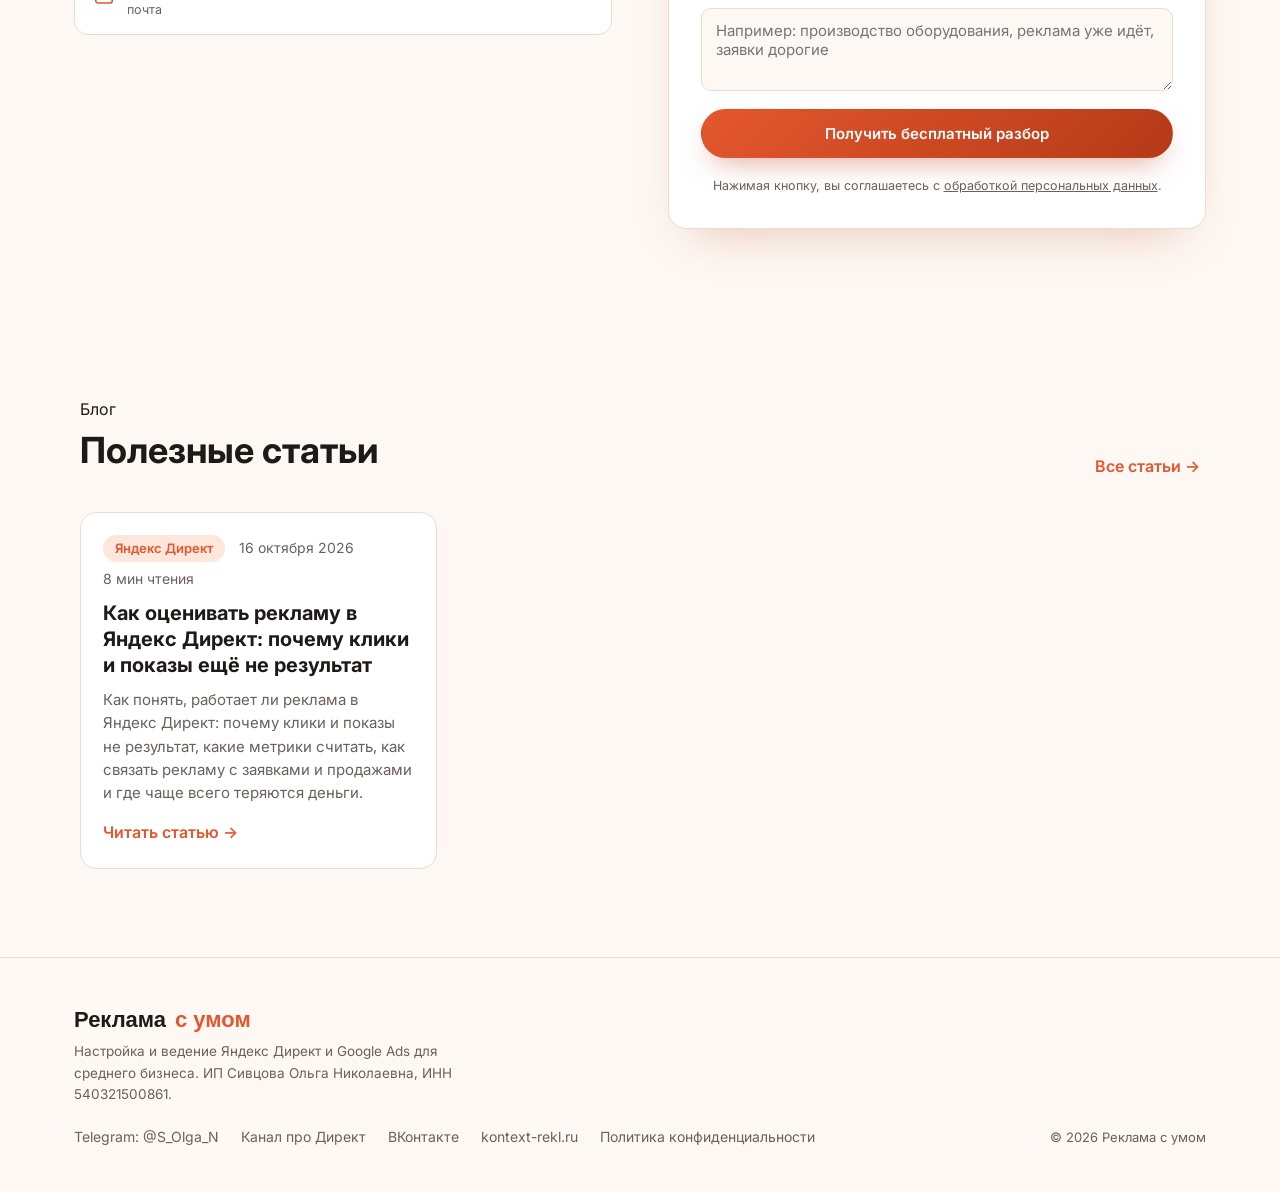
==== commit 9e8ca8fe: "blog: автообновление" ====
--- a/index.html
+++ b/index.html
@@ -30,7 +30,7 @@
       <a href="#pricing">Цены</a>
       <a href="#process">Как работаем</a>
       <a href="#faq">Вопросы</a>
-    <!-- BLOGNAV:START --><!-- BLOGNAV:END --></nav>
+    <!-- BLOGNAV:START --><a href="blog/">Блог</a><!-- BLOGNAV:END --></nav>
     <div class="header__actions">
       <a href="#contact" class="btn btn--primary btn--sm">Бесплатный разбор</a>
     </div>
@@ -412,7 +412,22 @@
     </div>
   </section>
 
-<!-- BLOG:START --><!-- BLOG:END -->
+<!-- BLOG:START -->
+<section class="b-home" id="blog">
+  <div class="container">
+    <div class="b-home__head"><div><p class="section-tag">Блог</p><h2>Полезные статьи</h2></div><a class="b-more" href="blog/">Все статьи</a></div>
+    <div class="b-grid"><article class="b-card">
+  
+  <div class="b-card__body">
+    <div class="b-meta"><span class="b-chip">Яндекс Директ</span><time datetime="2026-10-16">16 октября 2026</time><span>8 мин чтения</span></div>
+    <h3><a href="blog/kak-ocenivat-reklamu-v-yandeks-direkt/">Как оценивать рекламу в Яндекс Директ: почему клики и показы ещё не результат</a></h3>
+    <p>Как понять, работает ли реклама в Яндекс Директ: почему клики и показы не результат, какие метрики считать, как связать рекламу с заявками и продажами и где чаще всего теряются деньги.</p>
+    <a class="b-more" href="blog/kak-ocenivat-reklamu-v-yandeks-direkt/">Читать статью</a>
+  </div>
+</article></div>
+  </div>
+</section>
+<!-- BLOG:END -->
 </main>
 
 <a href="https://t.me/S_Olga_N" target="_blank" rel="noopener" class="fab" aria-label="Написать в Telegram">
--- a/blog/blog.css
+++ b/blog/blog.css
@@ -0,0 +1,94 @@
+/* Стили блога. Цвета берутся из палитры сайта: install.mjs прописывает --b-* в blog.config.json (theme). */
+:root { --b-bg: #fff; --b-surface: #fff; --b-ink: #18181b; --b-text: #2b2b30; --b-soft: #6b6b73; --b-line: #e5e5e5; --b-accent: #2563eb; --b-accent-soft: #eef3ff; --b-radius: 16px; }
+.blog { padding: 112px 0 72px; background: var(--b-bg); color: var(--b-text); }
+.blog > section, .blog > article { width: 100%; max-width: 1160px; margin: 0 auto; padding: 0 20px; }
+.b-crumbs { display: flex; gap: 8px; flex-wrap: wrap; font-size: 14px; color: var(--b-soft); margin-bottom: 22px; }
+.b-crumbs a { color: var(--b-soft); text-decoration: none; }
+.b-crumbs a:hover { color: var(--b-accent); }
+.b-meta { display: flex; flex-wrap: wrap; align-items: center; gap: 6px 14px; font-size: 14px; color: var(--b-soft); }
+.b-chip { display: inline-block; padding: 3px 12px; border-radius: 999px; background: var(--b-accent-soft); color: var(--b-accent); font-weight: 600; font-size: 13px; }
+.b-head h1 { font-family: var(--ff-head, inherit); color: var(--b-ink); font-size: clamp(28px, 4.4vw, 46px); line-height: 1.15; margin: 14px 0 16px; letter-spacing: -0.01em; }
+.b-lead { font-size: 19px; line-height: 1.55; color: var(--b-soft); max-width: 720px; }
+.b-author { margin-top: 14px; font-size: 14px; color: var(--b-soft); }
+
+/* Статья */
+.b-article { max-width: 780px !important; }
+.b-cover { margin: 28px 0 8px; border-radius: var(--b-radius); overflow: hidden; }
+.b-cover img { display: block; width: 100%; height: auto; }
+.b-toc { margin: 28px 0; padding: 20px 24px; border: 1px solid var(--b-line); border-radius: var(--b-radius); background: var(--b-surface); }
+.b-toc ol { list-style: none; margin: 10px 0 0; padding: 0; }
+.b-toc li + li { margin-top: 6px; }
+.b-toc a { color: var(--b-text); text-decoration: none; }
+.b-toc a:hover { color: var(--b-accent); }
+.b-content { font-size: 18px; line-height: 1.75; margin-top: 28px; }
+.b-content h2 { font-family: var(--ff-head, inherit); color: var(--b-ink); font-size: clamp(24px, 3vw, 31px); line-height: 1.25; margin: 2em 0 .6em; scroll-margin-top: 100px; }
+.b-content h3 { font-family: var(--ff-head, inherit); color: var(--b-ink); font-size: 22px; margin: 1.6em 0 .5em; scroll-margin-top: 100px; }
+.b-content p { margin: 0 0 1.1em; }
+.b-content ul, .b-content ol { margin: 0 0 1.2em; padding-left: 1.4em; }
+.b-content ul { list-style: disc; }
+.b-content ol { list-style: decimal; }
+.b-content li + li { margin-top: 8px; }
+.b-content li::marker { color: var(--b-accent); }
+.b-content a { color: var(--b-accent); text-decoration: underline; text-underline-offset: 3px; }
+.b-content img { max-width: 100%; height: auto; border-radius: 12px; margin: 8px 0; }
+.b-content hr { border: 0; border-top: 1px solid var(--b-line); margin: 2em 0; }
+.b-content blockquote { margin: 1.4em 0; padding: 16px 22px; border-left: 4px solid var(--b-accent); background: var(--b-accent-soft); border-radius: 0 12px 12px 0; }
+.b-content blockquote p:last-child { margin-bottom: 0; }
+.b-content code { background: var(--b-accent-soft); padding: 2px 6px; border-radius: 6px; font-size: .92em; }
+.b-content pre { overflow-x: auto; padding: 16px; border-radius: 12px; background: var(--b-accent-soft); margin: 0 0 1.2em; }
+.b-table { overflow-x: auto; margin: 1.4em 0; border: 1px solid var(--b-line); border-radius: 12px; }
+.b-table table { width: 100%; border-collapse: collapse; font-size: 16px; line-height: 1.5; }
+.b-table th, .b-table td { padding: 12px 16px; text-align: left; border-bottom: 1px solid var(--b-line); vertical-align: top; }
+.b-table th { background: var(--b-accent-soft); color: var(--b-ink); font-weight: 600; white-space: nowrap; }
+.b-table tr:last-child td { border-bottom: 0; }
+
+.b-faq { margin-top: 44px; }
+.b-faq h2 { font-family: var(--ff-head, inherit); color: var(--b-ink); font-size: 28px; margin-bottom: 16px; }
+.b-faq details { border: 1px solid var(--b-line); border-radius: 12px; background: var(--b-surface); margin-bottom: 10px; padding: 0 20px; }
+.b-faq summary { cursor: pointer; padding: 16px 0; font-weight: 600; color: var(--b-ink); list-style: none; display: flex; justify-content: space-between; gap: 16px; }
+.b-faq summary::-webkit-details-marker { display: none; }
+.b-faq summary::after { content: '+'; color: var(--b-accent); font-size: 22px; line-height: 1; }
+.b-faq details[open] summary::after { content: '−'; }
+.b-faq details p { padding: 0 0 18px; color: var(--b-text); line-height: 1.65; }
+.b-disclaimer { margin-top: 32px; font-size: 14px; line-height: 1.55; color: var(--b-soft); padding-top: 16px; border-top: 1px solid var(--b-line); }
+.b-cta { margin-top: 40px; padding: 32px; border-radius: var(--b-radius); background: var(--b-accent-soft); border: 1px solid var(--b-line); text-align: left; }
+.b-cta h2 { font-family: var(--ff-head, inherit); color: var(--b-ink); font-size: 26px; margin-bottom: 8px; }
+.b-cta p { margin-bottom: 18px; color: var(--b-text); max-width: 560px; }
+.b-cta__btn { display: inline-flex; }
+.b-preview { margin: 0 0 22px; padding: 12px 16px; border-radius: 12px; background: #fff4d6; color: #6b4e00; font-size: 14px; border: 1px solid #f0d98a; }
+
+/* Карточки */
+.b-grid { display: grid; grid-template-columns: repeat(3, 1fr); gap: 24px; margin-top: 32px; }
+.b-card { display: flex; flex-direction: column; background: var(--b-surface); border: 1px solid var(--b-line); border-radius: var(--b-radius); overflow: hidden; transition: transform .2s, box-shadow .2s; }
+.b-card:hover { transform: translateY(-3px); box-shadow: 0 16px 36px rgba(20, 20, 30, .09); }
+.b-card__img { display: block; aspect-ratio: 16 / 10; overflow: hidden; background: var(--b-accent-soft); }
+.b-card__img img { width: 100%; height: 100%; object-fit: cover; display: block; }
+.b-card__body { display: flex; flex-direction: column; gap: 10px; padding: 22px; flex: 1; }
+.b-card h3 { font-family: var(--ff-head, inherit); font-size: 20px; line-height: 1.3; margin: 0; }
+.b-card h3 a { color: var(--b-ink); text-decoration: none; }
+.b-card h3 a:hover { color: var(--b-accent); }
+.b-card p { color: var(--b-soft); font-size: 15px; line-height: 1.55; margin: 0; }
+.b-more { margin-top: auto; padding-top: 6px; color: var(--b-accent); font-weight: 600; text-decoration: none; }
+.b-more::after { content: ' →'; }
+.b-related { margin-top: 72px !important; }
+.b-related h2, .b-home h2 { font-family: var(--ff-head, inherit); color: var(--b-ink); font-size: clamp(26px, 3.4vw, 36px); }
+.b-empty { margin-top: 32px; color: var(--b-soft); }
+
+/* Блок на главной */
+.b-home { padding: 88px 0; background: var(--b-bg); }
+.b-home .container { max-width: 1160px; margin: 0 auto; padding: 0 20px; }
+.b-home__head { display: flex; justify-content: space-between; align-items: flex-end; gap: 16px; flex-wrap: wrap; }
+.b-home .b-more { margin-top: 0; }
+
+@media (max-width: 960px) { .b-grid { grid-template-columns: repeat(2, 1fr); } }
+@media (max-width: 640px) {
+  .blog { padding: 92px 0 48px; }
+  .b-grid { grid-template-columns: 1fr; gap: 18px; }
+  .b-content { font-size: 17px; }
+  .b-lead { font-size: 17px; }
+  .b-cta { padding: 24px 20px; }
+  .b-home { padding: 56px 0; }
+}
+
+/* тема сайта */
+:root{--b-accent:var(--accent);--b-accent-soft:var(--accent-soft);--b-bg:var(--bg);--b-surface:var(--surface);--b-ink:var(--ink);--b-soft:var(--ink-soft);--b-line:var(--border)}
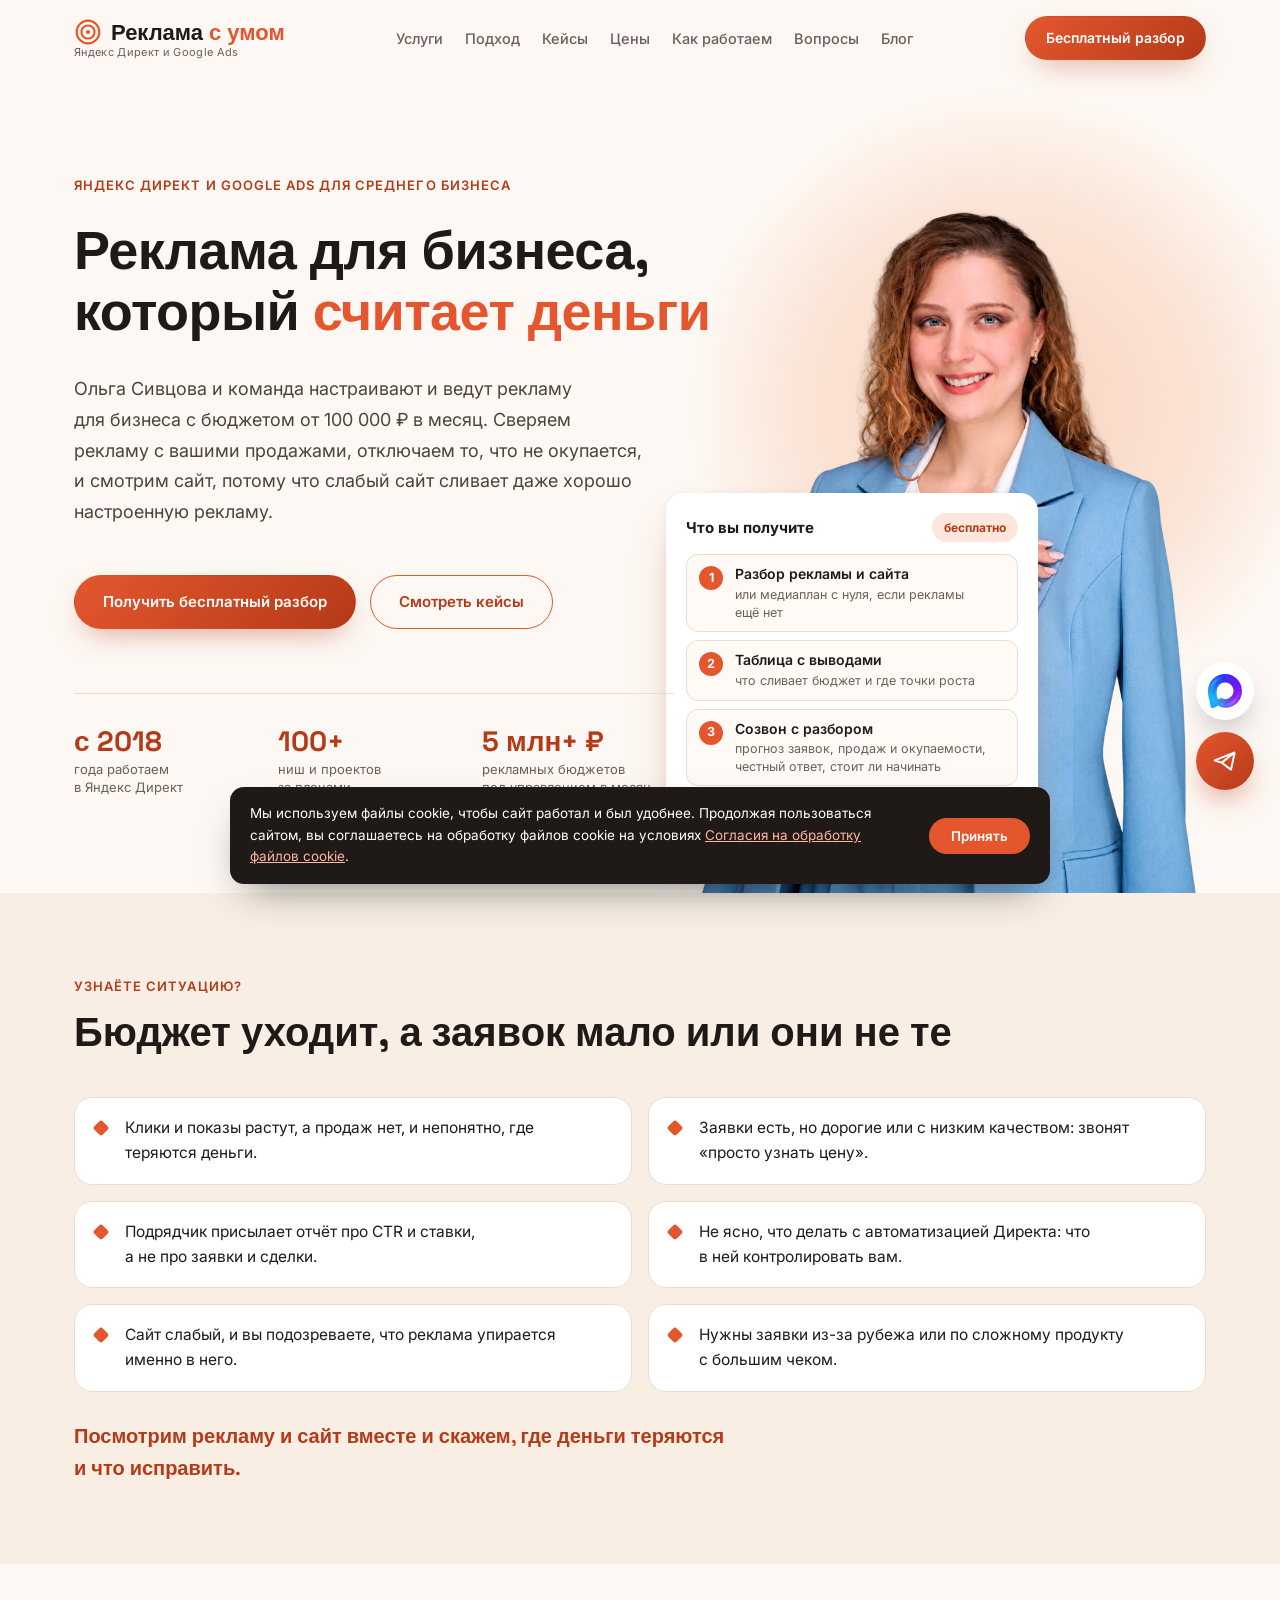
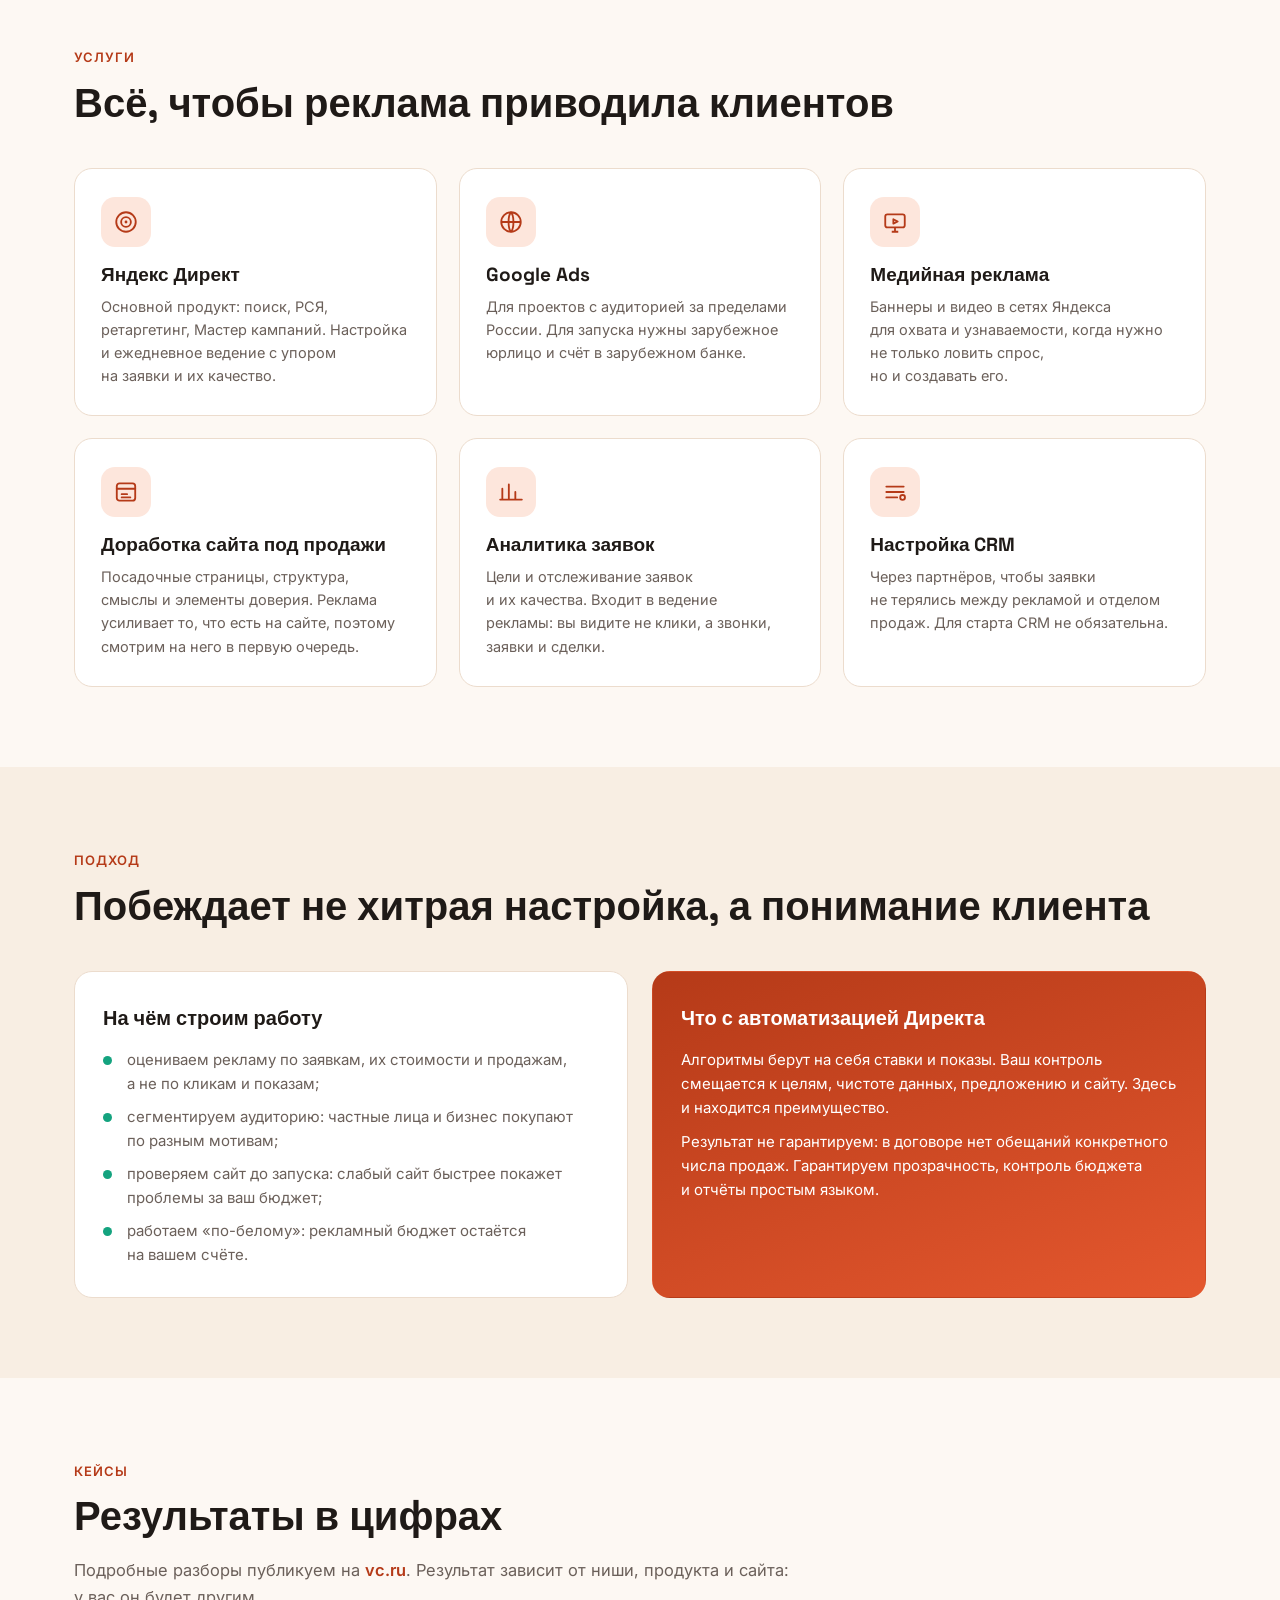
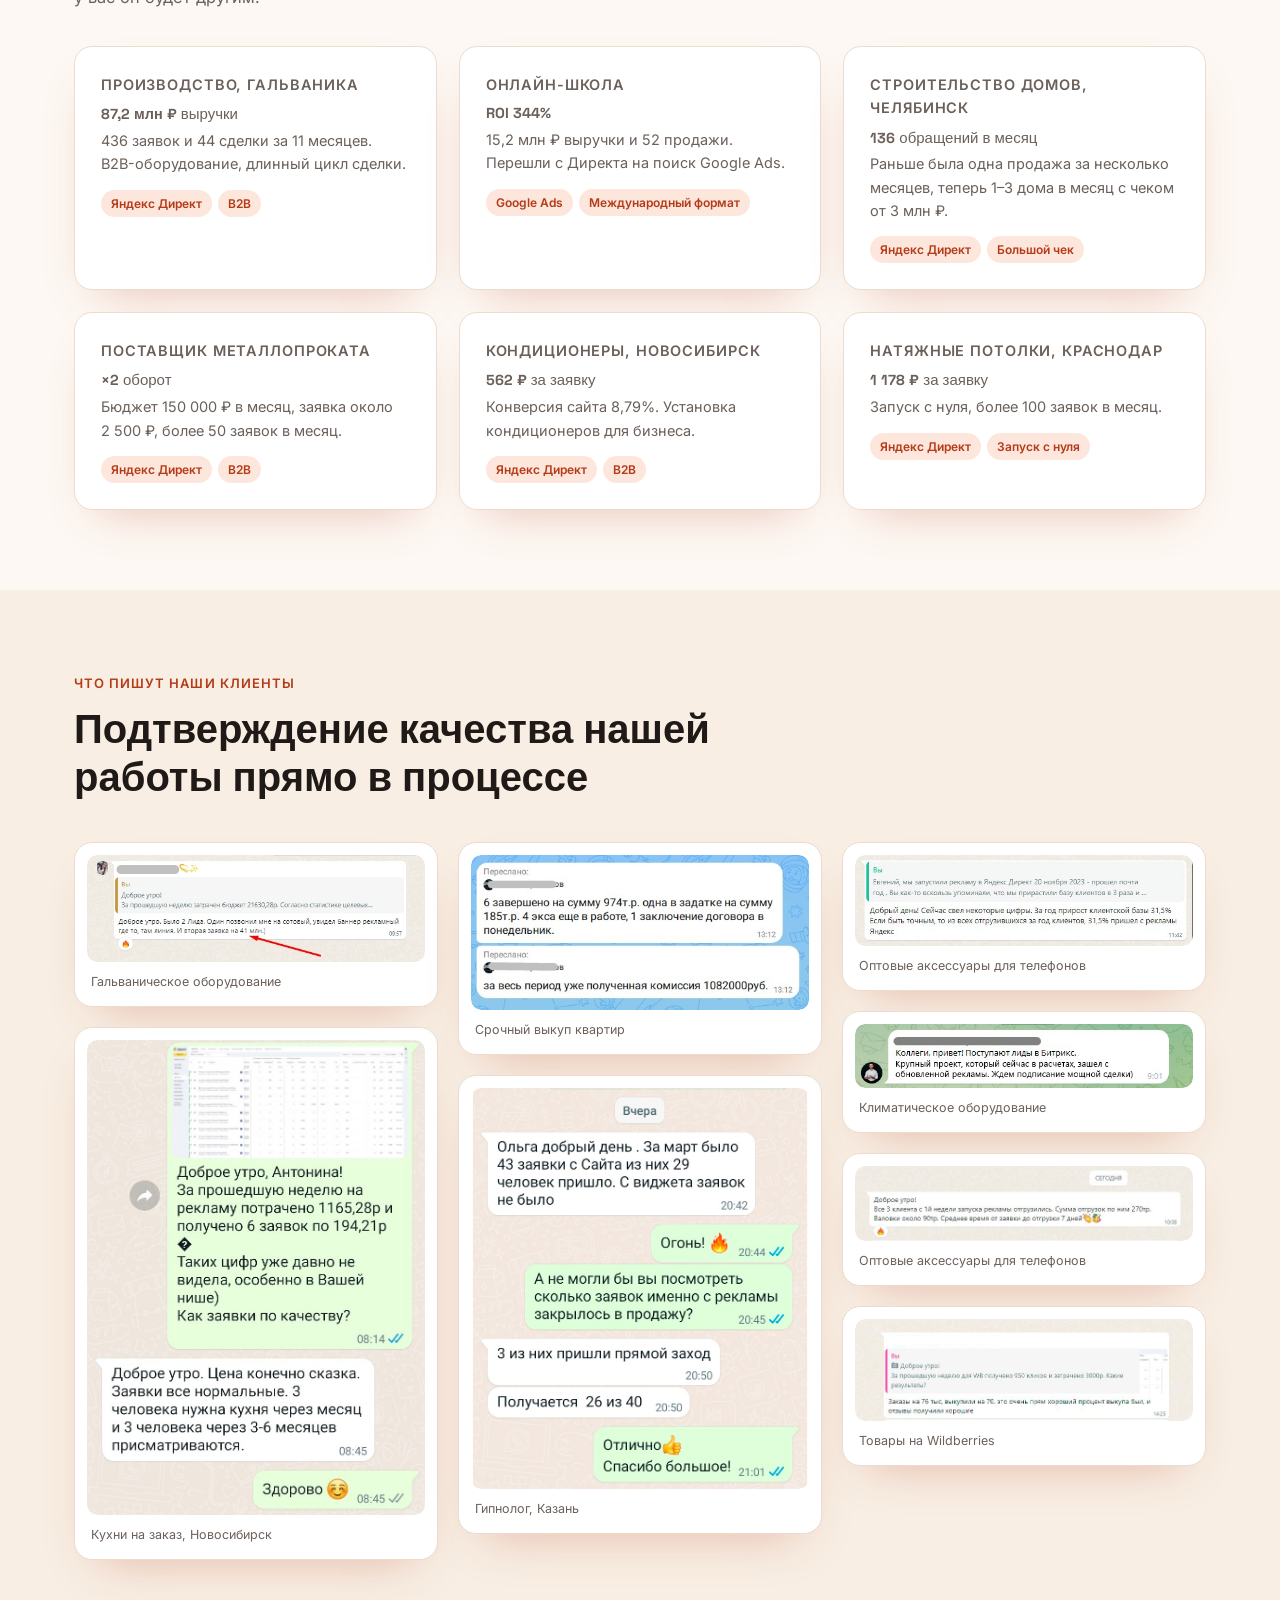
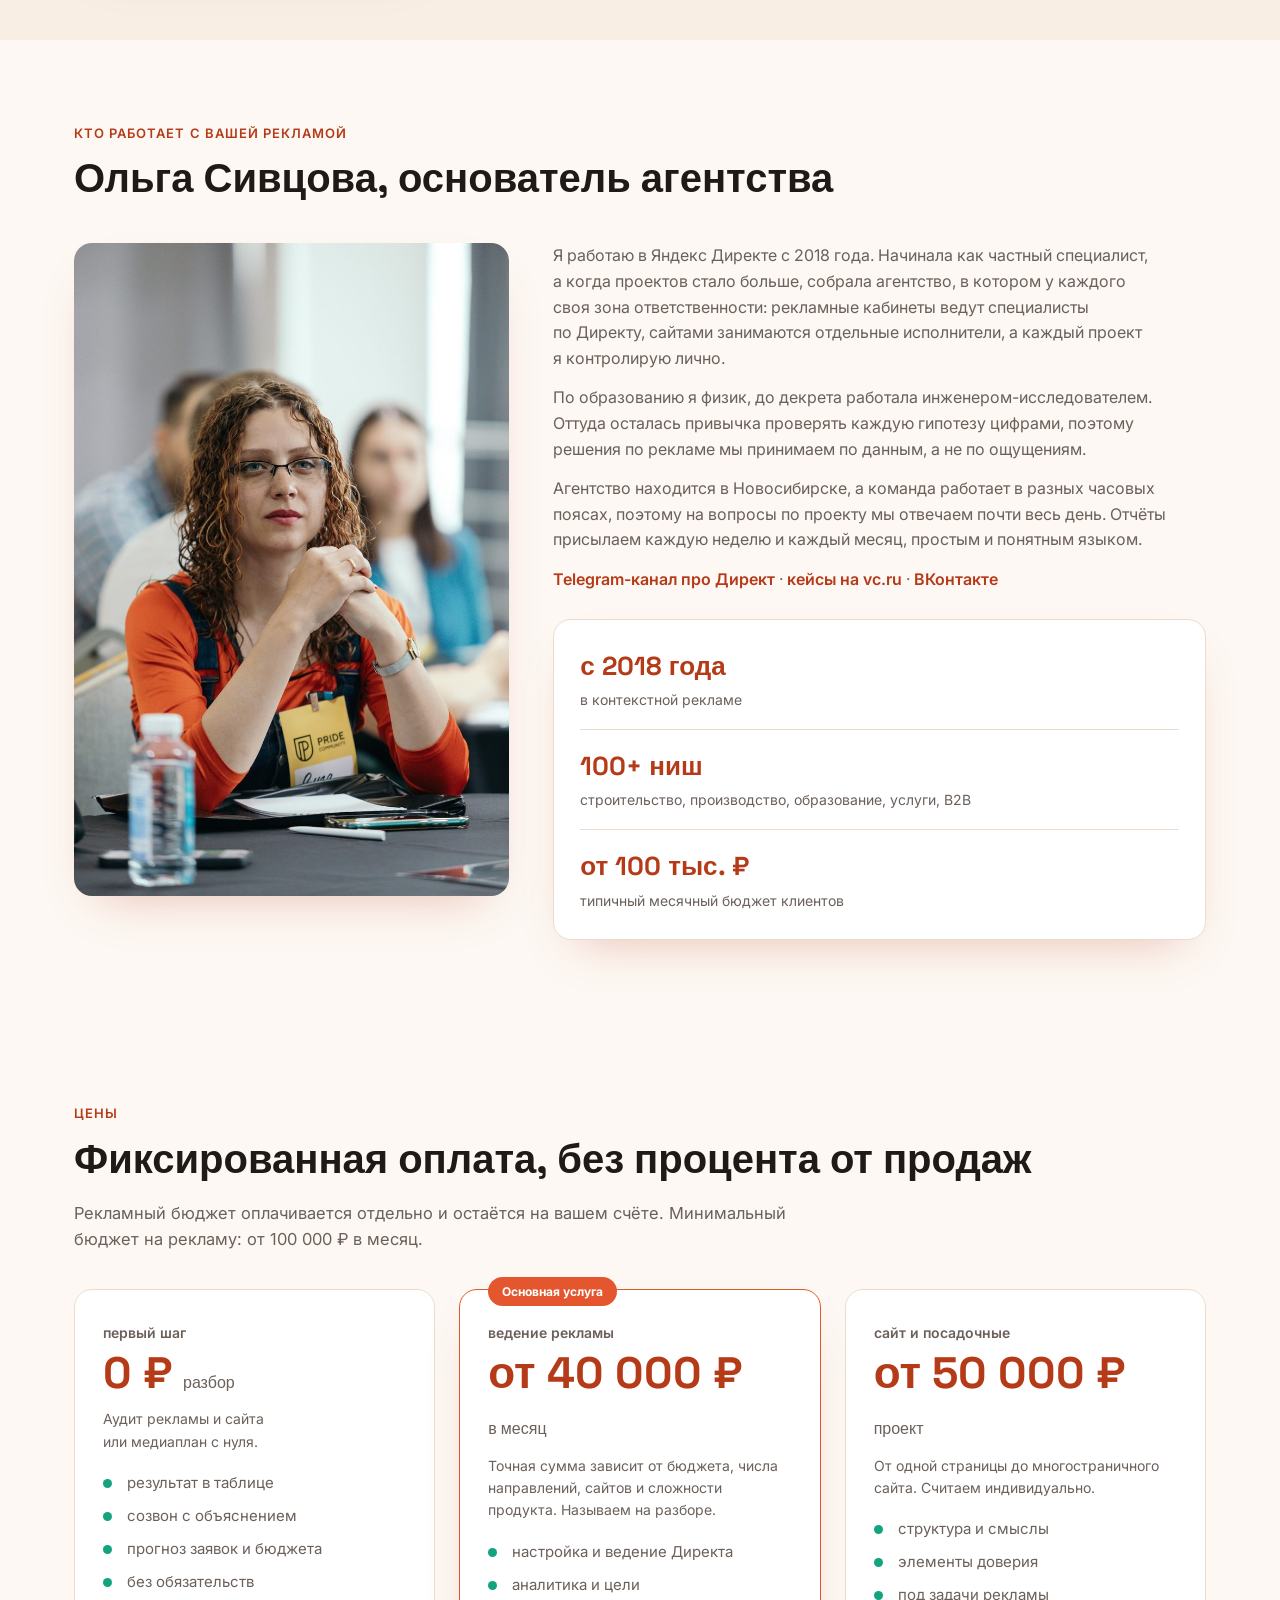
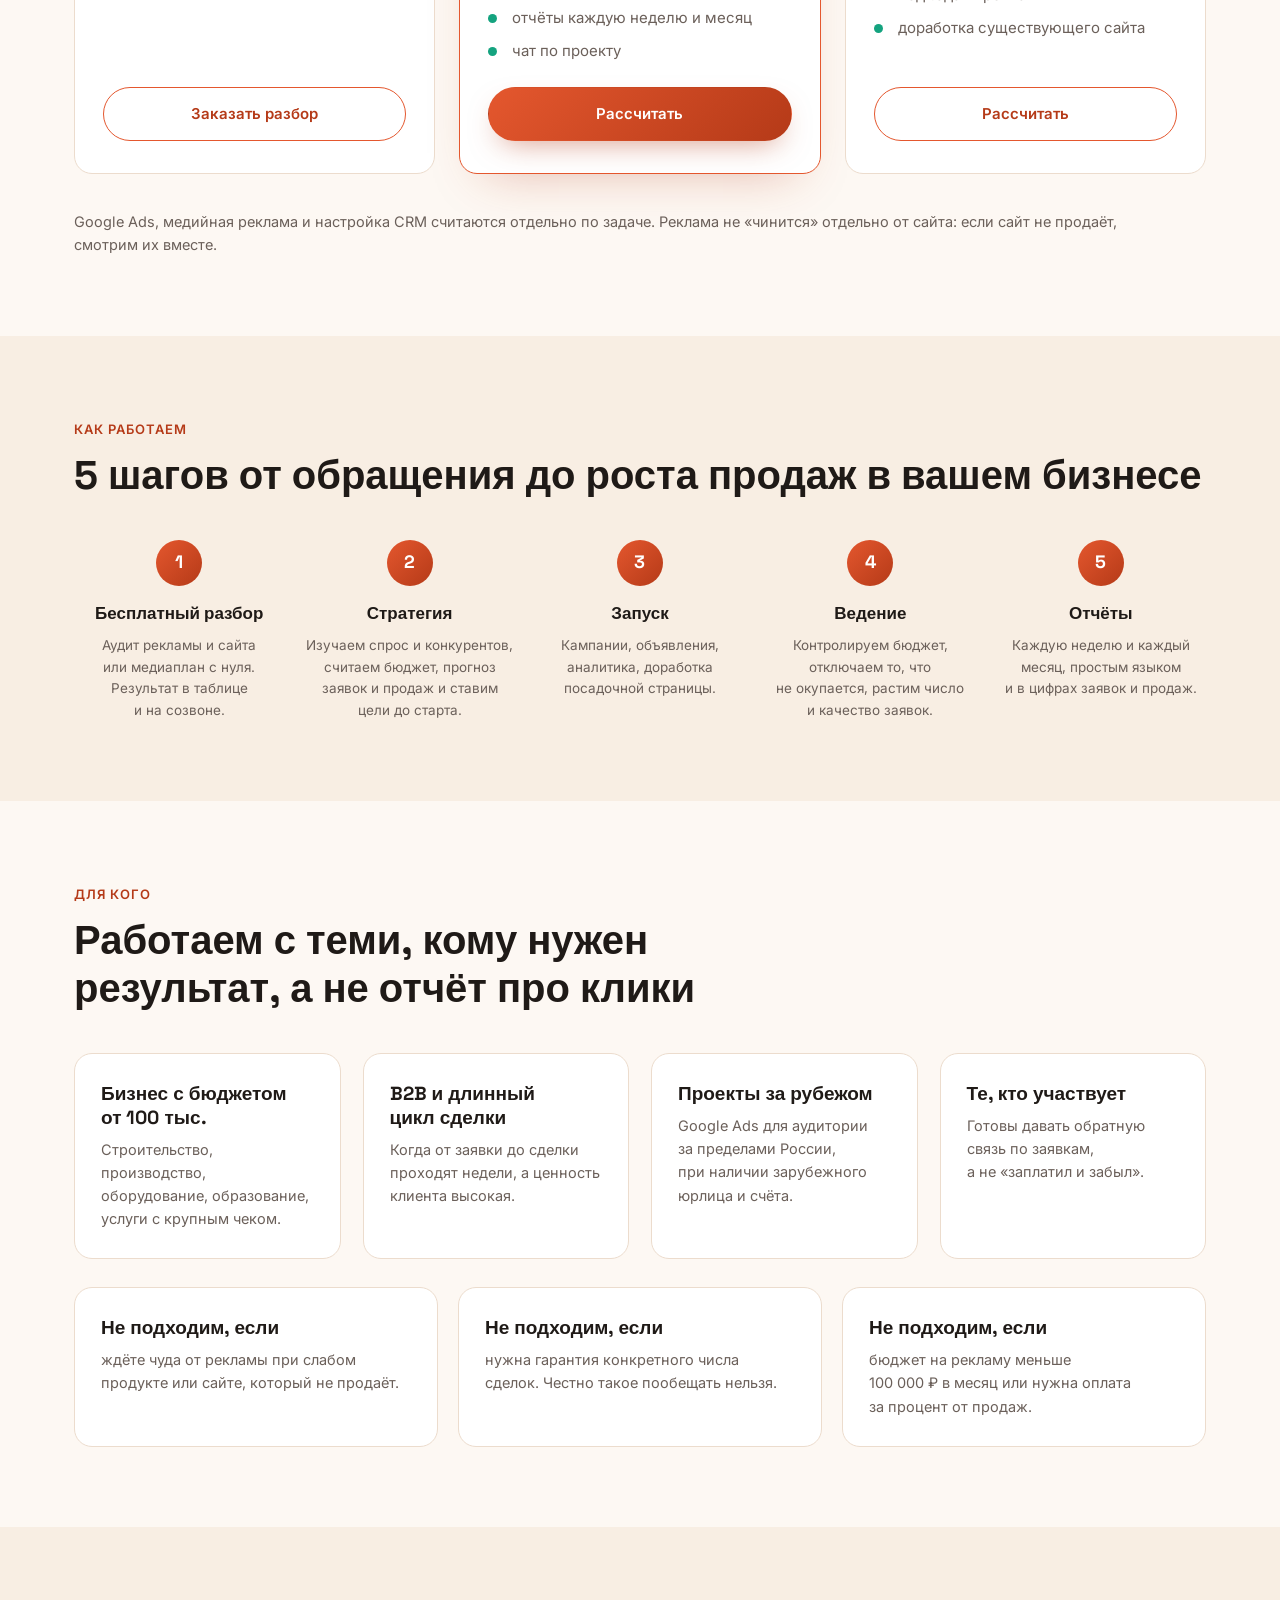
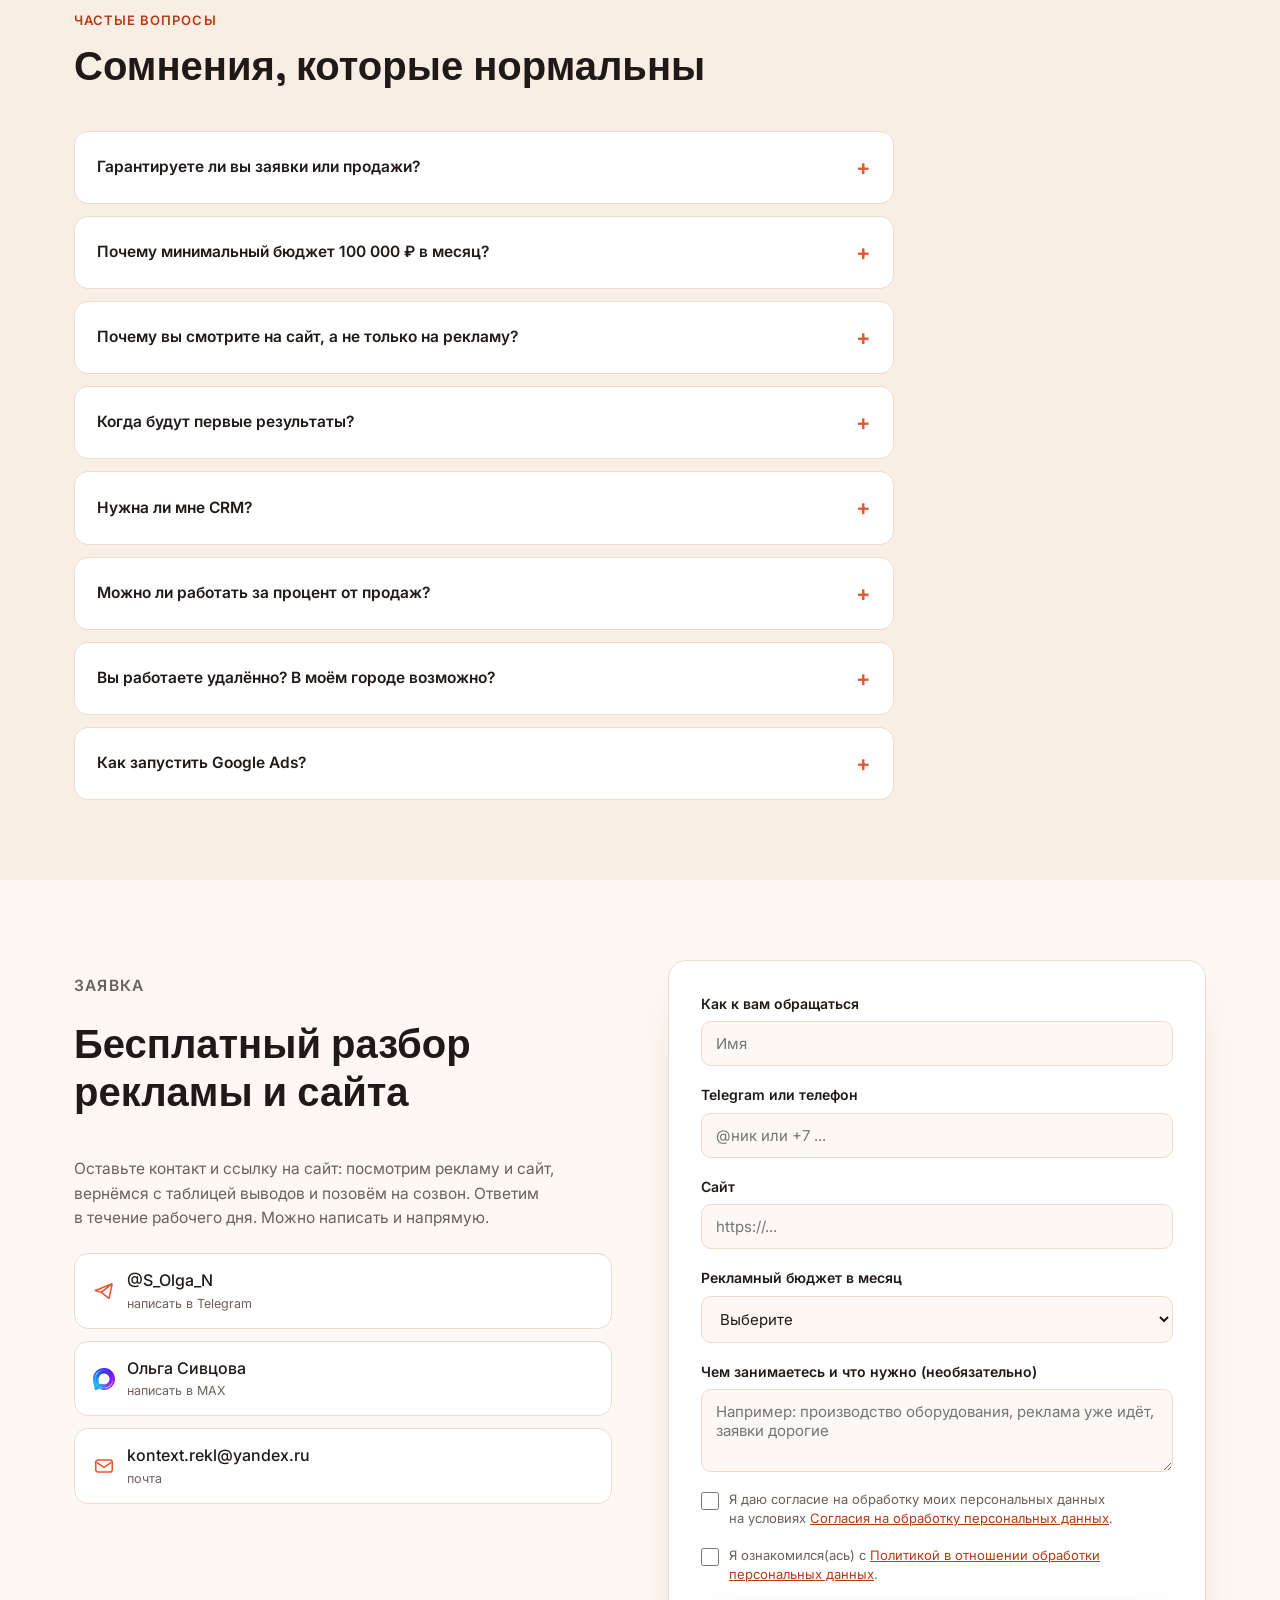
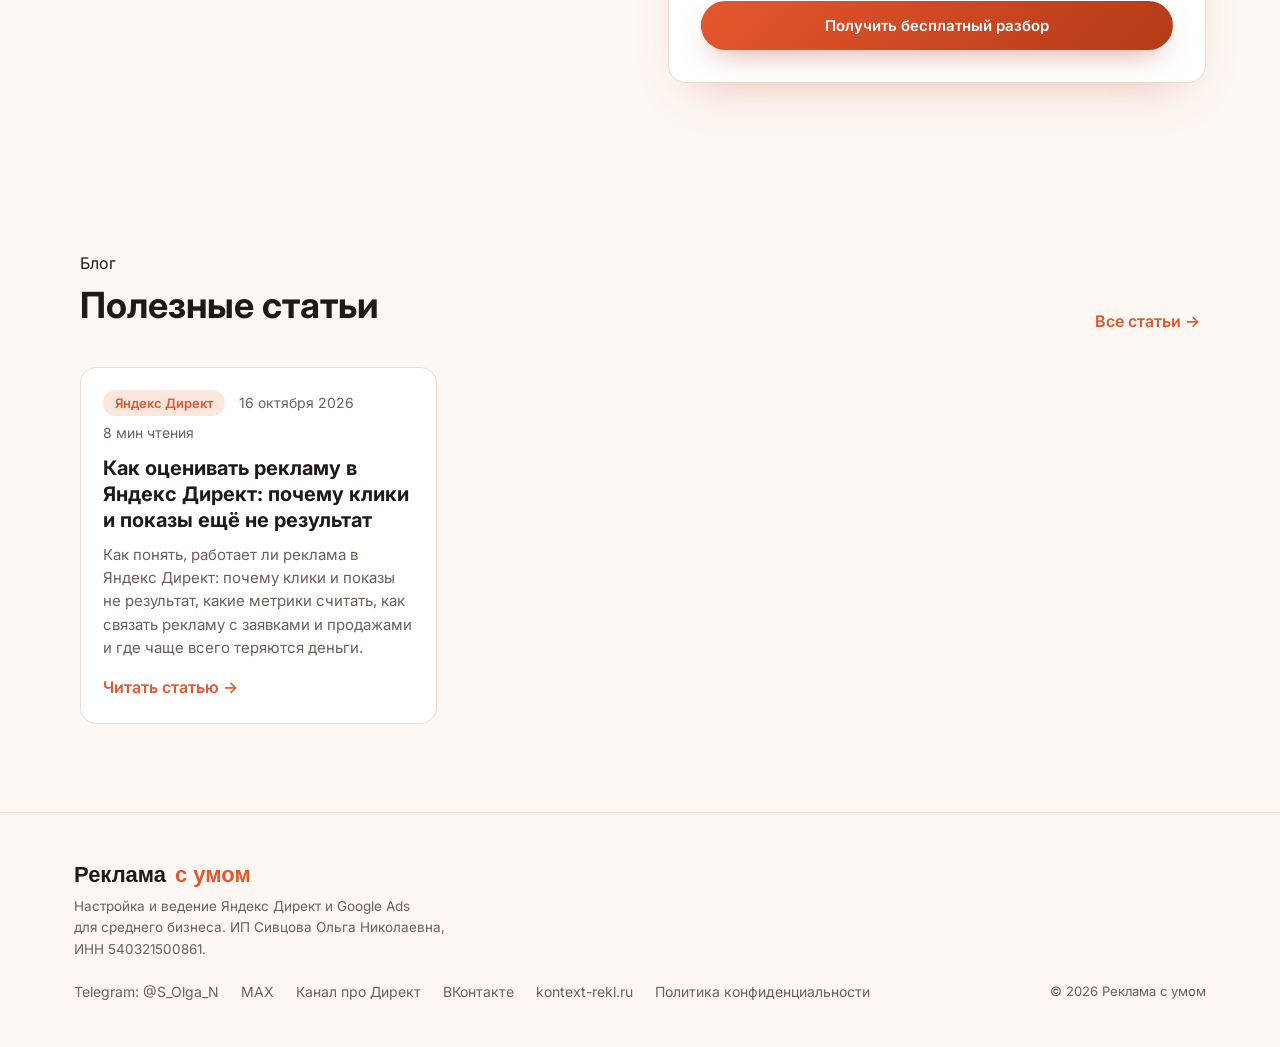
==== commit 0c6104d4: "Правки клиента: первый экран с фото, отзывы, блок об Ольге, MAX, Метрика, согласия, типограф" ====
--- a/index.html
+++ b/index.html
@@ -3,7 +3,7 @@
 <head>
 <meta charset="UTF-8">
 <meta name="viewport" content="width=device-width, initial-scale=1.0">
-<title>Реклама с умом — Яндекс Директ для бизнеса, Ольга Сивцова</title>
+<title>Реклама&nbsp;с&nbsp;умом — Яндекс&nbsp;Директ для&nbsp;бизнеса, Ольга&nbsp;Сивцова</title>
 <meta name="description" content="Реклама с умом: настройка и ведение Яндекс Директ и Google Ads для среднего бизнеса. Считаем заявки и продажи, а не клики. Работаем с 2018 года, 100+ проектов. Ведение от 40 000 ₽/мес, бесплатный разбор.">
 <link rel="preconnect" href="https://fonts.googleapis.com">
 <link rel="preconnect" href="https://fonts.gstatic.com" crossorigin>
@@ -11,6 +11,14 @@
 <link rel="stylesheet" href="styles.css">
 <link rel="stylesheet" href="blog/blog.css">
 <link rel="alternate" type="application/rss+xml" title="Блог" href="feed.xml">
+<script>
+(function(m,e,t,r,i,k,a){m[i]=m[i]||function(){(m[i].a=m[i].a||[]).push(arguments)};
+m[i].l=1*new Date();for(var j=0;j<document.scripts.length;j++){if(document.scripts[j].src===r){return;}}
+k=e.createElement(t),a=e.getElementsByTagName(t)[0],k.async=1,k.src=r,a.parentNode.insertBefore(k,a)})
+(window,document,'script','https://mc.yandex.ru/metrika/tag.js','ym');
+ym(100636783, 'init', {webvisor:true, clickmap:true, referrer: document.referrer, url: location.href, accurateTrackBounce:true, trackLinks:true});
+</script>
+<noscript><div><img src="https://mc.yandex.ru/watch/100636783" style="position:absolute;left:-9999px" alt=""></div></noscript>
 </head>
 <body>
 
@@ -19,16 +27,16 @@
     <a href="#top" class="logo">
       <span class="logo__main">
         <svg class="logo__mark" width="28" height="28" viewBox="0 0 32 32" fill="none"><circle cx="16" cy="16" r="13" stroke="currentColor" stroke-width="2.4"/><circle cx="16" cy="16" r="7.5" stroke="currentColor" stroke-width="2.4"/><circle cx="16" cy="16" r="2.4" fill="currentColor"/></svg>
-        <span>Реклама <i>с умом</i></span>
+        <span>Реклама <i>с&nbsp;умом</i></span>
       </span>
-      <span class="logo__suffix">Яндекс Директ и Google Ads</span>
+      <span class="logo__suffix">Яндекс&nbsp;Директ и&nbsp;Google&nbsp;Ads</span>
     </a>
     <nav class="nav" id="nav">
       <a href="#services">Услуги</a>
       <a href="#method">Подход</a>
       <a href="#cases">Кейсы</a>
       <a href="#pricing">Цены</a>
-      <a href="#process">Как работаем</a>
+      <a href="#process">Как&nbsp;работаем</a>
       <a href="#faq">Вопросы</a>
     <!-- BLOGNAV:START --><a href="blog/">Блог</a><!-- BLOGNAV:END --></nav>
     <div class="header__actions">
@@ -46,30 +54,34 @@
   <section class="hero">
     <div class="container hero__inner">
       <div class="hero__content">
-        <p class="eyebrow">Яндекс Директ и Google Ads для среднего бизнеса</p>
-        <h1>Реклама, которую считают в <span>заявках и продажах</span>, а не в кликах</h1>
-        <p class="hero__lead">Ольга Сивцова и команда специалистов настраивают и ведут контекстную рекламу для бизнеса с бюджетом от 100 000 ₽ в месяц. Смотрим на рекламу и сайт вместе, потому что слабый сайт сливает даже хорошо настроенную рекламу.</p>
+        <p class="eyebrow">Яндекс&nbsp;Директ и&nbsp;Google&nbsp;Ads для&nbsp;среднего бизнеса</p>
+        <h1>Реклама для&nbsp;бизнеса, <span class="nw">который <span>считает деньги</span></span></h1>
+        <p class="hero__lead">Ольга&nbsp;Сивцова и&nbsp;команда настраивают и&nbsp;ведут рекламу для&nbsp;бизнеса с&nbsp;бюджетом от&nbsp;100&nbsp;000&nbsp;₽ в&nbsp;месяц. Сверяем рекламу с&nbsp;вашими продажами, отключаем то, что не&nbsp;окупается, и&nbsp;смотрим сайт, потому что слабый сайт сливает даже хорошо настроенную рекламу.</p>
         <div class="hero__cta">
           <a href="#contact" class="btn btn--primary">Получить бесплатный разбор</a>
           <a href="#cases" class="btn btn--ghost">Смотреть кейсы</a>
         </div>
         <div class="hero__stats">
-          <div class="stat"><strong>с 2018</strong><span>года работаем в Яндекс Директ</span></div>
-          <div class="stat"><strong>100+</strong><span>ниш и проектов за плечами</span></div>
-          <div class="stat"><strong>от 40 000 ₽</strong><span>ведение рекламы в месяц</span></div>
-        </div>
-      </div>
+          <div class="stat"><strong>с&nbsp;2018</strong><span>года работаем в&nbsp;Яндекс&nbsp;Директ</span></div>
+          <div class="stat"><strong>100+</strong><span>ниш и&nbsp;проектов за&nbsp;плечами</span></div>
+          <div class="stat"><strong>5&nbsp;млн+ ₽</strong><span>рекламных бюджетов под&nbsp;управлением в&nbsp;месяц</span></div>
+        </div>
+      </div>
+      <div class="hero__visual">
+        <div class="hero__glow"></div>
+        <img class="hero__photo" src="img/olga-hero.webp" width="900" height="1198" alt="Ольга Сивцова, специалист по Яндекс Директ">
       <div class="hero__card">
         <div class="hero__card-top">
-          <span class="hero__card-title">Что вы получите</span>
+          <span class="hero__card-title">Что вы&nbsp;получите</span>
           <span class="hero__card-badge">бесплатно</span>
         </div>
         <ol class="pipeline">
-          <li><span class="pipeline__n">1</span><span>Разбор рекламы и сайта<small>или медиаплан с нуля, если рекламы ещё нет</small></span></li>
-          <li><span class="pipeline__n">2</span><span>Таблица с выводами<small>что сливает бюджет и где точки роста</small></span></li>
-          <li><span class="pipeline__n">3</span><span>Созвон с разбором<small>прогноз заявок и честный ответ, стоит ли начинать</small></span></li>
+          <li><span class="pipeline__n">1</span><span>Разбор рекламы и&nbsp;сайта<small>или&nbsp;медиаплан с&nbsp;нуля, если&nbsp;рекламы ещё нет</small></span></li>
+          <li><span class="pipeline__n">2</span><span>Таблица с&nbsp;выводами<small>что сливает бюджет и&nbsp;где точки роста</small></span></li>
+          <li><span class="pipeline__n">3</span><span>Созвон с&nbsp;разбором<small>прогноз заявок, продаж и&nbsp;окупаемости, честный ответ, стоит&nbsp;ли начинать</small></span></li>
         </ol>
-        <p class="hero__card-foot">Ответим на заявку в течение рабочего дня.</p>
+        <p class="hero__card-foot">Ответим на&nbsp;заявку в&nbsp;течение рабочего&nbsp;дня.</p>
+      </div>
       </div>
     </div>
   </section>
@@ -78,16 +90,16 @@
   <section class="recognize" id="recognize">
     <div class="container">
       <p class="section-eyebrow">Узнаёте ситуацию?</p>
-      <h2 class="section-title">Бюджет уходит, а заявок мало или они не те</h2>
+      <h2 class="section-title">Бюджет уходит, а&nbsp;заявок мало или&nbsp;они не&nbsp;те</h2>
       <ul class="recognize__list">
-        <li>Клики и показы растут, а продаж нет, и непонятно, где теряются деньги.</li>
-        <li>Заявки есть, но дорогие или с низким качеством: звонят «просто узнать цену».</li>
-        <li>Подрядчик присылает отчёт про CTR и ставки, а не про заявки и сделки.</li>
-        <li>Не ясно, что делать с автоматизацией Директа: что в ней контролировать вам.</li>
-        <li>Сайт слабый, и вы подозреваете, что реклама упирается именно в него.</li>
-        <li>Нужны заявки из-за рубежа или по сложному продукту с большим чеком.</li>
+        <li>Клики и&nbsp;показы растут, а&nbsp;продаж нет, и&nbsp;непонятно, где теряются деньги.</li>
+        <li>Заявки есть, но&nbsp;дорогие или&nbsp;с&nbsp;низким качеством: звонят «просто узнать цену».</li>
+        <li>Подрядчик присылает отчёт про&nbsp;CTR и&nbsp;ставки, а&nbsp;не&nbsp;про&nbsp;заявки и&nbsp;сделки.</li>
+        <li>Не&nbsp;ясно, что делать с&nbsp;автоматизацией Директа: что в&nbsp;ней контролировать&nbsp;вам.</li>
+        <li>Сайт слабый, и&nbsp;вы&nbsp;подозреваете, что реклама упирается именно в&nbsp;него.</li>
+        <li>Нужны заявки из-за рубежа или&nbsp;по&nbsp;сложному продукту с&nbsp;большим чеком.</li>
       </ul>
-      <p class="recognize__care">Посмотрим рекламу и сайт вместе и скажем, где деньги теряются и что исправить.</p>
+      <p class="recognize__care">Посмотрим рекламу и&nbsp;сайт вместе и&nbsp;скажем, где деньги теряются и&nbsp;что исправить.</p>
     </div>
   </section>
 
@@ -99,33 +111,33 @@
       <div class="audience">
         <div class="audience__card">
           <div class="audience__icon"><svg width="26" height="26" viewBox="0 0 24 24" fill="none"><circle cx="12" cy="12" r="9" stroke="currentColor" stroke-width="1.7"/><circle cx="12" cy="12" r="4.5" stroke="currentColor" stroke-width="1.7"/><circle cx="12" cy="12" r="1.3" fill="currentColor"/></svg></div>
-          <h3>Яндекс Директ</h3>
-          <p>Основной продукт: поиск, РСЯ, ретаргетинг, Мастер кампаний. Настройка и ежедневное ведение с упором на заявки и их качество.</p>
+          <h3>Яндекс&nbsp;Директ</h3>
+          <p>Основной продукт: поиск, РСЯ, ретаргетинг, Мастер кампаний. Настройка и&nbsp;ежедневное ведение с&nbsp;упором на&nbsp;заявки и&nbsp;их&nbsp;качество.</p>
         </div>
         <div class="audience__card">
           <div class="audience__icon"><svg width="26" height="26" viewBox="0 0 24 24" fill="none"><circle cx="12" cy="12" r="9" stroke="currentColor" stroke-width="1.7"/><path d="M3 12h18M12 3c3 3 3 15 0 18M12 3c-3 3-3 15 0 18" stroke="currentColor" stroke-width="1.7"/></svg></div>
-          <h3>Google Ads</h3>
-          <p>Для проектов с аудиторией за пределами России. Для запуска нужны зарубежное юрлицо и счёт в зарубежном банке.</p>
+          <h3>Google&nbsp;Ads</h3>
+          <p>Для&nbsp;проектов с&nbsp;аудиторией за&nbsp;пределами России. Для&nbsp;запуска нужны зарубежное юрлицо и&nbsp;счёт в&nbsp;зарубежном банке.</p>
         </div>
         <div class="audience__card">
           <div class="audience__icon"><svg width="26" height="26" viewBox="0 0 24 24" fill="none"><rect x="3" y="5" width="18" height="12" rx="2" stroke="currentColor" stroke-width="1.7"/><path d="M9 21h6M12 17v4M10.5 9.5l4 2-4 2v-4z" stroke="currentColor" stroke-width="1.7" stroke-linejoin="round"/></svg></div>
           <h3>Медийная реклама</h3>
-          <p>Баннеры и видео в сетях Яндекса для охвата и узнаваемости, когда нужно не только ловить спрос, но и создавать его.</p>
+          <p>Баннеры и&nbsp;видео в&nbsp;сетях Яндекса для&nbsp;охвата и&nbsp;узнаваемости, когда нужно не&nbsp;только ловить спрос, но&nbsp;и&nbsp;создавать&nbsp;его.</p>
         </div>
         <div class="audience__card">
           <div class="audience__icon"><svg width="26" height="26" viewBox="0 0 24 24" fill="none"><rect x="3.5" y="4" width="17" height="16" rx="2.5" stroke="currentColor" stroke-width="1.7"/><path d="M3.5 9h17M8 14h5M8 17h8" stroke="currentColor" stroke-width="1.7" stroke-linecap="round"/></svg></div>
-          <h3>Доработка сайта под продажи</h3>
-          <p>Посадочные страницы, структура, смыслы и элементы доверия. Реклама усиливает то, что есть на сайте, поэтому смотрим на него в первую очередь.</p>
+          <h3>Доработка сайта под&nbsp;продажи</h3>
+          <p>Посадочные страницы, структура, смыслы и&nbsp;элементы доверия. Реклама усиливает то, что есть на&nbsp;сайте, поэтому смотрим на&nbsp;него в&nbsp;первую очередь.</p>
         </div>
         <div class="audience__card">
           <div class="audience__icon"><svg width="26" height="26" viewBox="0 0 24 24" fill="none"><path d="M4 19V9M10 19V5M16 19v-7M22 19H2" stroke="currentColor" stroke-width="1.7" stroke-linecap="round"/></svg></div>
           <h3>Аналитика заявок</h3>
-          <p>Цели и отслеживание заявок и их качества. Входит в ведение рекламы: вы видите не клики, а звонки, заявки и сделки.</p>
+          <p>Цели и&nbsp;отслеживание заявок и&nbsp;их&nbsp;качества. Входит в&nbsp;ведение рекламы: вы&nbsp;видите не&nbsp;клики, а&nbsp;звонки, заявки и&nbsp;сделки.</p>
         </div>
         <div class="audience__card">
           <div class="audience__icon"><svg width="26" height="26" viewBox="0 0 24 24" fill="none"><path d="M4 7h16M4 12h16M4 17h10" stroke="currentColor" stroke-width="1.7" stroke-linecap="round"/><circle cx="19" cy="17" r="2.2" stroke="currentColor" stroke-width="1.7"/></svg></div>
           <h3>Настройка CRM</h3>
-          <p>Через партнёров, чтобы заявки не терялись между рекламой и отделом продаж. Для старта CRM не обязательна.</p>
+          <p>Через партнёров, чтобы заявки не&nbsp;терялись между рекламой и&nbsp;отделом продаж. Для&nbsp;старта CRM не&nbsp;обязательна.</p>
         </div>
       </div>
     </div>
@@ -135,21 +147,21 @@
   <section class="method" id="method">
     <div class="container">
       <p class="section-eyebrow">Подход</p>
-      <h2 class="section-title">Побеждает не хитрая настройка, а понимание клиента</h2>
+      <h2 class="section-title">Побеждает не&nbsp;хитрая настройка, а&nbsp;понимание клиента</h2>
       <div class="method__grid">
         <div class="method__box">
-          <h3>На чём строим работу</h3>
+          <h3>На&nbsp;чём строим работу</h3>
           <ul class="checklist">
-            <li>оцениваем рекламу по заявкам, их стоимости и продажам, а не по кликам и показам;</li>
-            <li>сегментируем аудиторию: частные лица и бизнес покупают по разным мотивам;</li>
-            <li>проверяем сайт до запуска: слабый сайт быстрее покажет проблемы за ваш бюджет;</li>
-            <li>работаем «по-белому»: рекламный бюджет остаётся на вашем счёте.</li>
+            <li>оцениваем рекламу по&nbsp;заявкам, их&nbsp;стоимости и&nbsp;продажам, а&nbsp;не&nbsp;по&nbsp;кликам и&nbsp;показам;</li>
+            <li>сегментируем аудиторию: частные лица и&nbsp;бизнес покупают по&nbsp;разным мотивам;</li>
+            <li>проверяем сайт до&nbsp;запуска: слабый сайт быстрее покажет проблемы за&nbsp;ваш бюджет;</li>
+            <li>работаем «по-белому»: рекламный бюджет остаётся на&nbsp;вашем счёте.</li>
           </ul>
         </div>
         <div class="method__box method__box--accent">
-          <h3>Что с автоматизацией Директа</h3>
-          <p>Алгоритмы берут на себя ставки и показы. Ваш контроль смещается к целям, чистоте данных, предложению и сайту. Здесь и находится преимущество.</p>
-          <p>Результат не гарантируем: в договоре нет обещаний конкретного числа продаж. Гарантируем прозрачность, контроль бюджета и отчёты простым языком.</p>
+          <h3>Что с&nbsp;автоматизацией Директа</h3>
+          <p>Алгоритмы берут на&nbsp;себя ставки и&nbsp;показы. Ваш контроль смещается к&nbsp;целям, чистоте данных, предложению и&nbsp;сайту. Здесь и&nbsp;находится преимущество.</p>
+          <p>Результат не&nbsp;гарантируем: в&nbsp;договоре нет обещаний конкретного числа продаж. Гарантируем прозрачность, контроль бюджета и&nbsp;отчёты простым языком.</p>
         </div>
       </div>
     </div>
@@ -159,45 +171,64 @@
   <section class="case" id="cases">
     <div class="container">
       <p class="section-eyebrow">Кейсы</p>
-      <h2 class="section-title">Результаты в цифрах</h2>
-      <p class="section-lead">Подробные разборы публикуем на <a href="https://vc.ru/id2417076" target="_blank" rel="noopener" style="color:var(--accent-dark);font-weight:600">vc.ru</a>. Результат зависит от ниши, продукта и сайта: у вас он будет другим.</p>
+      <h2 class="section-title">Результаты в&nbsp;цифрах</h2>
+      <p class="section-lead">Подробные разборы публикуем на <a href="https://vc.ru/id2417076" target="_blank" rel="noopener" style="color:var(--accent-dark);font-weight:600">vc.ru</a>. Результат зависит от&nbsp;ниши, продукта и&nbsp;сайта: у&nbsp;вас он&nbsp;будет другим.</p>
       <div class="cases-grid">
         <div class="case-card">
           <p class="case-card__niche">Производство, гальваника</p>
-          <p class="case-card__num">87,2 млн ₽ <small>выручки</small></p>
-          <p>436 заявок и 44 сделки за 11 месяцев. B2B-оборудование, длинный цикл сделки.</p>
-          <div class="case-card__tags"><span>Яндекс Директ</span><span>B2B</span></div>
+          <p class="case-card__num">87,2&nbsp;млн ₽ <small>выручки</small></p>
+          <p>436&nbsp;заявок и&nbsp;44&nbsp;сделки за&nbsp;11&nbsp;месяцев. B2B-оборудование, длинный цикл сделки.</p>
+          <div class="case-card__tags"><span>Яндекс&nbsp;Директ</span><span>B2B</span></div>
         </div>
         <div class="case-card">
           <p class="case-card__niche">Онлайн-школа</p>
           <p class="case-card__num">ROI 344%</p>
-          <p>15,2 млн ₽ выручки и 52 продажи. Перешли с Директа на поиск Google Ads.</p>
-          <div class="case-card__tags"><span>Google Ads</span><span>Международный формат</span></div>
+          <p>15,2&nbsp;млн ₽ выручки и&nbsp;52&nbsp;продажи. Перешли с&nbsp;Директа на&nbsp;поиск Google&nbsp;Ads.</p>
+          <div class="case-card__tags"><span>Google&nbsp;Ads</span><span>Международный формат</span></div>
         </div>
         <div class="case-card">
           <p class="case-card__niche">Строительство домов, Челябинск</p>
-          <p class="case-card__num">136 <small>обращений в месяц</small></p>
-          <p>Раньше была одна продажа за несколько месяцев, теперь 1–3 дома в месяц с чеком от 3 млн ₽.</p>
-          <div class="case-card__tags"><span>Яндекс Директ</span><span>Большой чек</span></div>
+          <p class="case-card__num">136 <small>обращений в&nbsp;месяц</small></p>
+          <p>Раньше была одна продажа за&nbsp;несколько месяцев, теперь 1–3 дома в&nbsp;месяц с&nbsp;чеком от&nbsp;3&nbsp;млн ₽.</p>
+          <div class="case-card__tags"><span>Яндекс&nbsp;Директ</span><span>Большой чек</span></div>
         </div>
         <div class="case-card">
           <p class="case-card__niche">Поставщик металлопроката</p>
           <p class="case-card__num">×2 <small>оборот</small></p>
-          <p>Бюджет 150 000 ₽ в месяц, заявка около 2 500 ₽, более 50 заявок в месяц.</p>
-          <div class="case-card__tags"><span>Яндекс Директ</span><span>B2B</span></div>
+          <p>Бюджет 150&nbsp;000&nbsp;₽ в&nbsp;месяц, заявка около 2&nbsp;500&nbsp;₽, более 50&nbsp;заявок в&nbsp;месяц.</p>
+          <div class="case-card__tags"><span>Яндекс&nbsp;Директ</span><span>B2B</span></div>
         </div>
         <div class="case-card">
           <p class="case-card__niche">Кондиционеры, Новосибирск</p>
-          <p class="case-card__num">562 ₽ <small>за заявку</small></p>
-          <p>Конверсия сайта 8,79%. Установка кондиционеров для бизнеса.</p>
-          <div class="case-card__tags"><span>Яндекс Директ</span><span>B2B</span></div>
+          <p class="case-card__num">562&nbsp;₽ <small>за&nbsp;заявку</small></p>
+          <p>Конверсия сайта 8,79%. Установка кондиционеров для&nbsp;бизнеса.</p>
+          <div class="case-card__tags"><span>Яндекс&nbsp;Директ</span><span>B2B</span></div>
         </div>
         <div class="case-card">
           <p class="case-card__niche">Натяжные потолки, Краснодар</p>
-          <p class="case-card__num">1 178 ₽ <small>за заявку</small></p>
-          <p>Запуск с нуля, более 100 заявок в месяц.</p>
-          <div class="case-card__tags"><span>Яндекс Директ</span><span>Запуск с нуля</span></div>
-        </div>
+          <p class="case-card__num">1&nbsp;178&nbsp;₽ <small>за&nbsp;заявку</small></p>
+          <p>Запуск с&nbsp;нуля, более 100&nbsp;заявок в&nbsp;месяц.</p>
+          <div class="case-card__tags"><span>Яндекс&nbsp;Директ</span><span>Запуск с&nbsp;нуля</span></div>
+        </div>
+      </div>
+    </div>
+  </section>
+
+
+  <!-- ОТЗЫВЫ -->
+  <section class="reviews" id="reviews">
+    <div class="container">
+      <p class="section-eyebrow">Что пишут наши клиенты</p>
+      <h2 class="section-title">Подтверждение качества нашей работы прямо в&nbsp;процессе</h2>
+      <div class="reviews__grid">
+        <figure class="review"><button type="button" class="review__btn" data-full="img/review-1.jpg" aria-label="Открыть отзыв крупно: Гальваническое оборудование"><img src="img/review-1.jpg" width="550" height="174" loading="lazy" alt="Отзыв клиента: Гальваническое оборудование"></button><figcaption>Гальваническое оборудование</figcaption></figure>
+        <figure class="review"><button type="button" class="review__btn" data-full="img/review-2.jpg" aria-label="Открыть отзыв крупно: Кухни на заказ, Новосибирск"><img src="img/review-2.jpg" width="715" height="1005" loading="lazy" alt="Отзыв клиента: Кухни на заказ, Новосибирск"></button><figcaption>Кухни на&nbsp;заказ, Новосибирск</figcaption></figure>
+        <figure class="review"><button type="button" class="review__btn" data-full="img/review-3.jpg" aria-label="Открыть отзыв крупно: Срочный выкуп квартир"><img src="img/review-3.jpg" width="487" height="224" loading="lazy" alt="Отзыв клиента: Срочный выкуп квартир"></button><figcaption>Срочный выкуп квартир</figcaption></figure>
+        <figure class="review"><button type="button" class="review__btn" data-full="img/review-4.jpg" aria-label="Открыть отзыв крупно: Гипнолог, Казань"><img src="img/review-4.jpg" width="728" height="863" loading="lazy" alt="Отзыв клиента: Гипнолог, Казань"></button><figcaption>Гипнолог, Казань</figcaption></figure>
+        <figure class="review"><button type="button" class="review__btn" data-full="img/review-5.jpg" aria-label="Открыть отзыв крупно: Оптовые аксессуары для телефонов"><img src="img/review-5.jpg" width="564" height="152" loading="lazy" alt="Отзыв клиента: Оптовые аксессуары для телефонов"></button><figcaption>Оптовые аксессуары для&nbsp;телефонов</figcaption></figure>
+        <figure class="review"><button type="button" class="review__btn" data-full="img/review-6.png" aria-label="Открыть отзыв крупно: Климатическое оборудование"><img src="img/review-6.png" width="518" height="99" loading="lazy" alt="Отзыв клиента: Климатическое оборудование"></button><figcaption>Климатическое оборудование</figcaption></figure>
+        <figure class="review"><button type="button" class="review__btn" data-full="img/review-7.jpg" aria-label="Открыть отзыв крупно: Оптовые аксессуары для телефонов"><img src="img/review-7.jpg" width="698" height="154" loading="lazy" alt="Отзыв клиента: Оптовые аксессуары для телефонов"></button><figcaption>Оптовые аксессуары для&nbsp;телефонов</figcaption></figure>
+        <figure class="review"><button type="button" class="review__btn" data-full="img/review-8.jpg" aria-label="Открыть отзыв крупно: Товары на Wildberries"><img src="img/review-8.jpg" width="703" height="212" loading="lazy" alt="Отзыв клиента: Товары на Wildberries"></button><figcaption>Товары на&nbsp;Wildberries</figcaption></figure>
       </div>
     </div>
   </section>
@@ -205,19 +236,22 @@
   <!-- ОБ ЭКСПЕРТЕ -->
   <section class="who" id="about">
     <div class="container">
-      <p class="section-eyebrow">Кто работает с вашей рекламой</p>
-      <h2 class="section-title">Ольга Сивцова, Новосибирск</h2>
-      <div class="about__grid">
-        <div class="about__text">
-          <p>В Яндекс Директ с 2018 года. Начинала с фриланса, потом выстроила агентство: рекламу ведут специалисты по кабинетам, сайтами занимаются отдельные исполнители, а проекты контролирует лично Ольга.</p>
-          <p>По образованию физик, до декрета работала инженером-исследователем. Привычка проверять гипотезы цифрами осталась и в рекламе: решения принимаются по данным, а не по ощущениям.</p>
-          <p>Команда работает в разных часовых поясах, поэтому на вопросы по проекту отвечаем почти весь день. Отчёты присылаем каждую неделю и каждый месяц простым языком.</p>
-          <p><a href="https://t.me/yadirectsumom" target="_blank" rel="noopener" style="color:var(--accent-dark);font-weight:600">Telegram-канал про Директ</a> · <a href="https://vc.ru/id2417076" target="_blank" rel="noopener" style="color:var(--accent-dark);font-weight:600">кейсы на vc.ru</a> · <a href="https://vk.com/kolgan01" target="_blank" rel="noopener" style="color:var(--accent-dark);font-weight:600">ВКонтакте</a></p>
-        </div>
-        <div class="about__facts">
-          <div class="about__fact"><strong>с 2018 года</strong><span>в контекстной рекламе</span></div>
-          <div class="about__fact"><strong>100+ ниш</strong><span>строительство, производство, образование, услуги, B2B</span></div>
-          <div class="about__fact"><strong>50 тыс. – 1 млн ₽</strong><span>типичный месячный бюджет клиентов</span></div>
+      <p class="section-eyebrow">Кто работает с&nbsp;вашей рекламой</p>
+      <h2 class="section-title">Ольга&nbsp;Сивцова, основатель агентства</h2>
+      <div class="about__grid about__grid--photo">
+        <img class="about__photo" src="img/olga-event.jpg" width="800" height="1200" loading="lazy" alt="Ольга Сивцова на бизнес-мероприятии">
+        <div class="about__side">
+          <div class="about__text">
+            <p>Я&nbsp;работаю в&nbsp;Яндекс&nbsp;Директе с&nbsp;2018&nbsp;года. Начинала как&nbsp;частный специалист, а&nbsp;когда проектов стало больше, собрала агентство, в&nbsp;котором у&nbsp;каждого своя зона ответственности: рекламные кабинеты ведут специалисты по&nbsp;Директу, сайтами занимаются отдельные исполнители, а&nbsp;каждый проект я&nbsp;контролирую лично.</p>
+            <p>По&nbsp;образованию я&nbsp;физик, до&nbsp;декрета работала инженером-исследователем. Оттуда осталась привычка проверять каждую гипотезу цифрами, поэтому решения по&nbsp;рекламе мы&nbsp;принимаем по&nbsp;данным, а&nbsp;не&nbsp;по&nbsp;ощущениям.</p>
+            <p>Агентство находится в&nbsp;Новосибирске, а&nbsp;команда работает в&nbsp;разных часовых поясах, поэтому на&nbsp;вопросы по&nbsp;проекту мы&nbsp;отвечаем почти весь день. Отчёты присылаем каждую неделю и&nbsp;каждый месяц, простым и&nbsp;понятным языком.</p>
+            <p><a href="https://t.me/yadirectsumom" target="_blank" rel="noopener" style="color:var(--accent-dark);font-weight:600">Telegram-канал про&nbsp;Директ</a> · <a href="https://vc.ru/id2417076" target="_blank" rel="noopener" style="color:var(--accent-dark);font-weight:600">кейсы на&nbsp;vc.ru</a> · <a href="https://vk.com/kolgan01" target="_blank" rel="noopener" style="color:var(--accent-dark);font-weight:600">ВКонтакте</a></p>
+          </div>
+          <div class="about__facts">
+            <div class="about__fact"><strong>с&nbsp;2018&nbsp;года</strong><span>в&nbsp;контекстной рекламе</span></div>
+            <div class="about__fact"><strong>100+ ниш</strong><span>строительство, производство, образование, услуги, B2B</span></div>
+            <div class="about__fact"><strong>от&nbsp;100&nbsp;тыс. ₽</strong><span>типичный месячный бюджет клиентов</span></div>
+          </div>
         </div>
       </div>
     </div>
@@ -227,62 +261,62 @@
   <section class="pricing" id="pricing">
     <div class="container">
       <p class="section-eyebrow">Цены</p>
-      <h2 class="section-title">Фиксированная оплата, без процента от продаж</h2>
-      <p class="section-lead">Рекламный бюджет оплачивается отдельно и остаётся на вашем счёте. Минимальный бюджет на рекламу: от 100 000 ₽ в месяц.</p>
+      <h2 class="section-title">Фиксированная оплата, без&nbsp;процента от&nbsp;продаж</h2>
+      <p class="section-lead">Рекламный бюджет оплачивается отдельно и&nbsp;остаётся на&nbsp;вашем счёте. Минимальный бюджет на&nbsp;рекламу: от&nbsp;100&nbsp;000&nbsp;₽ в&nbsp;месяц.</p>
       <div class="price-grid">
         <div class="price-card">
           <p class="price-card__from">первый шаг</p>
-          <div class="price-card__num">0 ₽ <small>разбор</small></div>
-          <p class="price-card__desc">Аудит рекламы и сайта или медиаплан с нуля.</p>
+          <div class="price-card__num">0&nbsp;₽ <small>разбор</small></div>
+          <p class="price-card__desc">Аудит рекламы и&nbsp;сайта или&nbsp;медиаплан с&nbsp;нуля.</p>
           <ul class="checklist">
-            <li>результат в таблице</li>
-            <li>созвон с объяснением</li>
-            <li>прогноз заявок и бюджета</li>
-            <li>без обязательств</li>
+            <li>результат в&nbsp;таблице</li>
+            <li>созвон с&nbsp;объяснением</li>
+            <li>прогноз заявок и&nbsp;бюджета</li>
+            <li>без&nbsp;обязательств</li>
           </ul>
           <a href="#contact" class="btn btn--ghost btn--block">Заказать разбор</a>
         </div>
         <div class="price-card price-card--hot">
           <span class="price-card__badge">Основная услуга</span>
           <p class="price-card__from">ведение рекламы</p>
-          <div class="price-card__num">от 40 000 ₽ <small>в месяц</small></div>
-          <p class="price-card__desc">Точная сумма зависит от бюджета, числа направлений, сайтов и сложности продукта. Называем на разборе.</p>
+          <div class="price-card__num">от&nbsp;40&nbsp;000&nbsp;₽ <small>в&nbsp;месяц</small></div>
+          <p class="price-card__desc">Точная сумма зависит от&nbsp;бюджета, числа направлений, сайтов и&nbsp;сложности продукта. Называем на&nbsp;разборе.</p>
           <ul class="checklist">
-            <li>настройка и ведение Директа</li>
-            <li>аналитика и цели</li>
-            <li>отчёты каждую неделю и месяц</li>
-            <li>чат по проекту</li>
+            <li>настройка и&nbsp;ведение Директа</li>
+            <li>аналитика и&nbsp;цели</li>
+            <li>отчёты каждую неделю и&nbsp;месяц</li>
+            <li>чат по&nbsp;проекту</li>
           </ul>
           <a href="#contact" class="btn btn--primary btn--block">Рассчитать</a>
         </div>
         <div class="price-card">
-          <p class="price-card__from">сайт и посадочные</p>
-          <div class="price-card__num">от 50 000 ₽ <small>проект</small></div>
-          <p class="price-card__desc">От одной страницы до многостраничного сайта. Считаем индивидуально.</p>
+          <p class="price-card__from">сайт и&nbsp;посадочные</p>
+          <div class="price-card__num">от&nbsp;50&nbsp;000&nbsp;₽ <small>проект</small></div>
+          <p class="price-card__desc">От&nbsp;одной страницы до&nbsp;многостраничного сайта. Считаем индивидуально.</p>
           <ul class="checklist">
-            <li>структура и смыслы</li>
+            <li>структура и&nbsp;смыслы</li>
             <li>элементы доверия</li>
-            <li>под задачи рекламы</li>
+            <li>под&nbsp;задачи рекламы</li>
             <li>доработка существующего сайта</li>
           </ul>
           <a href="#contact" class="btn btn--ghost btn--block">Рассчитать</a>
         </div>
       </div>
-      <p class="price__note">Google Ads, медийная реклама и настройка CRM считаются отдельно по задаче. Реклама не «чинится» отдельно от сайта: если сайт не продаёт, смотрим их вместе.</p>
+      <p class="price__note">Google&nbsp;Ads, медийная реклама и&nbsp;настройка CRM считаются отдельно по&nbsp;задаче. Реклама не&nbsp;«чинится» отдельно от&nbsp;сайта: если&nbsp;сайт не&nbsp;продаёт, смотрим их&nbsp;вместе.</p>
     </div>
   </section>
 
   <!-- ПРОЦЕСС -->
   <section class="process" id="process">
     <div class="container">
-      <p class="section-eyebrow">Как работаем</p>
-      <h2 class="section-title">Пять шагов от заявки до роста заявок</h2>
+      <p class="section-eyebrow">Как&nbsp;работаем</p>
+      <h2 class="section-title"><span class="nw">5&nbsp;шагов от&nbsp;обращения</span> <span class="nw">до&nbsp;роста продаж в&nbsp;вашем бизнесе</span></h2>
       <div class="steps">
-        <div class="step"><div class="step__num">1</div><h3>Бесплатный разбор</h3><p>Аудит рекламы и сайта или медиаплан с нуля. Результат в таблице и на созвоне.</p></div>
-        <div class="step"><div class="step__num">2</div><h3>Стратегия</h3><p>Изучаем спрос и конкурентов, считаем бюджет, прогноз заявок и ставим цели до старта.</p></div>
+        <div class="step"><div class="step__num">1</div><h3>Бесплатный разбор</h3><p>Аудит рекламы и&nbsp;сайта или&nbsp;медиаплан с&nbsp;нуля. Результат в&nbsp;таблице и&nbsp;на&nbsp;созвоне.</p></div>
+        <div class="step"><div class="step__num">2</div><h3>Стратегия</h3><p>Изучаем спрос и&nbsp;конкурентов, считаем бюджет, прогноз заявок и&nbsp;продаж и&nbsp;ставим цели до&nbsp;старта.</p></div>
         <div class="step"><div class="step__num">3</div><h3>Запуск</h3><p>Кампании, объявления, аналитика, доработка посадочной страницы.</p></div>
-        <div class="step"><div class="step__num">4</div><h3>Ведение</h3><p>Контроль бюджета, отсечение неэффективного, рост числа и качества заявок.</p></div>
-        <div class="step"><div class="step__num">5</div><h3>Отчёты</h3><p>Каждую неделю и каждый месяц, простым языком и в цифрах заявок.</p></div>
+        <div class="step"><div class="step__num">4</div><h3>Ведение</h3><p>Контролируем бюджет, отключаем то, что не&nbsp;окупается, растим число и&nbsp;качество заявок.</p></div>
+        <div class="step"><div class="step__num">5</div><h3>Отчёты</h3><p>Каждую неделю и&nbsp;каждый месяц, простым языком и&nbsp;в&nbsp;цифрах заявок и&nbsp;продаж.</p></div>
       </div>
     </div>
   </section>
@@ -290,30 +324,30 @@
   <!-- КОМУ НЕ ПОДХОДИМ -->
   <section class="who" id="who">
     <div class="container">
-      <p class="section-eyebrow">Для кого</p>
-      <h2 class="section-title">Работаем с теми, кому нужен результат, а не отчёт про клики</h2>
+      <p class="section-eyebrow">Для&nbsp;кого</p>
+      <h2 class="section-title">Работаем с&nbsp;теми, кому нужен результат, а&nbsp;не&nbsp;отчёт про&nbsp;клики</h2>
       <div class="audience audience--4">
         <div class="audience__card">
-          <h3>Бизнес с бюджетом от 100 тыс.</h3>
-          <p>Строительство, производство, оборудование, образование, услуги с крупным чеком.</p>
-        </div>
-        <div class="audience__card">
-          <h3>B2B и длинный цикл сделки</h3>
-          <p>Когда от заявки до сделки проходят недели, а ценность клиента высокая.</p>
-        </div>
-        <div class="audience__card">
-          <h3>Проекты за рубежом</h3>
-          <p>Google Ads для аудитории за пределами России, при наличии зарубежного юрлица и счёта.</p>
+          <h3>Бизнес с&nbsp;бюджетом от&nbsp;100&nbsp;тыс.</h3>
+          <p>Строительство, производство, оборудование, образование, услуги с&nbsp;крупным чеком.</p>
+        </div>
+        <div class="audience__card">
+          <h3>B2B и&nbsp;длинный цикл сделки</h3>
+          <p>Когда от&nbsp;заявки до&nbsp;сделки проходят недели, а&nbsp;ценность клиента высокая.</p>
+        </div>
+        <div class="audience__card">
+          <h3>Проекты за&nbsp;рубежом</h3>
+          <p>Google&nbsp;Ads для&nbsp;аудитории за&nbsp;пределами России, при&nbsp;наличии зарубежного юрлица и&nbsp;счёта.</p>
         </div>
         <div class="audience__card">
           <h3>Те, кто участвует</h3>
-          <p>Готовы давать обратную связь по заявкам, а не «заплатил и забыл».</p>
+          <p>Готовы давать обратную связь по&nbsp;заявкам, а&nbsp;не&nbsp;«заплатил и&nbsp;забыл».</p>
         </div>
       </div>
       <div class="notfit">
-        <div class="audience__card"><h3>Не подходим, если</h3><p>ждёте чуда от рекламы при слабом продукте или сайте, который не продаёт.</p></div>
-        <div class="audience__card"><h3>Не подходим, если</h3><p>нужна гарантия конкретного числа сделок. Честно такое пообещать нельзя.</p></div>
-        <div class="audience__card"><h3>Не подходим, если</h3><p>бюджет на рекламу меньше 100 000 ₽ в месяц или нужна оплата за процент от продаж.</p></div>
+        <div class="audience__card"><h3>Не&nbsp;подходим, если</h3><p>ждёте чуда от&nbsp;рекламы при&nbsp;слабом продукте или&nbsp;сайте, который не&nbsp;продаёт.</p></div>
+        <div class="audience__card"><h3>Не&nbsp;подходим, если</h3><p>нужна гарантия конкретного числа сделок. Честно такое пообещать нельзя.</p></div>
+        <div class="audience__card"><h3>Не&nbsp;подходим, если</h3><p>бюджет на&nbsp;рекламу меньше 100&nbsp;000&nbsp;₽ в&nbsp;месяц или&nbsp;нужна оплата за&nbsp;процент от&nbsp;продаж.</p></div>
       </div>
     </div>
   </section>
@@ -325,36 +359,36 @@
       <h2 class="section-title">Сомнения, которые нормальны</h2>
       <div class="faq__list">
         <details class="faq__item">
-          <summary>Гарантируете ли вы заявки или продажи?</summary>
-          <p>Конкретное число продаж гарантировать нельзя: на него влияют продукт, цена, сайт и работа отдела продаж. Мы гарантируем прозрачность, работу «по-белому», контроль бюджета и понятные отчёты. До старта считаем прогноз заявок и цели, а по ходу работы смотрим на заявки и их качество.</p>
-        </details>
-        <details class="faq__item">
-          <summary>Почему минимальный бюджет 100 000 ₽ в месяц?</summary>
-          <p>При меньшем бюджете алгоритмам Директа не хватает данных, а результат сложно оценить честно. Мы предпочитаем не брать проект, чем делать вид, что работа с маленьким бюджетом даст предсказуемый эффект.</p>
-        </details>
-        <details class="faq__item">
-          <summary>Почему вы смотрите на сайт, а не только на рекламу?</summary>
-          <p>Реклама приводит людей на сайт и усиливает то, что там есть. Если сайт слабый, он быстрее покажет проблемы за счёт вашего рекламного бюджета. Поэтому рекламу и посадочную смотрим вместе, а при необходимости дорабатываем сайт.</p>
+          <summary>Гарантируете&nbsp;ли вы&nbsp;заявки или&nbsp;продажи?</summary>
+          <p>Конкретное число продаж гарантировать нельзя: на&nbsp;него влияют продукт, цена, сайт и&nbsp;работа отдела продаж. Мы&nbsp;гарантируем прозрачность, работу «по-белому», контроль бюджета и&nbsp;понятные отчёты. До&nbsp;старта считаем прогноз заявок и&nbsp;цели, а&nbsp;по&nbsp;ходу работы смотрим на&nbsp;заявки и&nbsp;их&nbsp;качество.</p>
+        </details>
+        <details class="faq__item">
+          <summary>Почему минимальный бюджет 100&nbsp;000&nbsp;₽ в&nbsp;месяц?</summary>
+          <p>При&nbsp;меньшем бюджете алгоритмам Директа не&nbsp;хватает данных, а&nbsp;результат сложно оценить честно. Мы&nbsp;предпочитаем не&nbsp;брать проект, чем делать вид, что работа с&nbsp;маленьким бюджетом даст предсказуемый эффект.</p>
+        </details>
+        <details class="faq__item">
+          <summary>Почему вы&nbsp;смотрите на&nbsp;сайт, а&nbsp;не&nbsp;только на&nbsp;рекламу?</summary>
+          <p>Реклама приводит людей на&nbsp;сайт и&nbsp;усиливает то, что там есть. Если&nbsp;сайт слабый, он&nbsp;быстрее покажет проблемы за&nbsp;счёт вашего рекламного бюджета. Поэтому рекламу и&nbsp;посадочную смотрим вместе, а&nbsp;при&nbsp;необходимости дорабатываем сайт.</p>
         </details>
         <details class="faq__item">
           <summary>Когда будут первые результаты?</summary>
-          <p>Первые заявки обычно приходят в первые недели после запуска. Стабильный и предсказуемый поток требует времени: нужно собрать данные и оптимизировать кампании. Точные сроки называем на разборе, исходя из вашей ниши.</p>
-        </details>
-        <details class="faq__item">
-          <summary>Нужна ли мне CRM?</summary>
-          <p>Для старта не нужна. Если заявок станет много и они начнут теряться, поможем настроить CRM через партнёров.</p>
-        </details>
-        <details class="faq__item">
-          <summary>Можно ли работать за процент от продаж?</summary>
-          <p>Нет, мы берём фиксированную оплату за ведение. Так мы можем честно говорить о реальных возможностях ниши и не подстраивать отчёты под процент.</p>
-        </details>
-        <details class="faq__item">
-          <summary>Вы работаете удалённо? В моём городе возможно?</summary>
-          <p>Да, работаем удалённо по всей России и за рубежом. Рекламу ведёт команда специалистов, проект контролирует Ольга.</p>
-        </details>
-        <details class="faq__item">
-          <summary>Как запустить Google Ads?</summary>
-          <p>Для запуска нужны зарубежное юридическое лицо и счёт в зарубежном банке. Подходит для проектов с аудиторией за пределами России.</p>
+          <p>Первые заявки обычно приходят в&nbsp;первые дни после запуска. Стабильный и&nbsp;предсказуемый поток требует времени: нужно собрать данные и&nbsp;оптимизировать кампании. Точные сроки называем на&nbsp;разборе, исходя из&nbsp;вашей ниши.</p>
+        </details>
+        <details class="faq__item">
+          <summary>Нужна&nbsp;ли мне&nbsp;CRM?</summary>
+          <p>Для&nbsp;старта не&nbsp;нужна. Если&nbsp;заявок станет много и&nbsp;они начнут теряться, поможем настроить CRM через партнёров.</p>
+        </details>
+        <details class="faq__item">
+          <summary>Можно&nbsp;ли работать за&nbsp;процент от&nbsp;продаж?</summary>
+          <p>Нет, мы&nbsp;берём фиксированную оплату за&nbsp;ведение. Так мы&nbsp;можем честно говорить о&nbsp;реальных возможностях ниши и&nbsp;не&nbsp;подстраивать отчёты под&nbsp;процент.</p>
+        </details>
+        <details class="faq__item">
+          <summary>Вы&nbsp;работаете удалённо? В&nbsp;моём городе возможно?</summary>
+          <p>Да, работаем удалённо по&nbsp;всей России и&nbsp;за&nbsp;рубежом. Рекламу ведёт команда специалистов, проект контролирует Ольга.</p>
+        </details>
+        <details class="faq__item">
+          <summary>Как&nbsp;запустить Google&nbsp;Ads?</summary>
+          <p>Для&nbsp;запуска нужны зарубежное юридическое лицо и&nbsp;счёт в&nbsp;зарубежном банке. Подходит для&nbsp;проектов с&nbsp;аудиторией за&nbsp;пределами России.</p>
         </details>
       </div>
     </div>
@@ -365,12 +399,16 @@
     <div class="container form-section__inner">
       <div class="form-section__text">
         <p class="section-eyebrow">Заявка</p>
-        <h2 class="section-title">Бесплатный разбор рекламы и сайта</h2>
-        <p>Оставьте контакт и ссылку на сайт: посмотрим рекламу и сайт, вернёмся с таблицей выводов и позовём на созвон. Ответим в течение рабочего дня. Можно написать и напрямую.</p>
+        <h2 class="section-title">Бесплатный разбор рекламы и&nbsp;сайта</h2>
+        <p>Оставьте контакт и&nbsp;ссылку на&nbsp;сайт: посмотрим рекламу и&nbsp;сайт, вернёмся с&nbsp;таблицей выводов и&nbsp;позовём на&nbsp;созвон. Ответим в&nbsp;течение рабочего&nbsp;дня. Можно написать и&nbsp;напрямую.</p>
         <div class="form-section__contacts">
           <a href="https://t.me/S_Olga_N" target="_blank" rel="noopener" class="contact-card">
             <svg width="22" height="22" viewBox="0 0 24 24" fill="none"><path d="M21 4L2.5 11.5L9 13.5M21 4L17.5 20L9 13.5M21 4L9 13.5" stroke="currentColor" stroke-width="1.7" stroke-linejoin="round"/></svg>
-            <span>@S_Olga_N<small>написать в Telegram</small></span>
+            <span>@S_Olga_N<small>написать в&nbsp;Telegram</small></span>
+          </a>
+          <a href="https://max.ru/u/f9LHodD0cOL-AxnKgbgOr8aWzKWCoCOQ21NlUQIftaxs9oWVMfHzP5Wr6Ds" target="_blank" rel="noopener" class="contact-card">
+            <img class="max-ico" src="img/max.svg" width="22" height="22" alt="">
+            <span>Ольга&nbsp;Сивцова<small>написать в&nbsp;MAX</small></span>
           </a>
           <a href="mailto:kontext.rekl@yandex.ru" class="contact-card">
             <svg width="22" height="22" viewBox="0 0 24 24" fill="none"><rect x="3" y="5.5" width="18" height="13" rx="2.5" stroke="currentColor" stroke-width="1.7"/><path d="M4 8l8 5.5L20 8" stroke="currentColor" stroke-width="1.7" stroke-linejoin="round"/></svg>
@@ -381,11 +419,11 @@
       <form class="form" id="leadForm">
         <input type="text" name="_gotcha" style="display:none" tabindex="-1" autocomplete="off">
         <label>
-          <span>Как к вам обращаться</span>
+          <span>Как&nbsp;к&nbsp;вам обращаться</span>
           <input type="text" name="name" placeholder="Имя" required>
         </label>
         <label>
-          <span>Telegram или телефон</span>
+          <span>Telegram или&nbsp;телефон</span>
           <input type="text" name="contact" placeholder="@ник или +7 ..." required>
         </label>
         <label>
@@ -393,21 +431,23 @@
           <input type="text" name="site" placeholder="https://...">
         </label>
         <label>
-          <span>Рекламный бюджет в месяц</span>
+          <span>Рекламный бюджет в&nbsp;месяц</span>
           <select name="budget">
             <option value="">Выберите</option>
-            <option>100–300 тыс. ₽</option>
-            <option>300 тыс. – 1 млн ₽</option>
-            <option>Более 1 млн ₽</option>
-            <option>Пока не знаю, нужен медиаплан</option>
+            <option>100–300&nbsp;тыс. ₽</option>
+            <option>300&nbsp;тыс. —&nbsp;1&nbsp;млн ₽</option>
+            <option>Более 1&nbsp;млн ₽</option>
+            <option>Пока не&nbsp;знаю, нужен медиаплан</option>
           </select>
         </label>
         <label>
-          <span>Чем занимаетесь и что нужно (необязательно)</span>
+          <span>Чем занимаетесь и&nbsp;что нужно (необязательно)</span>
           <textarea name="comment" rows="3" placeholder="Например: производство оборудования, реклама уже идёт, заявки дорогие"></textarea>
         </label>
+        <label class="consent"><input type="checkbox" name="consent_pd" required><span>Я&nbsp;даю согласие на&nbsp;обработку моих персональных данных на&nbsp;условиях <a href="https://kontext-rekl.ru/wp-content/plugins/rsu-homepage/assets/docs/soglasie-pdn.pdf" target="_blank" rel="noopener">Согласия на&nbsp;обработку персональных данных</a>.</span></label>
+        <label class="consent"><input type="checkbox" name="consent_policy" required><span>Я&nbsp;ознакомился(ась) с <a href="https://kontext-rekl.ru/privacy/" target="_blank" rel="noopener">Политикой в&nbsp;отношении обработки персональных данных</a>.</span></label>
         <button type="submit" class="btn btn--primary btn--block">Получить бесплатный разбор</button>
-        <p class="form__hint">Нажимая кнопку, вы соглашаетесь с <a href="privacy.html" target="_blank">обработкой персональных данных</a>.</p>
+        <p class="form__hint form__hint--err" id="consentErr" role="alert">Отметьте оба пункта согласия, чтобы отправить заявку.</p>
       </form>
     </div>
   </section>
@@ -430,28 +470,38 @@
 <!-- BLOG:END -->
 </main>
 
-<a href="https://t.me/S_Olga_N" target="_blank" rel="noopener" class="fab" aria-label="Написать в Telegram">
-  <svg width="26" height="26" viewBox="0 0 24 24" fill="none"><path d="M21 4L2.5 11.5L9 13.5M21 4L17.5 20L9 13.5M21 4L9 13.5" stroke="currentColor" stroke-width="1.8" stroke-linejoin="round"/></svg>
-</a>
+<div class="fab-stack" id="fabStack">
+  <a href="https://max.ru/u/f9LHodD0cOL-AxnKgbgOr8aWzKWCoCOQ21NlUQIftaxs9oWVMfHzP5Wr6Ds" target="_blank" rel="noopener" class="fab fab--max" aria-label="Написать в MAX">
+    <img class="max-ico" src="img/max.svg" width="34" height="34" alt="">
+  </a>
+  <a href="https://t.me/S_Olga_N" target="_blank" rel="noopener" class="fab" aria-label="Написать в Telegram">
+    <svg width="26" height="26" viewBox="0 0 24 24" fill="none"><path d="M21 4L2.5 11.5L9 13.5M21 4L17.5 20L9 13.5M21 4L9 13.5" stroke="currentColor" stroke-width="1.8" stroke-linejoin="round"/></svg>
+  </a>
+</div>
 
 <footer class="footer">
   <div class="container footer__inner">
     <div class="footer__brand">
-      <span class="logo__main">Реклама <i>с умом</i></span>
-      <p>Настройка и ведение Яндекс Директ и Google Ads для среднего бизнеса. ИП Сивцова Ольга Николаевна, ИНН 540321500861.</p>
+      <span class="logo__main">Реклама <i>с&nbsp;умом</i></span>
+      <p>Настройка и&nbsp;ведение Яндекс&nbsp;Директ и&nbsp;Google&nbsp;Ads для&nbsp;среднего бизнеса. ИП&nbsp;Сивцова Ольга Николаевна, ИНН 540321500861.</p>
     </div>
     <div class="footer__links">
       <a href="https://t.me/S_Olga_N" target="_blank" rel="noopener">Telegram: @S_Olga_N</a>
-      <a href="https://t.me/yadirectsumom" target="_blank" rel="noopener">Канал про Директ</a>
+      <a href="https://max.ru/u/f9LHodD0cOL-AxnKgbgOr8aWzKWCoCOQ21NlUQIftaxs9oWVMfHzP5Wr6Ds" target="_blank" rel="noopener">MAX</a>
+      <a href="https://t.me/yadirectsumom" target="_blank" rel="noopener">Канал про&nbsp;Директ</a>
       <a href="https://vk.com/kolgan01" target="_blank" rel="noopener">ВКонтакте</a>
       <a href="https://kontext-rekl.ru" target="_blank" rel="noopener">kontext-rekl.ru</a>
       <a href="privacy.html">Политика конфиденциальности</a>
     </div>
     <div class="footer__copy">
-      <span>© <span id="year"></span> Реклама с умом</span>
+      <span>© <span id="year"></span> Реклама&nbsp;с&nbsp;умом</span>
     </div>
   </div>
 </footer>
+
+<div class="lightbox" id="lightbox" hidden role="dialog" aria-label="Отзыв крупно"><button type="button" class="lightbox__close" aria-label="Закрыть">×</button><img alt="" id="lightboxImg"></div>
+
+<div id="cookie" class="cookie" role="dialog" aria-label="Согласие на файлы cookie" hidden><p>Мы&nbsp;используем файлы cookie, чтобы сайт работал и&nbsp;был удобнее. Продолжая пользоваться сайтом, вы&nbsp;соглашаетесь на&nbsp;обработку файлов cookie на&nbsp;условиях <a href="https://kontext-rekl.ru/wp-content/plugins/rsu-homepage/assets/docs/soglasie-cookies.pdf" target="_blank" rel="noopener">Согласия на&nbsp;обработку файлов cookie</a>.</p><button type="button" id="cookieOk">Принять</button></div>
 
 <script src="script.js"></script>
 </body>
--- a/styles.css
+++ b/styles.css
@@ -451,3 +451,101 @@
 .notfit { display: grid; grid-template-columns: repeat(3, 1fr); gap: 20px; margin-top: 28px; }
 @media (max-width: 900px) { .cases-grid, .notfit { grid-template-columns: 1fr 1fr; } .about__grid { grid-template-columns: 1fr; } }
 @media (max-width: 560px) { .cases-grid, .notfit { grid-template-columns: 1fr; } }
+
+/* ===== правки v2: первый экран, отзывы, об эксперте, MAX, cookie, типографика ===== */
+h1, h2, h3, .section-title { text-wrap: balance; }
+p, li, small { text-wrap: pretty; }
+.nw { white-space: nowrap; }
+@media (max-width: 760px) { .nw { white-space: normal; } }
+
+.hero { padding: 0; }
+.hero::before { display: none; }
+.hero__inner { grid-template-columns: 1fr 500px; gap: 24px; align-items: stretch; min-height: 816px; padding-top: 0; }
+.hero__content { display: flex; flex-direction: column; justify-content: center; padding: 0; position: relative; z-index: 3; min-width: 0; }
+.hero__content .eyebrow { margin-bottom: 26px; }
+.hero h1 { font-size: 54px; line-height: 1.12; letter-spacing: -.01em; margin-bottom: 32px; }
+.hero__lead { font-size: 18px; line-height: 1.7; color: #4d433d; max-width: 590px; margin-bottom: 48px; }
+.hero__cta { margin-bottom: 64px; flex-wrap: nowrap; }
+.hero__stats { flex-wrap: nowrap; gap: 34px; padding-top: 32px; border-top: 1px solid var(--border); max-width: 600px; }
+.hero__stats .stat strong { font-size: 28px; white-space: nowrap; }
+.hero__stats .stat span { display: block; font-size: 13px; line-height: 1.35; max-width: 170px; margin-top: 4px; }
+.hero__visual { position: relative; min-width: 0; }
+.hero__glow { position: absolute; right: -120px; top: 10px; width: 640px; height: 640px; border-radius: 50%; background: radial-gradient(circle, #f8d3bd 0%, #fbe4d6 45%, rgba(253,248,243,0) 70%); z-index: 0; }
+.hero__photo { position: absolute; right: -10px; bottom: 0; width: 520px; max-width: none; z-index: 1; height: auto; }
+.hero__visual .hero__card { position: absolute; z-index: 2; left: -40px; bottom: 48px; width: 372px; padding: 20px 20px 16px; box-shadow: 0 22px 48px -20px rgba(181,58,24,.45), 0 2px 10px rgba(31,26,23,.06); border: 0; }
+.hero__visual .hero__card-top { margin-bottom: 12px; }
+.hero__visual .hero__card-title { font-family: var(--font-body); font-size: 15px; }
+.hero__visual .pipeline { gap: 8px; }
+.hero__visual .pipeline li { align-items: flex-start; padding: 10px 12px; font-size: 14px; font-weight: 600; line-height: 1.35; background: #fffaf6; }
+.hero__visual .pipeline__n { width: 24px; height: 24px; margin-top: 1px; }
+.hero__visual .pipeline li small { font-size: 12.5px; line-height: 1.4; margin-top: 2px; font-weight: 400; }
+.hero__visual .hero__card-foot { margin-top: 12px; padding-top: 10px; font-size: 12.5px; }
+
+@media (max-width: 900px) {
+  .hero__inner { display: block; min-height: 0; padding: 24px 24px 40px; }
+  .hero__content { padding: 0; }
+  .hero__content .eyebrow { margin-bottom: 12px; }
+  .hero h1 { font-size: clamp(32px, 6vw, 40px); line-height: 1.15; margin-bottom: 16px; }
+  .hero__lead { font-size: 16px; margin-bottom: 22px; }
+  .hero__cta { flex-direction: column; align-items: stretch; gap: 10px; margin-bottom: 28px; }
+  .hero__stats { flex-direction: column; gap: 14px; padding-top: 0; border-top: 0; margin-bottom: 8px; }
+  .hero__stats .stat span { max-width: none; }
+  .hero__visual { margin: 0 -24px; }
+  .hero__glow { right: auto; left: 50%; transform: translateX(-50%); top: 20px; width: 420px; height: 420px; }
+  .hero__photo { position: relative; right: auto; width: 100%; max-width: 520px; margin: 0 auto; max-height: 430px; object-fit: cover; object-position: top center; }
+  .hero__visual .hero__card { position: relative; left: auto; bottom: auto; width: auto; max-width: 480px; margin: -56px 24px 0; }
+}
+@media (max-width: 560px) {
+  .hero__inner { padding: 24px 16px 40px; }
+  .hero__visual { margin: 0 -16px; }
+  .hero__visual .hero__card { margin: -56px 16px 0; max-width: none; }
+  .hero { padding: 0; }
+}
+
+/* отзывы */
+.reviews { padding: 80px 0; background: var(--bg-alt); }
+.reviews__grid { column-count: 3; column-gap: 20px; }
+.review { break-inside: avoid; margin: 0 0 20px; background: var(--surface); border: 1px solid var(--border); border-radius: var(--radius); padding: 12px 12px 14px; box-shadow: var(--shadow); }
+.review__btn { display: block; width: 100%; padding: 0; border: 0; background: none; cursor: zoom-in; border-radius: 10px; overflow: hidden; }
+.review__btn img { width: 100%; height: auto; display: block; border-radius: 10px; }
+.review figcaption { font-size: 12.5px; color: var(--ink-soft); margin-top: 10px; padding: 0 4px; }
+.lightbox { position: fixed; inset: 0; z-index: 10000; background: rgba(31,26,23,.82); display: flex; align-items: center; justify-content: center; padding: 24px; cursor: zoom-out; }
+.lightbox[hidden] { display: none; }
+.lightbox img { max-width: min(960px, 100%); max-height: 100%; border-radius: 12px; background: #fff; }
+.lightbox__close { position: absolute; top: 14px; right: 18px; width: 44px; height: 44px; border-radius: 50%; border: 0; background: #fff; font-size: 26px; line-height: 1; cursor: pointer; color: var(--ink); }
+@media (max-width: 900px) { .reviews__grid { column-count: 2; } }
+@media (max-width: 640px) {
+  .reviews__grid { column-count: auto; display: flex; gap: 14px; overflow-x: auto; scroll-snap-type: x mandatory; margin: 0 -16px; padding: 4px 16px 16px; -webkit-overflow-scrolling: touch; }
+  .review { flex: 0 0 86%; scroll-snap-align: center; margin: 0; align-self: flex-start; }
+}
+
+/* об эксперте */
+.about__grid--photo { grid-template-columns: 0.8fr 1.2fr; gap: 44px; }
+.about__photo { width: 100%; height: auto; border-radius: var(--radius); box-shadow: var(--shadow); aspect-ratio: 2 / 3; object-fit: cover; }
+.about__side .about__facts { margin-top: 26px; }
+.about__side .about__text p:last-child { margin-bottom: 0; }
+@media (max-width: 900px) { .about__grid--photo { grid-template-columns: 1fr; } .about__photo { max-width: 420px; } }
+
+/* MAX */
+.max-ico { width: 22px; height: 22px; flex-shrink: 0; display: block; }
+.fab-stack { position: fixed; bottom: 26px; right: 26px; display: flex; flex-direction: column; gap: 12px; z-index: 90; }
+.fab-stack .fab { position: static; }
+.fab--max { background: #fff; box-shadow: 0 14px 30px -10px rgba(31,26,23,.35); }
+.fab--max .max-ico { width: 34px; height: 34px; }
+
+/* согласия под формой */
+.consent { display: flex !important; flex-direction: row !important; align-items: flex-start; gap: 10px !important; font-size: 13px !important; font-weight: 400 !important; color: var(--ink-soft) !important; line-height: 1.45; cursor: pointer; }
+.consent input { flex: none; width: 18px; height: 18px; margin-top: 2px; padding: 0; accent-color: var(--accent); }
+.consent a { color: var(--accent-dark); text-decoration: underline; }
+.form__hint--err { color: #b53a18; text-align: left; display: none; }
+.form__hint--err.is-on { display: block; }
+
+/* cookie */
+.cookie { position: fixed; left: 16px; right: 16px; bottom: 16px; z-index: 9999; max-width: 820px; margin: 0 auto; display: flex; gap: 16px; align-items: center; flex-wrap: wrap; background: var(--ink); color: #fff; border-radius: 14px; padding: 16px 20px; font-size: 13.5px; box-shadow: 0 18px 40px -16px rgba(0,0,0,.5); }
+.cookie[hidden] { display: none; }
+.cookie p { margin: 0; flex: 1 1 340px; }
+.cookie a { color: #ffb59f; text-decoration: underline; }
+.cookie button { flex: 0 0 auto; background: var(--accent); color: #fff; border: 0; border-radius: 999px; padding: 10px 22px; font-weight: 600; cursor: pointer; font-family: var(--font-body); }
+.cookie button:hover { background: var(--accent-dark); }
+.fab-stack { transition: bottom .2s ease; }
+.hero h1 .nw { color: inherit; }
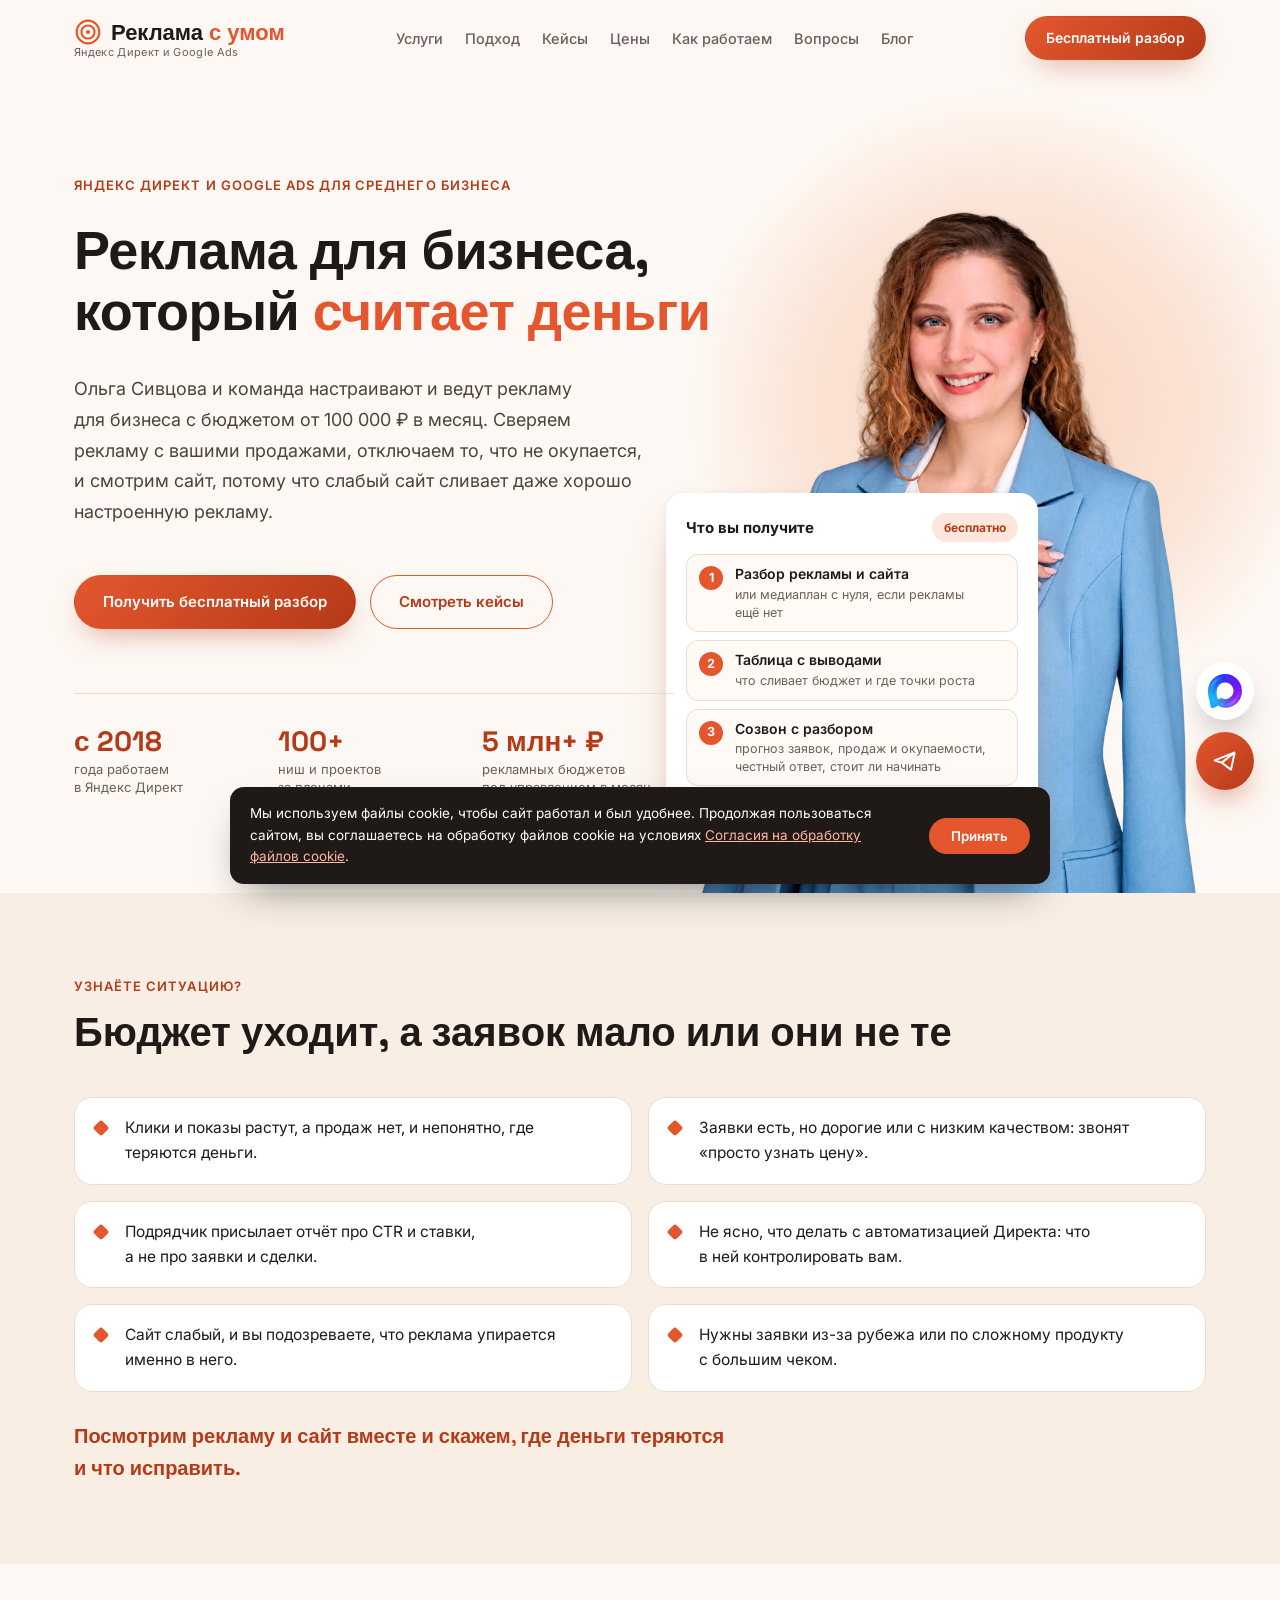
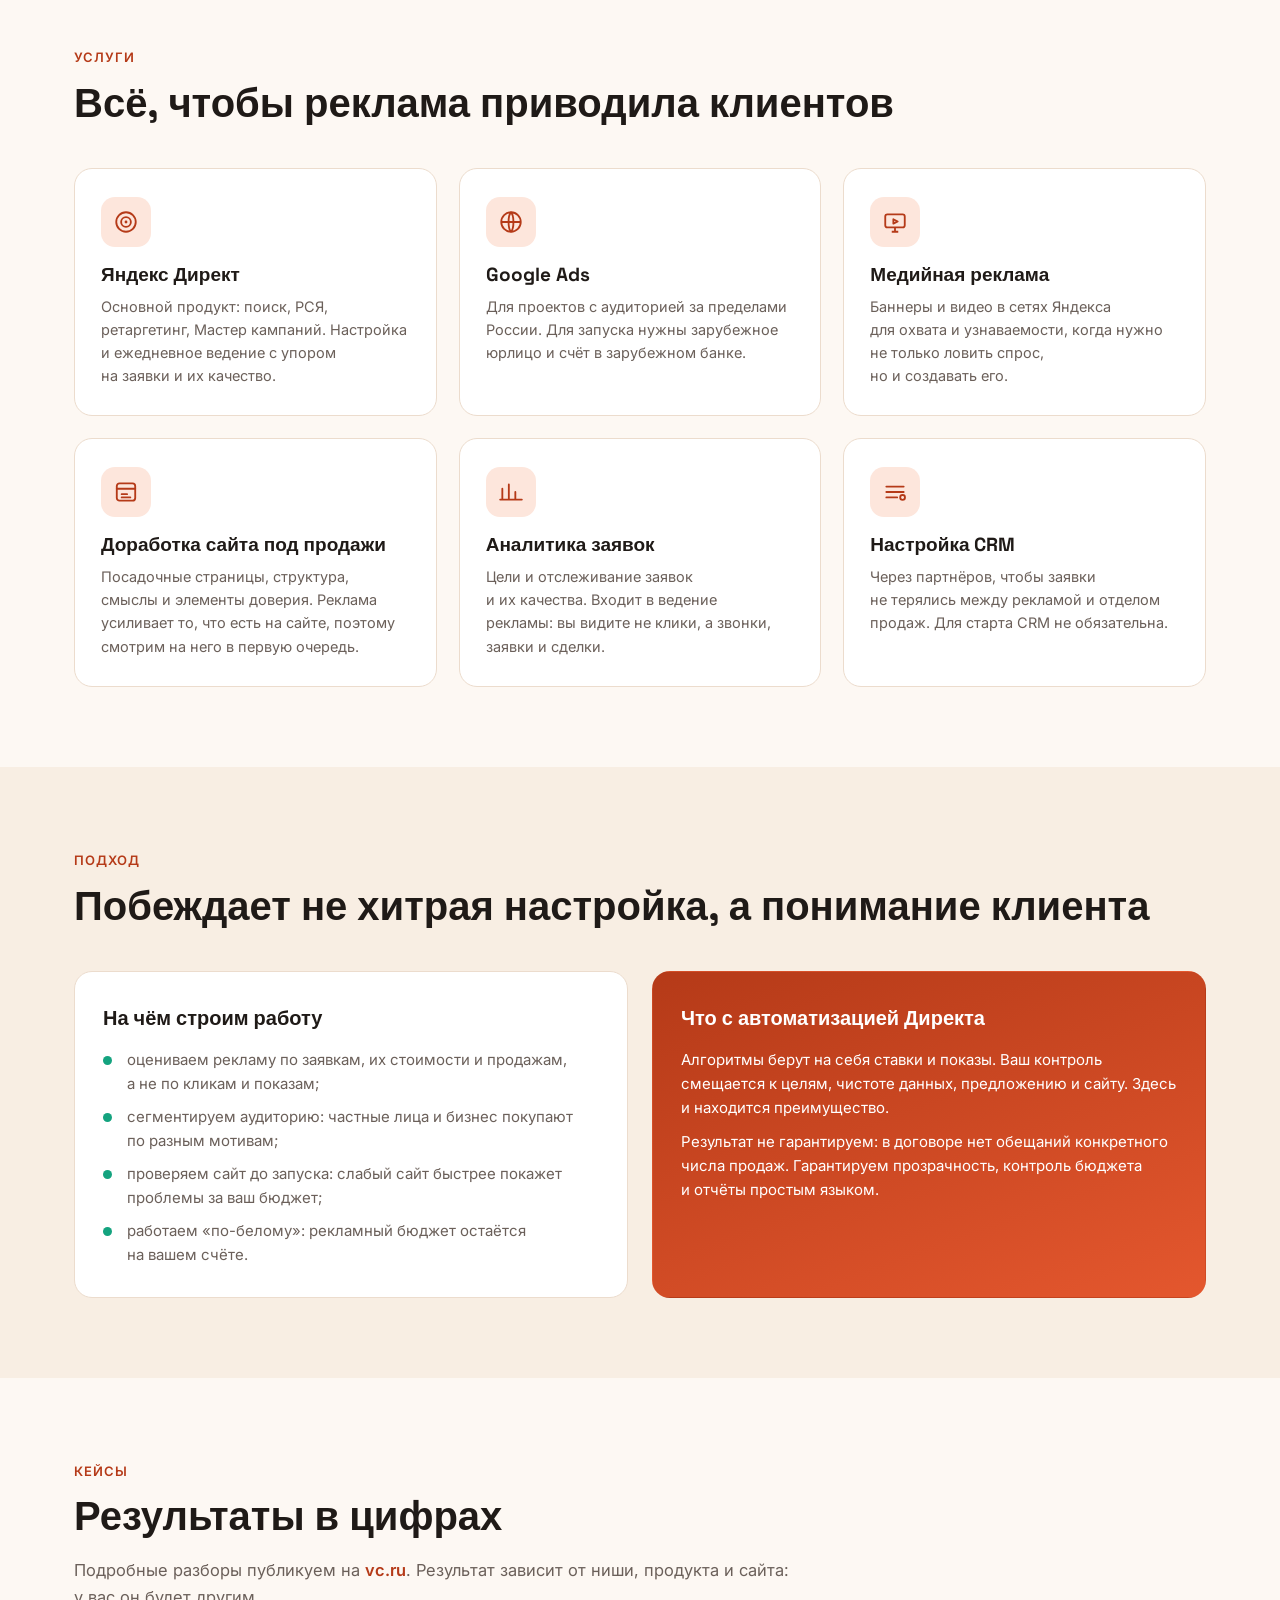
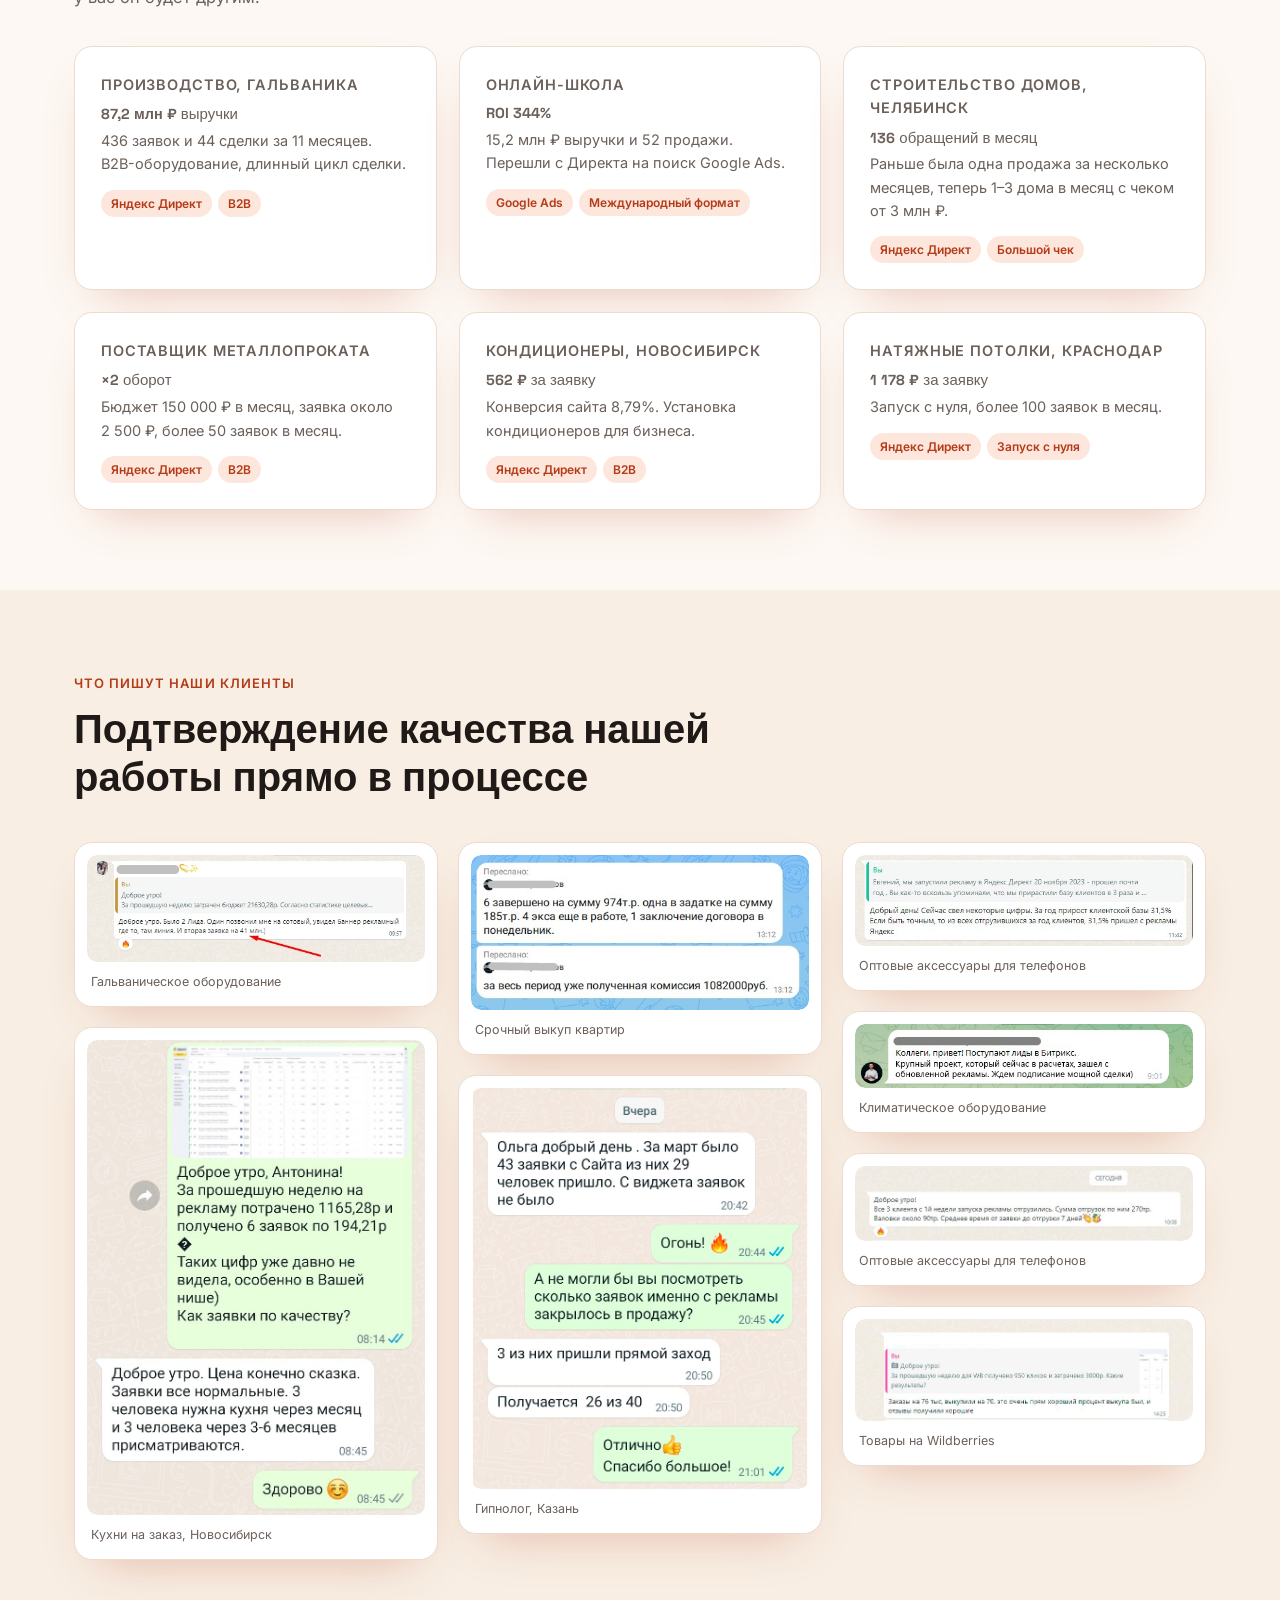
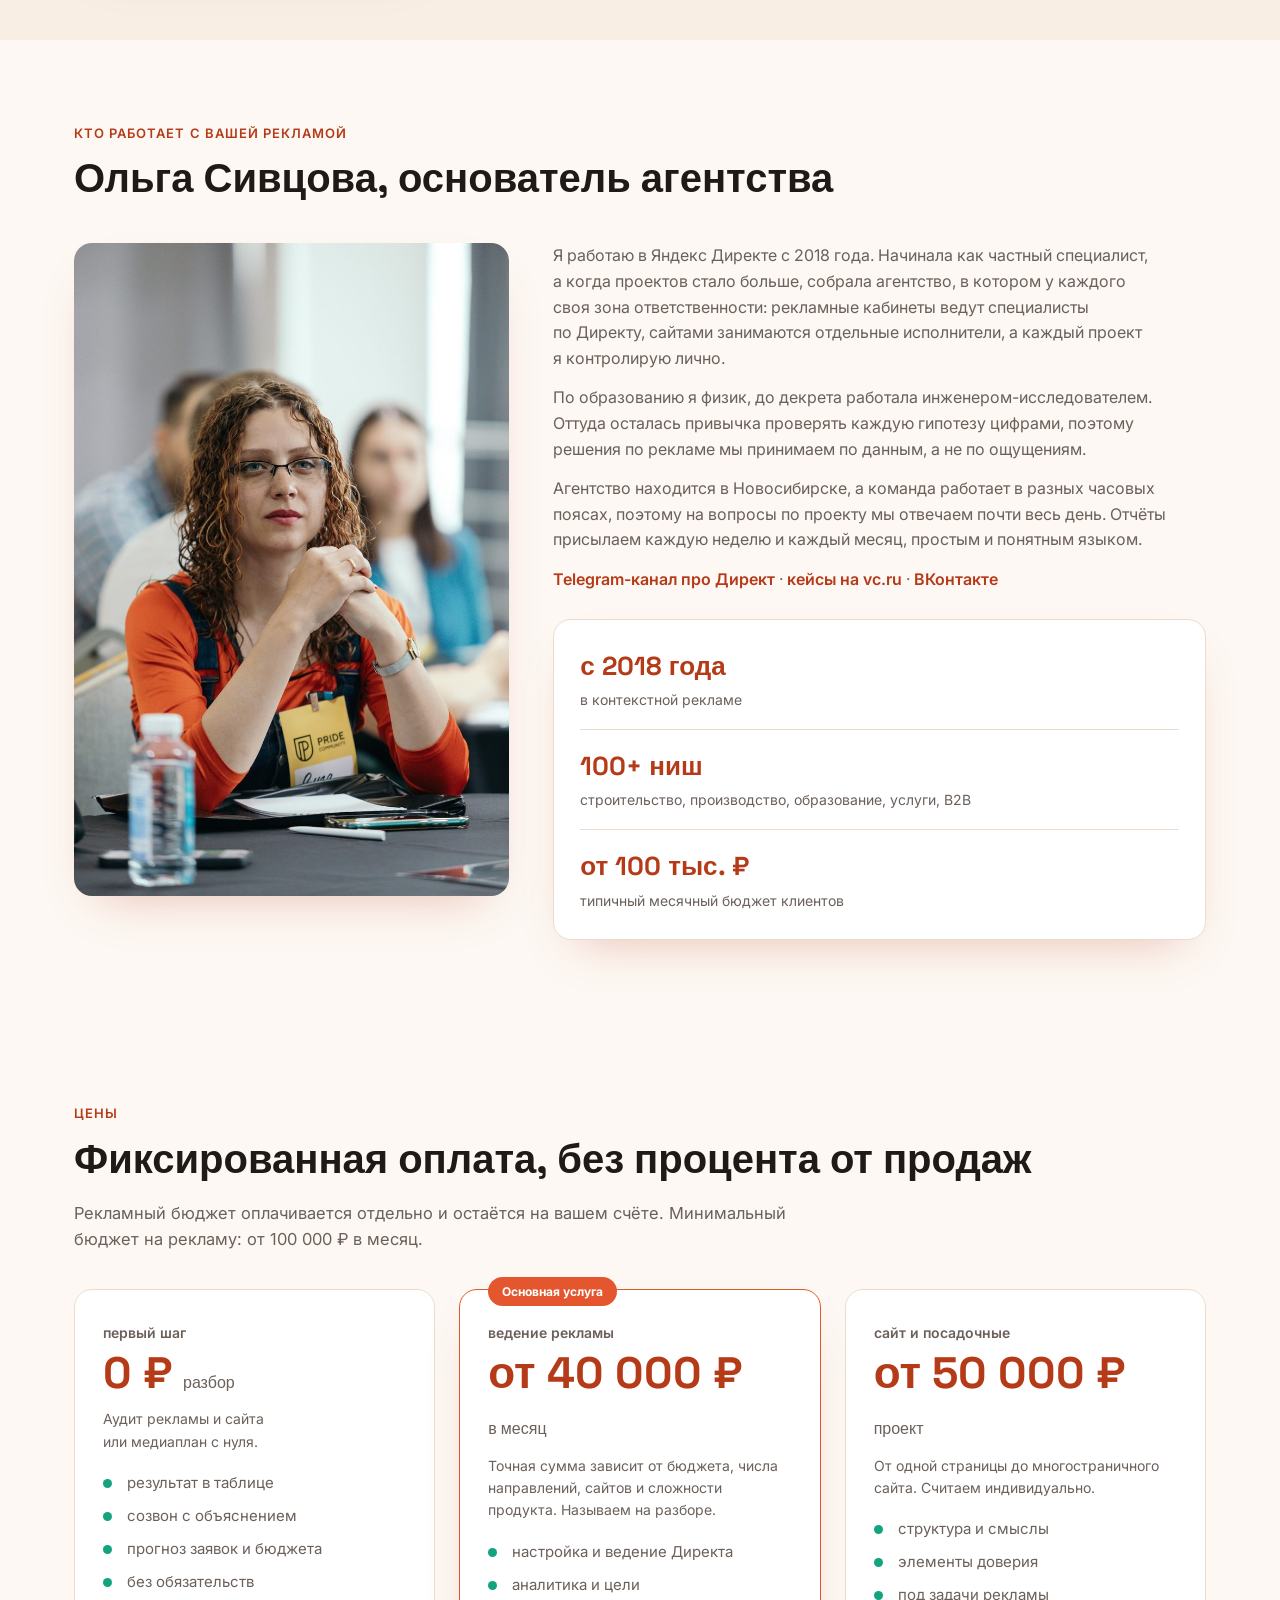
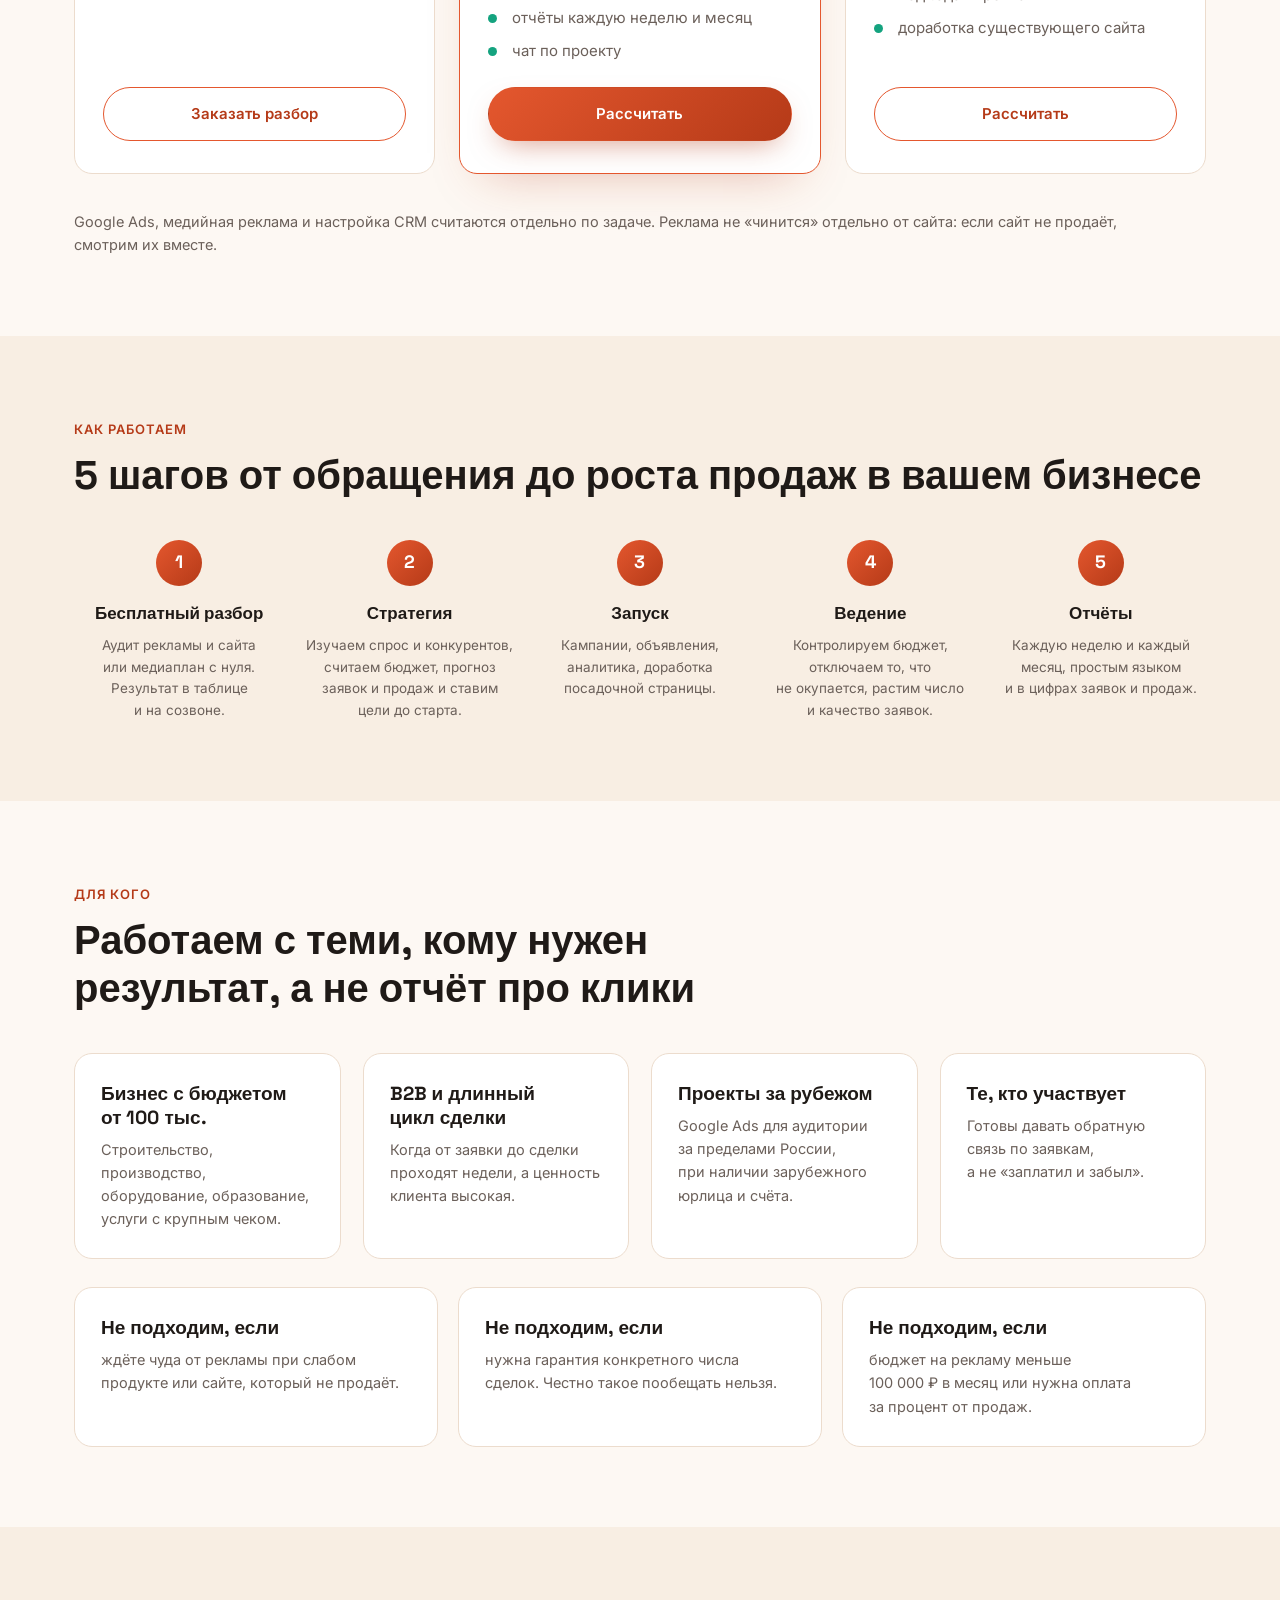
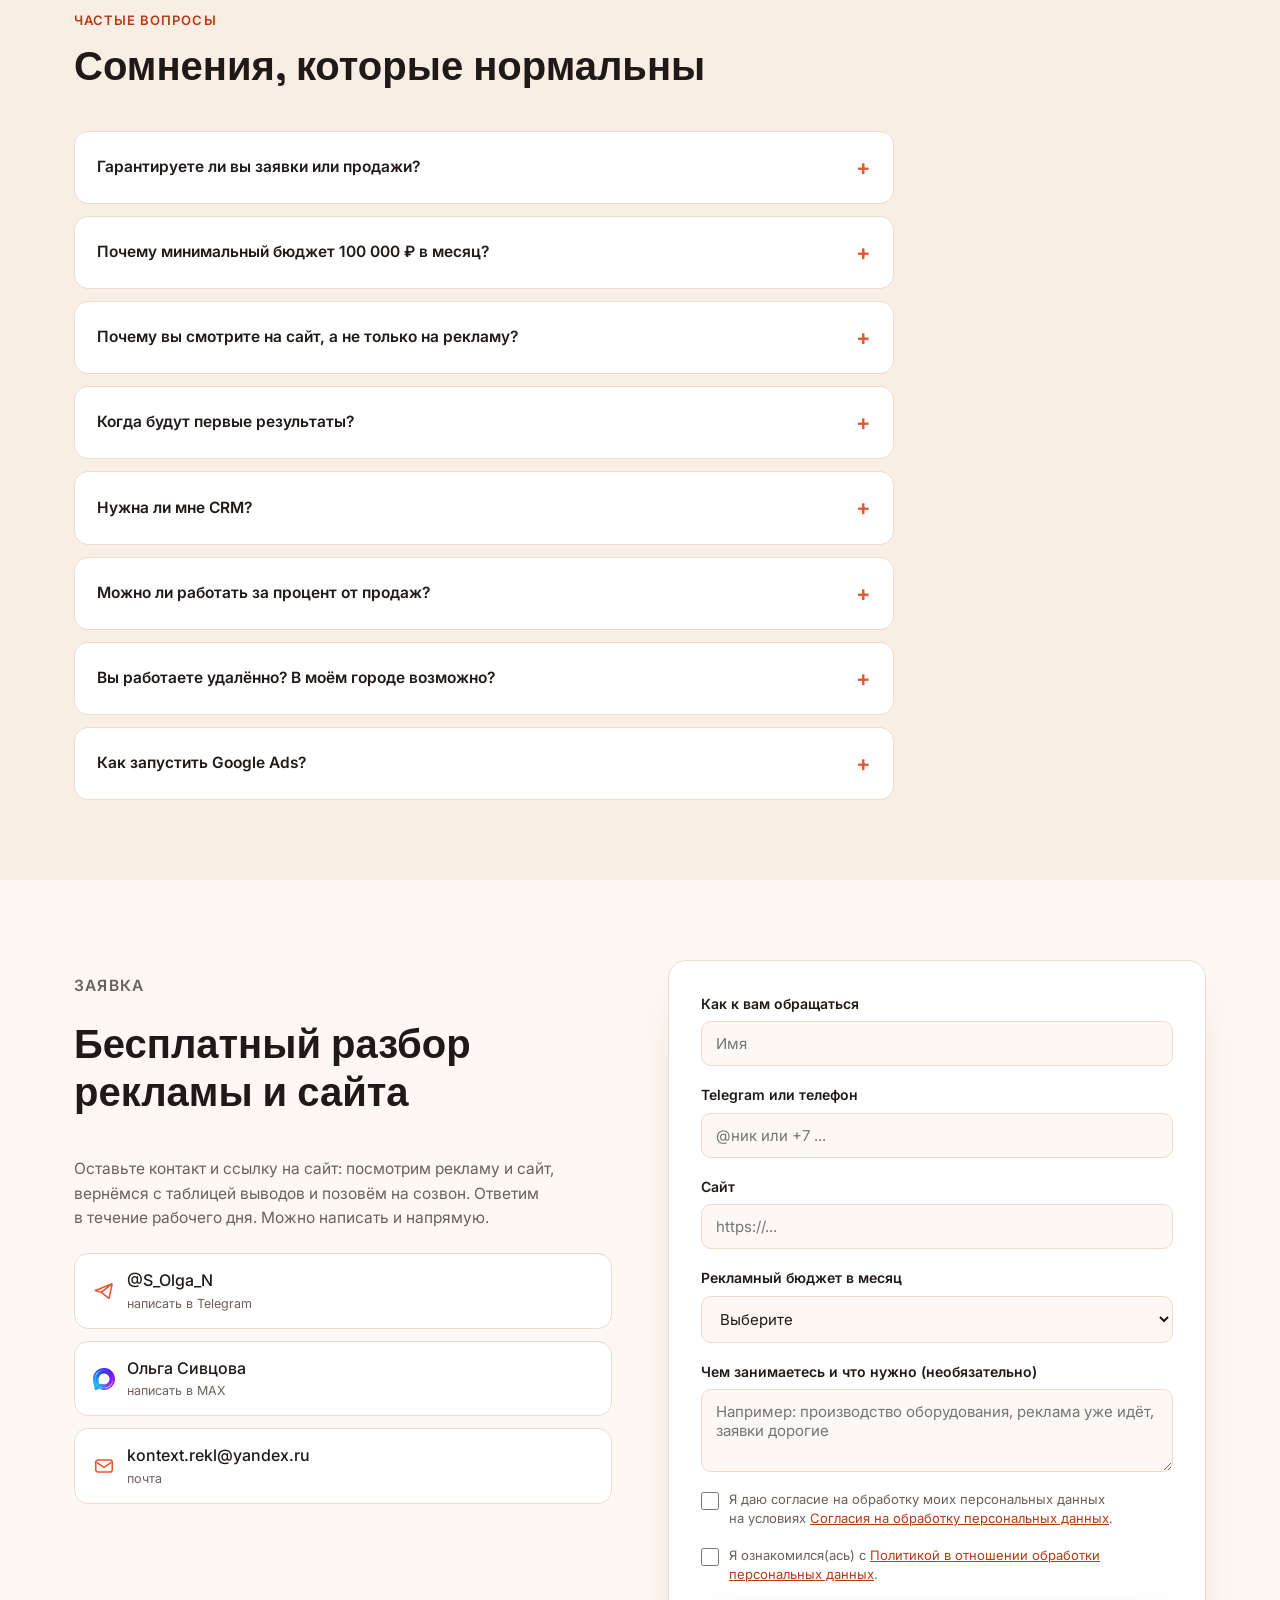
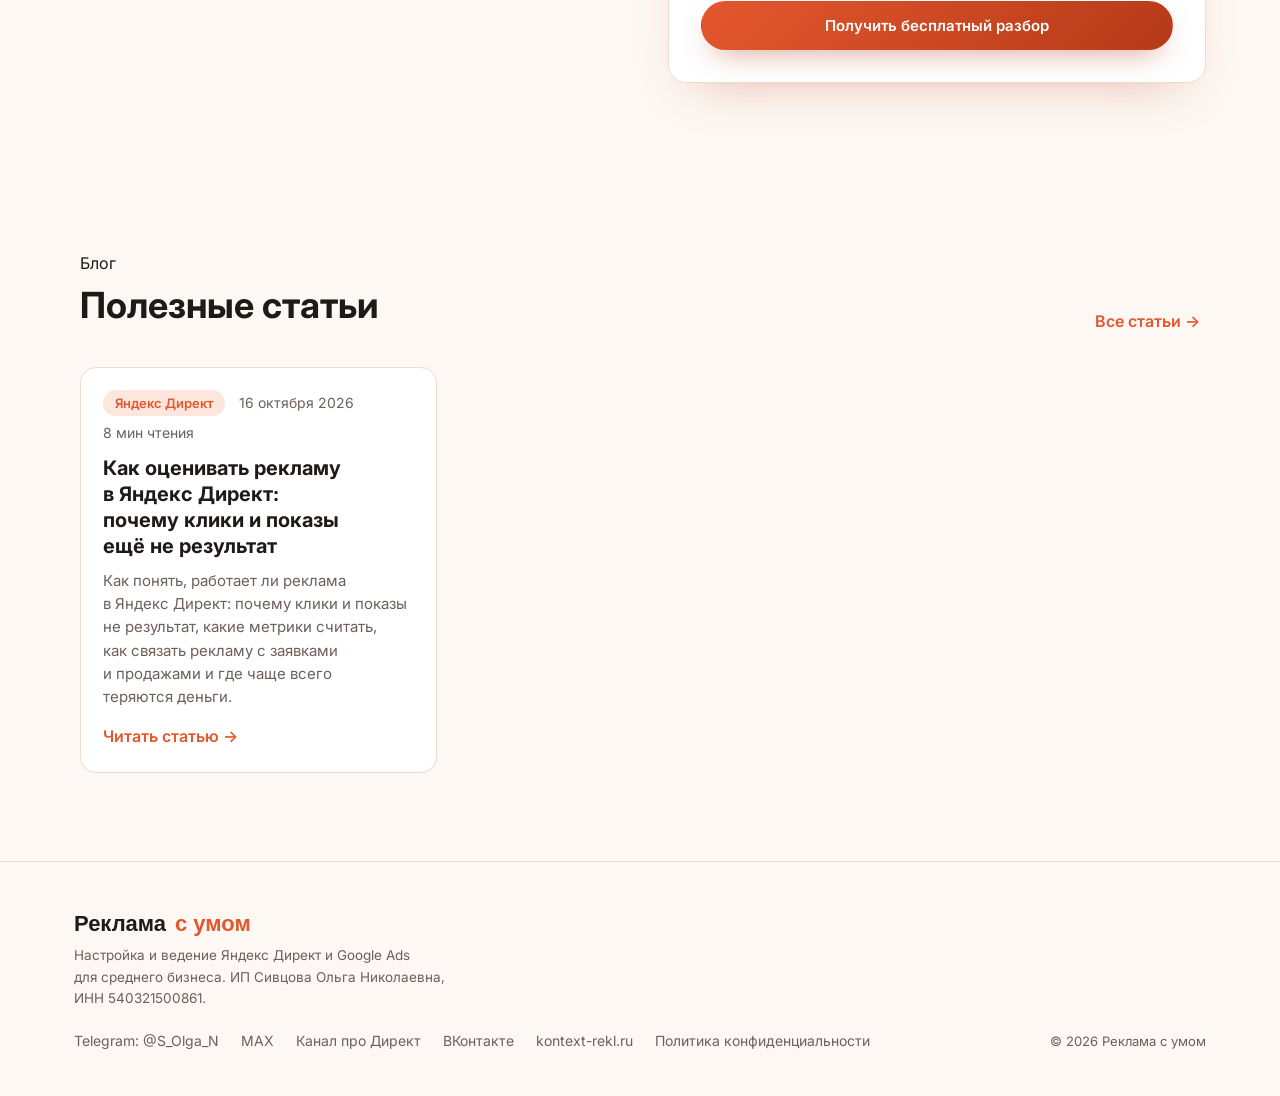
==== commit 347d38e3: "Типограф для страниц блога" ====
--- a/index.html
+++ b/index.html
@@ -459,9 +459,9 @@
     <div class="b-grid"><article class="b-card">
   
   <div class="b-card__body">
-    <div class="b-meta"><span class="b-chip">Яндекс Директ</span><time datetime="2026-10-16">16 октября 2026</time><span>8 мин чтения</span></div>
-    <h3><a href="blog/kak-ocenivat-reklamu-v-yandeks-direkt/">Как оценивать рекламу в Яндекс Директ: почему клики и показы ещё не результат</a></h3>
-    <p>Как понять, работает ли реклама в Яндекс Директ: почему клики и показы не результат, какие метрики считать, как связать рекламу с заявками и продажами и где чаще всего теряются деньги.</p>
+    <div class="b-meta"><span class="b-chip">Яндекс&nbsp;Директ</span><time datetime="2026-10-16">16&nbsp;октября 2026</time><span>8 мин чтения</span></div>
+    <h3><a href="blog/kak-ocenivat-reklamu-v-yandeks-direkt/">Как&nbsp;оценивать рекламу в&nbsp;Яндекс&nbsp;Директ: почему клики и&nbsp;показы ещё не&nbsp;результат</a></h3>
+    <p>Как&nbsp;понять, работает&nbsp;ли реклама в&nbsp;Яндекс&nbsp;Директ: почему клики и&nbsp;показы не&nbsp;результат, какие метрики считать, как&nbsp;связать рекламу с&nbsp;заявками и&nbsp;продажами и&nbsp;где чаще всего теряются деньги.</p>
     <a class="b-more" href="blog/kak-ocenivat-reklamu-v-yandeks-direkt/">Читать статью</a>
   </div>
 </article></div>
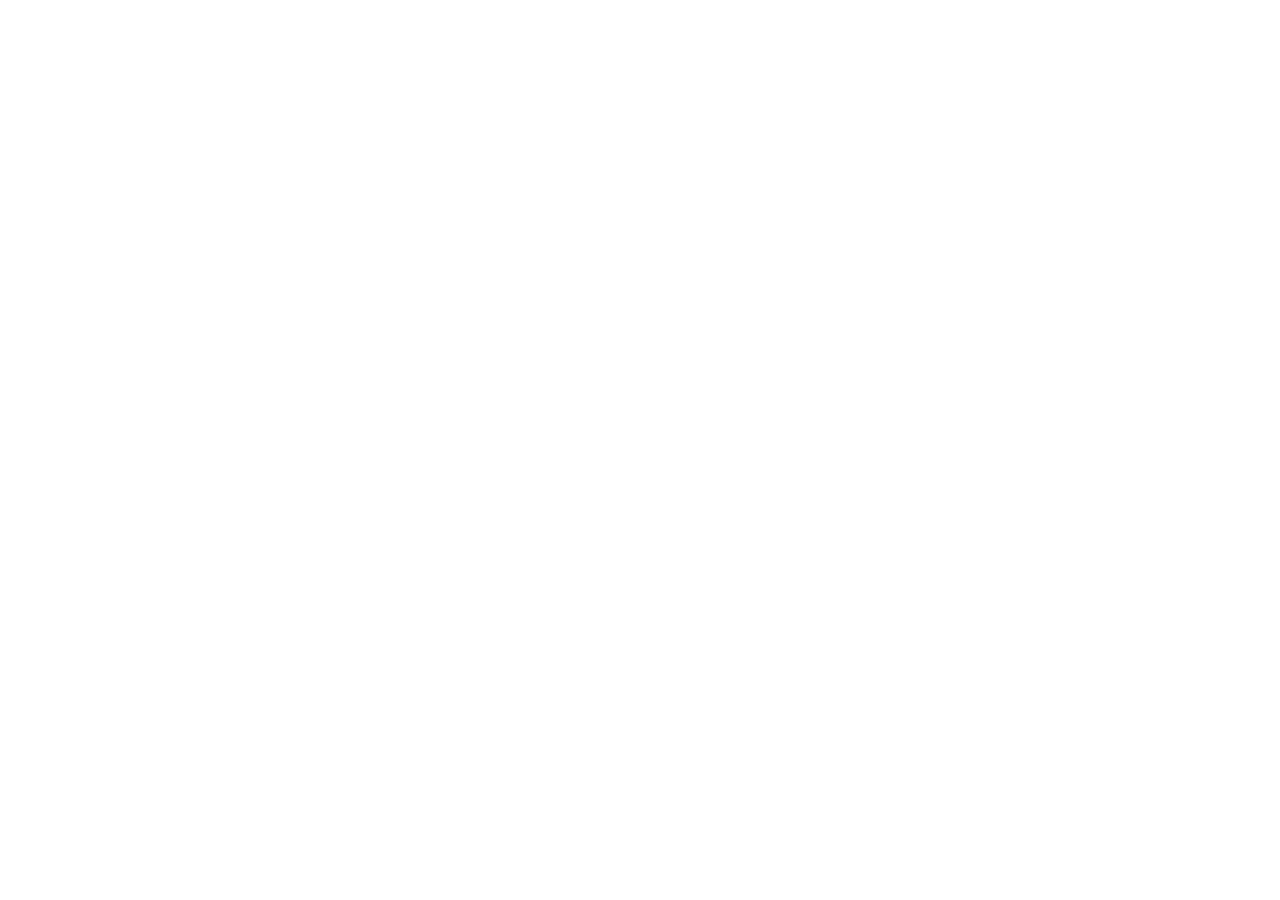
==== commit e362bbe6: "Перенос на kontext-rekl.ru: переадресация и canonical, материалы удалены" ====
--- a/index.html
+++ b/index.html
@@ -3,506 +3,12 @@
 <head>
 <meta charset="UTF-8">
 <meta name="viewport" content="width=device-width, initial-scale=1.0">
-<title>Реклама&nbsp;с&nbsp;умом — Яндекс&nbsp;Директ для&nbsp;бизнеса, Ольга&nbsp;Сивцова</title>
-<meta name="description" content="Реклама с умом: настройка и ведение Яндекс Директ и Google Ads для среднего бизнеса. Считаем заявки и продажи, а не клики. Работаем с 2018 года, 100+ проектов. Ведение от 40 000 ₽/мес, бесплатный разбор.">
-<link rel="preconnect" href="https://fonts.googleapis.com">
-<link rel="preconnect" href="https://fonts.gstatic.com" crossorigin>
-<link href="https://fonts.googleapis.com/css2?family=Space+Grotesk:wght@500;600;700&family=Inter:wght@400;500;600;700;800&display=swap" rel="stylesheet">
-<link rel="stylesheet" href="styles.css">
-<link rel="stylesheet" href="blog/blog.css">
-<link rel="alternate" type="application/rss+xml" title="Блог" href="feed.xml">
-<script>
-(function(m,e,t,r,i,k,a){m[i]=m[i]||function(){(m[i].a=m[i].a||[]).push(arguments)};
-m[i].l=1*new Date();for(var j=0;j<document.scripts.length;j++){if(document.scripts[j].src===r){return;}}
-k=e.createElement(t),a=e.getElementsByTagName(t)[0],k.async=1,k.src=r,a.parentNode.insertBefore(k,a)})
-(window,document,'script','https://mc.yandex.ru/metrika/tag.js','ym');
-ym(100636783, 'init', {webvisor:true, clickmap:true, referrer: document.referrer, url: location.href, accurateTrackBounce:true, trackLinks:true});
-</script>
-<noscript><div><img src="https://mc.yandex.ru/watch/100636783" style="position:absolute;left:-9999px" alt=""></div></noscript>
+<title>Страница переехала на kontext-rekl.ru</title>
+<link rel="canonical" href="https://kontext-rekl.ru/">
+<meta http-equiv="refresh" content="0; url=https://kontext-rekl.ru/">
+<script>location.replace("https://kontext-rekl.ru/");</script>
 </head>
 <body>
-
-<header class="header" id="header">
-  <div class="container header__inner">
-    <a href="#top" class="logo">
-      <span class="logo__main">
-        <svg class="logo__mark" width="28" height="28" viewBox="0 0 32 32" fill="none"><circle cx="16" cy="16" r="13" stroke="currentColor" stroke-width="2.4"/><circle cx="16" cy="16" r="7.5" stroke="currentColor" stroke-width="2.4"/><circle cx="16" cy="16" r="2.4" fill="currentColor"/></svg>
-        <span>Реклама <i>с&nbsp;умом</i></span>
-      </span>
-      <span class="logo__suffix">Яндекс&nbsp;Директ и&nbsp;Google&nbsp;Ads</span>
-    </a>
-    <nav class="nav" id="nav">
-      <a href="#services">Услуги</a>
-      <a href="#method">Подход</a>
-      <a href="#cases">Кейсы</a>
-      <a href="#pricing">Цены</a>
-      <a href="#process">Как&nbsp;работаем</a>
-      <a href="#faq">Вопросы</a>
-    <!-- BLOGNAV:START --><a href="blog/">Блог</a><!-- BLOGNAV:END --></nav>
-    <div class="header__actions">
-      <a href="#contact" class="btn btn--primary btn--sm">Бесплатный разбор</a>
-    </div>
-    <button class="burger" id="burger" aria-label="Меню">
-      <span></span><span></span><span></span>
-    </button>
-  </div>
-</header>
-
-<main id="top">
-
-  <!-- HERO -->
-  <section class="hero">
-    <div class="container hero__inner">
-      <div class="hero__content">
-        <p class="eyebrow">Яндекс&nbsp;Директ и&nbsp;Google&nbsp;Ads для&nbsp;среднего бизнеса</p>
-        <h1>Реклама для&nbsp;бизнеса, <span class="nw">который <span>считает деньги</span></span></h1>
-        <p class="hero__lead">Ольга&nbsp;Сивцова и&nbsp;команда настраивают и&nbsp;ведут рекламу для&nbsp;бизнеса с&nbsp;бюджетом от&nbsp;100&nbsp;000&nbsp;₽ в&nbsp;месяц. Сверяем рекламу с&nbsp;вашими продажами, отключаем то, что не&nbsp;окупается, и&nbsp;смотрим сайт, потому что слабый сайт сливает даже хорошо настроенную рекламу.</p>
-        <div class="hero__cta">
-          <a href="#contact" class="btn btn--primary">Получить бесплатный разбор</a>
-          <a href="#cases" class="btn btn--ghost">Смотреть кейсы</a>
-        </div>
-        <div class="hero__stats">
-          <div class="stat"><strong>с&nbsp;2018</strong><span>года работаем в&nbsp;Яндекс&nbsp;Директ</span></div>
-          <div class="stat"><strong>100+</strong><span>ниш и&nbsp;проектов за&nbsp;плечами</span></div>
-          <div class="stat"><strong>5&nbsp;млн+ ₽</strong><span>рекламных бюджетов под&nbsp;управлением в&nbsp;месяц</span></div>
-        </div>
-      </div>
-      <div class="hero__visual">
-        <div class="hero__glow"></div>
-        <img class="hero__photo" src="img/olga-hero.webp" width="900" height="1198" alt="Ольга Сивцова, специалист по Яндекс Директ">
-      <div class="hero__card">
-        <div class="hero__card-top">
-          <span class="hero__card-title">Что вы&nbsp;получите</span>
-          <span class="hero__card-badge">бесплатно</span>
-        </div>
-        <ol class="pipeline">
-          <li><span class="pipeline__n">1</span><span>Разбор рекламы и&nbsp;сайта<small>или&nbsp;медиаплан с&nbsp;нуля, если&nbsp;рекламы ещё нет</small></span></li>
-          <li><span class="pipeline__n">2</span><span>Таблица с&nbsp;выводами<small>что сливает бюджет и&nbsp;где точки роста</small></span></li>
-          <li><span class="pipeline__n">3</span><span>Созвон с&nbsp;разбором<small>прогноз заявок, продаж и&nbsp;окупаемости, честный ответ, стоит&nbsp;ли начинать</small></span></li>
-        </ol>
-        <p class="hero__card-foot">Ответим на&nbsp;заявку в&nbsp;течение рабочего&nbsp;дня.</p>
-      </div>
-      </div>
-    </div>
-  </section>
-
-  <!-- УЗНАЁТЕ СЕБЯ -->
-  <section class="recognize" id="recognize">
-    <div class="container">
-      <p class="section-eyebrow">Узнаёте ситуацию?</p>
-      <h2 class="section-title">Бюджет уходит, а&nbsp;заявок мало или&nbsp;они не&nbsp;те</h2>
-      <ul class="recognize__list">
-        <li>Клики и&nbsp;показы растут, а&nbsp;продаж нет, и&nbsp;непонятно, где теряются деньги.</li>
-        <li>Заявки есть, но&nbsp;дорогие или&nbsp;с&nbsp;низким качеством: звонят «просто узнать цену».</li>
-        <li>Подрядчик присылает отчёт про&nbsp;CTR и&nbsp;ставки, а&nbsp;не&nbsp;про&nbsp;заявки и&nbsp;сделки.</li>
-        <li>Не&nbsp;ясно, что делать с&nbsp;автоматизацией Директа: что в&nbsp;ней контролировать&nbsp;вам.</li>
-        <li>Сайт слабый, и&nbsp;вы&nbsp;подозреваете, что реклама упирается именно в&nbsp;него.</li>
-        <li>Нужны заявки из-за рубежа или&nbsp;по&nbsp;сложному продукту с&nbsp;большим чеком.</li>
-      </ul>
-      <p class="recognize__care">Посмотрим рекламу и&nbsp;сайт вместе и&nbsp;скажем, где деньги теряются и&nbsp;что исправить.</p>
-    </div>
-  </section>
-
-  <!-- УСЛУГИ -->
-  <section class="services" id="services">
-    <div class="container">
-      <p class="section-eyebrow">Услуги</p>
-      <h2 class="section-title">Всё, чтобы реклама приводила клиентов</h2>
-      <div class="audience">
-        <div class="audience__card">
-          <div class="audience__icon"><svg width="26" height="26" viewBox="0 0 24 24" fill="none"><circle cx="12" cy="12" r="9" stroke="currentColor" stroke-width="1.7"/><circle cx="12" cy="12" r="4.5" stroke="currentColor" stroke-width="1.7"/><circle cx="12" cy="12" r="1.3" fill="currentColor"/></svg></div>
-          <h3>Яндекс&nbsp;Директ</h3>
-          <p>Основной продукт: поиск, РСЯ, ретаргетинг, Мастер кампаний. Настройка и&nbsp;ежедневное ведение с&nbsp;упором на&nbsp;заявки и&nbsp;их&nbsp;качество.</p>
-        </div>
-        <div class="audience__card">
-          <div class="audience__icon"><svg width="26" height="26" viewBox="0 0 24 24" fill="none"><circle cx="12" cy="12" r="9" stroke="currentColor" stroke-width="1.7"/><path d="M3 12h18M12 3c3 3 3 15 0 18M12 3c-3 3-3 15 0 18" stroke="currentColor" stroke-width="1.7"/></svg></div>
-          <h3>Google&nbsp;Ads</h3>
-          <p>Для&nbsp;проектов с&nbsp;аудиторией за&nbsp;пределами России. Для&nbsp;запуска нужны зарубежное юрлицо и&nbsp;счёт в&nbsp;зарубежном банке.</p>
-        </div>
-        <div class="audience__card">
-          <div class="audience__icon"><svg width="26" height="26" viewBox="0 0 24 24" fill="none"><rect x="3" y="5" width="18" height="12" rx="2" stroke="currentColor" stroke-width="1.7"/><path d="M9 21h6M12 17v4M10.5 9.5l4 2-4 2v-4z" stroke="currentColor" stroke-width="1.7" stroke-linejoin="round"/></svg></div>
-          <h3>Медийная реклама</h3>
-          <p>Баннеры и&nbsp;видео в&nbsp;сетях Яндекса для&nbsp;охвата и&nbsp;узнаваемости, когда нужно не&nbsp;только ловить спрос, но&nbsp;и&nbsp;создавать&nbsp;его.</p>
-        </div>
-        <div class="audience__card">
-          <div class="audience__icon"><svg width="26" height="26" viewBox="0 0 24 24" fill="none"><rect x="3.5" y="4" width="17" height="16" rx="2.5" stroke="currentColor" stroke-width="1.7"/><path d="M3.5 9h17M8 14h5M8 17h8" stroke="currentColor" stroke-width="1.7" stroke-linecap="round"/></svg></div>
-          <h3>Доработка сайта под&nbsp;продажи</h3>
-          <p>Посадочные страницы, структура, смыслы и&nbsp;элементы доверия. Реклама усиливает то, что есть на&nbsp;сайте, поэтому смотрим на&nbsp;него в&nbsp;первую очередь.</p>
-        </div>
-        <div class="audience__card">
-          <div class="audience__icon"><svg width="26" height="26" viewBox="0 0 24 24" fill="none"><path d="M4 19V9M10 19V5M16 19v-7M22 19H2" stroke="currentColor" stroke-width="1.7" stroke-linecap="round"/></svg></div>
-          <h3>Аналитика заявок</h3>
-          <p>Цели и&nbsp;отслеживание заявок и&nbsp;их&nbsp;качества. Входит в&nbsp;ведение рекламы: вы&nbsp;видите не&nbsp;клики, а&nbsp;звонки, заявки и&nbsp;сделки.</p>
-        </div>
-        <div class="audience__card">
-          <div class="audience__icon"><svg width="26" height="26" viewBox="0 0 24 24" fill="none"><path d="M4 7h16M4 12h16M4 17h10" stroke="currentColor" stroke-width="1.7" stroke-linecap="round"/><circle cx="19" cy="17" r="2.2" stroke="currentColor" stroke-width="1.7"/></svg></div>
-          <h3>Настройка CRM</h3>
-          <p>Через партнёров, чтобы заявки не&nbsp;терялись между рекламой и&nbsp;отделом продаж. Для&nbsp;старта CRM не&nbsp;обязательна.</p>
-        </div>
-      </div>
-    </div>
-  </section>
-
-  <!-- ПОДХОД -->
-  <section class="method" id="method">
-    <div class="container">
-      <p class="section-eyebrow">Подход</p>
-      <h2 class="section-title">Побеждает не&nbsp;хитрая настройка, а&nbsp;понимание клиента</h2>
-      <div class="method__grid">
-        <div class="method__box">
-          <h3>На&nbsp;чём строим работу</h3>
-          <ul class="checklist">
-            <li>оцениваем рекламу по&nbsp;заявкам, их&nbsp;стоимости и&nbsp;продажам, а&nbsp;не&nbsp;по&nbsp;кликам и&nbsp;показам;</li>
-            <li>сегментируем аудиторию: частные лица и&nbsp;бизнес покупают по&nbsp;разным мотивам;</li>
-            <li>проверяем сайт до&nbsp;запуска: слабый сайт быстрее покажет проблемы за&nbsp;ваш бюджет;</li>
-            <li>работаем «по-белому»: рекламный бюджет остаётся на&nbsp;вашем счёте.</li>
-          </ul>
-        </div>
-        <div class="method__box method__box--accent">
-          <h3>Что с&nbsp;автоматизацией Директа</h3>
-          <p>Алгоритмы берут на&nbsp;себя ставки и&nbsp;показы. Ваш контроль смещается к&nbsp;целям, чистоте данных, предложению и&nbsp;сайту. Здесь и&nbsp;находится преимущество.</p>
-          <p>Результат не&nbsp;гарантируем: в&nbsp;договоре нет обещаний конкретного числа продаж. Гарантируем прозрачность, контроль бюджета и&nbsp;отчёты простым языком.</p>
-        </div>
-      </div>
-    </div>
-  </section>
-
-  <!-- КЕЙСЫ -->
-  <section class="case" id="cases">
-    <div class="container">
-      <p class="section-eyebrow">Кейсы</p>
-      <h2 class="section-title">Результаты в&nbsp;цифрах</h2>
-      <p class="section-lead">Подробные разборы публикуем на <a href="https://vc.ru/id2417076" target="_blank" rel="noopener" style="color:var(--accent-dark);font-weight:600">vc.ru</a>. Результат зависит от&nbsp;ниши, продукта и&nbsp;сайта: у&nbsp;вас он&nbsp;будет другим.</p>
-      <div class="cases-grid">
-        <div class="case-card">
-          <p class="case-card__niche">Производство, гальваника</p>
-          <p class="case-card__num">87,2&nbsp;млн ₽ <small>выручки</small></p>
-          <p>436&nbsp;заявок и&nbsp;44&nbsp;сделки за&nbsp;11&nbsp;месяцев. B2B-оборудование, длинный цикл сделки.</p>
-          <div class="case-card__tags"><span>Яндекс&nbsp;Директ</span><span>B2B</span></div>
-        </div>
-        <div class="case-card">
-          <p class="case-card__niche">Онлайн-школа</p>
-          <p class="case-card__num">ROI 344%</p>
-          <p>15,2&nbsp;млн ₽ выручки и&nbsp;52&nbsp;продажи. Перешли с&nbsp;Директа на&nbsp;поиск Google&nbsp;Ads.</p>
-          <div class="case-card__tags"><span>Google&nbsp;Ads</span><span>Международный формат</span></div>
-        </div>
-        <div class="case-card">
-          <p class="case-card__niche">Строительство домов, Челябинск</p>
-          <p class="case-card__num">136 <small>обращений в&nbsp;месяц</small></p>
-          <p>Раньше была одна продажа за&nbsp;несколько месяцев, теперь 1–3 дома в&nbsp;месяц с&nbsp;чеком от&nbsp;3&nbsp;млн ₽.</p>
-          <div class="case-card__tags"><span>Яндекс&nbsp;Директ</span><span>Большой чек</span></div>
-        </div>
-        <div class="case-card">
-          <p class="case-card__niche">Поставщик металлопроката</p>
-          <p class="case-card__num">×2 <small>оборот</small></p>
-          <p>Бюджет 150&nbsp;000&nbsp;₽ в&nbsp;месяц, заявка около 2&nbsp;500&nbsp;₽, более 50&nbsp;заявок в&nbsp;месяц.</p>
-          <div class="case-card__tags"><span>Яндекс&nbsp;Директ</span><span>B2B</span></div>
-        </div>
-        <div class="case-card">
-          <p class="case-card__niche">Кондиционеры, Новосибирск</p>
-          <p class="case-card__num">562&nbsp;₽ <small>за&nbsp;заявку</small></p>
-          <p>Конверсия сайта 8,79%. Установка кондиционеров для&nbsp;бизнеса.</p>
-          <div class="case-card__tags"><span>Яндекс&nbsp;Директ</span><span>B2B</span></div>
-        </div>
-        <div class="case-card">
-          <p class="case-card__niche">Натяжные потолки, Краснодар</p>
-          <p class="case-card__num">1&nbsp;178&nbsp;₽ <small>за&nbsp;заявку</small></p>
-          <p>Запуск с&nbsp;нуля, более 100&nbsp;заявок в&nbsp;месяц.</p>
-          <div class="case-card__tags"><span>Яндекс&nbsp;Директ</span><span>Запуск с&nbsp;нуля</span></div>
-        </div>
-      </div>
-    </div>
-  </section>
-
-
-  <!-- ОТЗЫВЫ -->
-  <section class="reviews" id="reviews">
-    <div class="container">
-      <p class="section-eyebrow">Что пишут наши клиенты</p>
-      <h2 class="section-title">Подтверждение качества нашей работы прямо в&nbsp;процессе</h2>
-      <div class="reviews__grid">
-        <figure class="review"><button type="button" class="review__btn" data-full="img/review-1.jpg" aria-label="Открыть отзыв крупно: Гальваническое оборудование"><img src="img/review-1.jpg" width="550" height="174" loading="lazy" alt="Отзыв клиента: Гальваническое оборудование"></button><figcaption>Гальваническое оборудование</figcaption></figure>
-        <figure class="review"><button type="button" class="review__btn" data-full="img/review-2.jpg" aria-label="Открыть отзыв крупно: Кухни на заказ, Новосибирск"><img src="img/review-2.jpg" width="715" height="1005" loading="lazy" alt="Отзыв клиента: Кухни на заказ, Новосибирск"></button><figcaption>Кухни на&nbsp;заказ, Новосибирск</figcaption></figure>
-        <figure class="review"><button type="button" class="review__btn" data-full="img/review-3.jpg" aria-label="Открыть отзыв крупно: Срочный выкуп квартир"><img src="img/review-3.jpg" width="487" height="224" loading="lazy" alt="Отзыв клиента: Срочный выкуп квартир"></button><figcaption>Срочный выкуп квартир</figcaption></figure>
-        <figure class="review"><button type="button" class="review__btn" data-full="img/review-4.jpg" aria-label="Открыть отзыв крупно: Гипнолог, Казань"><img src="img/review-4.jpg" width="728" height="863" loading="lazy" alt="Отзыв клиента: Гипнолог, Казань"></button><figcaption>Гипнолог, Казань</figcaption></figure>
-        <figure class="review"><button type="button" class="review__btn" data-full="img/review-5.jpg" aria-label="Открыть отзыв крупно: Оптовые аксессуары для телефонов"><img src="img/review-5.jpg" width="564" height="152" loading="lazy" alt="Отзыв клиента: Оптовые аксессуары для телефонов"></button><figcaption>Оптовые аксессуары для&nbsp;телефонов</figcaption></figure>
-        <figure class="review"><button type="button" class="review__btn" data-full="img/review-6.png" aria-label="Открыть отзыв крупно: Климатическое оборудование"><img src="img/review-6.png" width="518" height="99" loading="lazy" alt="Отзыв клиента: Климатическое оборудование"></button><figcaption>Климатическое оборудование</figcaption></figure>
-        <figure class="review"><button type="button" class="review__btn" data-full="img/review-7.jpg" aria-label="Открыть отзыв крупно: Оптовые аксессуары для телефонов"><img src="img/review-7.jpg" width="698" height="154" loading="lazy" alt="Отзыв клиента: Оптовые аксессуары для телефонов"></button><figcaption>Оптовые аксессуары для&nbsp;телефонов</figcaption></figure>
-        <figure class="review"><button type="button" class="review__btn" data-full="img/review-8.jpg" aria-label="Открыть отзыв крупно: Товары на Wildberries"><img src="img/review-8.jpg" width="703" height="212" loading="lazy" alt="Отзыв клиента: Товары на Wildberries"></button><figcaption>Товары на&nbsp;Wildberries</figcaption></figure>
-      </div>
-    </div>
-  </section>
-
-  <!-- ОБ ЭКСПЕРТЕ -->
-  <section class="who" id="about">
-    <div class="container">
-      <p class="section-eyebrow">Кто работает с&nbsp;вашей рекламой</p>
-      <h2 class="section-title">Ольга&nbsp;Сивцова, основатель агентства</h2>
-      <div class="about__grid about__grid--photo">
-        <img class="about__photo" src="img/olga-event.jpg" width="800" height="1200" loading="lazy" alt="Ольга Сивцова на бизнес-мероприятии">
-        <div class="about__side">
-          <div class="about__text">
-            <p>Я&nbsp;работаю в&nbsp;Яндекс&nbsp;Директе с&nbsp;2018&nbsp;года. Начинала как&nbsp;частный специалист, а&nbsp;когда проектов стало больше, собрала агентство, в&nbsp;котором у&nbsp;каждого своя зона ответственности: рекламные кабинеты ведут специалисты по&nbsp;Директу, сайтами занимаются отдельные исполнители, а&nbsp;каждый проект я&nbsp;контролирую лично.</p>
-            <p>По&nbsp;образованию я&nbsp;физик, до&nbsp;декрета работала инженером-исследователем. Оттуда осталась привычка проверять каждую гипотезу цифрами, поэтому решения по&nbsp;рекламе мы&nbsp;принимаем по&nbsp;данным, а&nbsp;не&nbsp;по&nbsp;ощущениям.</p>
-            <p>Агентство находится в&nbsp;Новосибирске, а&nbsp;команда работает в&nbsp;разных часовых поясах, поэтому на&nbsp;вопросы по&nbsp;проекту мы&nbsp;отвечаем почти весь день. Отчёты присылаем каждую неделю и&nbsp;каждый месяц, простым и&nbsp;понятным языком.</p>
-            <p><a href="https://t.me/yadirectsumom" target="_blank" rel="noopener" style="color:var(--accent-dark);font-weight:600">Telegram-канал про&nbsp;Директ</a> · <a href="https://vc.ru/id2417076" target="_blank" rel="noopener" style="color:var(--accent-dark);font-weight:600">кейсы на&nbsp;vc.ru</a> · <a href="https://vk.com/kolgan01" target="_blank" rel="noopener" style="color:var(--accent-dark);font-weight:600">ВКонтакте</a></p>
-          </div>
-          <div class="about__facts">
-            <div class="about__fact"><strong>с&nbsp;2018&nbsp;года</strong><span>в&nbsp;контекстной рекламе</span></div>
-            <div class="about__fact"><strong>100+ ниш</strong><span>строительство, производство, образование, услуги, B2B</span></div>
-            <div class="about__fact"><strong>от&nbsp;100&nbsp;тыс. ₽</strong><span>типичный месячный бюджет клиентов</span></div>
-          </div>
-        </div>
-      </div>
-    </div>
-  </section>
-
-  <!-- ЦЕНЫ -->
-  <section class="pricing" id="pricing">
-    <div class="container">
-      <p class="section-eyebrow">Цены</p>
-      <h2 class="section-title">Фиксированная оплата, без&nbsp;процента от&nbsp;продаж</h2>
-      <p class="section-lead">Рекламный бюджет оплачивается отдельно и&nbsp;остаётся на&nbsp;вашем счёте. Минимальный бюджет на&nbsp;рекламу: от&nbsp;100&nbsp;000&nbsp;₽ в&nbsp;месяц.</p>
-      <div class="price-grid">
-        <div class="price-card">
-          <p class="price-card__from">первый шаг</p>
-          <div class="price-card__num">0&nbsp;₽ <small>разбор</small></div>
-          <p class="price-card__desc">Аудит рекламы и&nbsp;сайта или&nbsp;медиаплан с&nbsp;нуля.</p>
-          <ul class="checklist">
-            <li>результат в&nbsp;таблице</li>
-            <li>созвон с&nbsp;объяснением</li>
-            <li>прогноз заявок и&nbsp;бюджета</li>
-            <li>без&nbsp;обязательств</li>
-          </ul>
-          <a href="#contact" class="btn btn--ghost btn--block">Заказать разбор</a>
-        </div>
-        <div class="price-card price-card--hot">
-          <span class="price-card__badge">Основная услуга</span>
-          <p class="price-card__from">ведение рекламы</p>
-          <div class="price-card__num">от&nbsp;40&nbsp;000&nbsp;₽ <small>в&nbsp;месяц</small></div>
-          <p class="price-card__desc">Точная сумма зависит от&nbsp;бюджета, числа направлений, сайтов и&nbsp;сложности продукта. Называем на&nbsp;разборе.</p>
-          <ul class="checklist">
-            <li>настройка и&nbsp;ведение Директа</li>
-            <li>аналитика и&nbsp;цели</li>
-            <li>отчёты каждую неделю и&nbsp;месяц</li>
-            <li>чат по&nbsp;проекту</li>
-          </ul>
-          <a href="#contact" class="btn btn--primary btn--block">Рассчитать</a>
-        </div>
-        <div class="price-card">
-          <p class="price-card__from">сайт и&nbsp;посадочные</p>
-          <div class="price-card__num">от&nbsp;50&nbsp;000&nbsp;₽ <small>проект</small></div>
-          <p class="price-card__desc">От&nbsp;одной страницы до&nbsp;многостраничного сайта. Считаем индивидуально.</p>
-          <ul class="checklist">
-            <li>структура и&nbsp;смыслы</li>
-            <li>элементы доверия</li>
-            <li>под&nbsp;задачи рекламы</li>
-            <li>доработка существующего сайта</li>
-          </ul>
-          <a href="#contact" class="btn btn--ghost btn--block">Рассчитать</a>
-        </div>
-      </div>
-      <p class="price__note">Google&nbsp;Ads, медийная реклама и&nbsp;настройка CRM считаются отдельно по&nbsp;задаче. Реклама не&nbsp;«чинится» отдельно от&nbsp;сайта: если&nbsp;сайт не&nbsp;продаёт, смотрим их&nbsp;вместе.</p>
-    </div>
-  </section>
-
-  <!-- ПРОЦЕСС -->
-  <section class="process" id="process">
-    <div class="container">
-      <p class="section-eyebrow">Как&nbsp;работаем</p>
-      <h2 class="section-title"><span class="nw">5&nbsp;шагов от&nbsp;обращения</span> <span class="nw">до&nbsp;роста продаж в&nbsp;вашем бизнесе</span></h2>
-      <div class="steps">
-        <div class="step"><div class="step__num">1</div><h3>Бесплатный разбор</h3><p>Аудит рекламы и&nbsp;сайта или&nbsp;медиаплан с&nbsp;нуля. Результат в&nbsp;таблице и&nbsp;на&nbsp;созвоне.</p></div>
-        <div class="step"><div class="step__num">2</div><h3>Стратегия</h3><p>Изучаем спрос и&nbsp;конкурентов, считаем бюджет, прогноз заявок и&nbsp;продаж и&nbsp;ставим цели до&nbsp;старта.</p></div>
-        <div class="step"><div class="step__num">3</div><h3>Запуск</h3><p>Кампании, объявления, аналитика, доработка посадочной страницы.</p></div>
-        <div class="step"><div class="step__num">4</div><h3>Ведение</h3><p>Контролируем бюджет, отключаем то, что не&nbsp;окупается, растим число и&nbsp;качество заявок.</p></div>
-        <div class="step"><div class="step__num">5</div><h3>Отчёты</h3><p>Каждую неделю и&nbsp;каждый месяц, простым языком и&nbsp;в&nbsp;цифрах заявок и&nbsp;продаж.</p></div>
-      </div>
-    </div>
-  </section>
-
-  <!-- КОМУ НЕ ПОДХОДИМ -->
-  <section class="who" id="who">
-    <div class="container">
-      <p class="section-eyebrow">Для&nbsp;кого</p>
-      <h2 class="section-title">Работаем с&nbsp;теми, кому нужен результат, а&nbsp;не&nbsp;отчёт про&nbsp;клики</h2>
-      <div class="audience audience--4">
-        <div class="audience__card">
-          <h3>Бизнес с&nbsp;бюджетом от&nbsp;100&nbsp;тыс.</h3>
-          <p>Строительство, производство, оборудование, образование, услуги с&nbsp;крупным чеком.</p>
-        </div>
-        <div class="audience__card">
-          <h3>B2B и&nbsp;длинный цикл сделки</h3>
-          <p>Когда от&nbsp;заявки до&nbsp;сделки проходят недели, а&nbsp;ценность клиента высокая.</p>
-        </div>
-        <div class="audience__card">
-          <h3>Проекты за&nbsp;рубежом</h3>
-          <p>Google&nbsp;Ads для&nbsp;аудитории за&nbsp;пределами России, при&nbsp;наличии зарубежного юрлица и&nbsp;счёта.</p>
-        </div>
-        <div class="audience__card">
-          <h3>Те, кто участвует</h3>
-          <p>Готовы давать обратную связь по&nbsp;заявкам, а&nbsp;не&nbsp;«заплатил и&nbsp;забыл».</p>
-        </div>
-      </div>
-      <div class="notfit">
-        <div class="audience__card"><h3>Не&nbsp;подходим, если</h3><p>ждёте чуда от&nbsp;рекламы при&nbsp;слабом продукте или&nbsp;сайте, который не&nbsp;продаёт.</p></div>
-        <div class="audience__card"><h3>Не&nbsp;подходим, если</h3><p>нужна гарантия конкретного числа сделок. Честно такое пообещать нельзя.</p></div>
-        <div class="audience__card"><h3>Не&nbsp;подходим, если</h3><p>бюджет на&nbsp;рекламу меньше 100&nbsp;000&nbsp;₽ в&nbsp;месяц или&nbsp;нужна оплата за&nbsp;процент от&nbsp;продаж.</p></div>
-      </div>
-    </div>
-  </section>
-
-  <!-- FAQ -->
-  <section class="faq" id="faq">
-    <div class="container">
-      <p class="section-eyebrow">Частые вопросы</p>
-      <h2 class="section-title">Сомнения, которые нормальны</h2>
-      <div class="faq__list">
-        <details class="faq__item">
-          <summary>Гарантируете&nbsp;ли вы&nbsp;заявки или&nbsp;продажи?</summary>
-          <p>Конкретное число продаж гарантировать нельзя: на&nbsp;него влияют продукт, цена, сайт и&nbsp;работа отдела продаж. Мы&nbsp;гарантируем прозрачность, работу «по-белому», контроль бюджета и&nbsp;понятные отчёты. До&nbsp;старта считаем прогноз заявок и&nbsp;цели, а&nbsp;по&nbsp;ходу работы смотрим на&nbsp;заявки и&nbsp;их&nbsp;качество.</p>
-        </details>
-        <details class="faq__item">
-          <summary>Почему минимальный бюджет 100&nbsp;000&nbsp;₽ в&nbsp;месяц?</summary>
-          <p>При&nbsp;меньшем бюджете алгоритмам Директа не&nbsp;хватает данных, а&nbsp;результат сложно оценить честно. Мы&nbsp;предпочитаем не&nbsp;брать проект, чем делать вид, что работа с&nbsp;маленьким бюджетом даст предсказуемый эффект.</p>
-        </details>
-        <details class="faq__item">
-          <summary>Почему вы&nbsp;смотрите на&nbsp;сайт, а&nbsp;не&nbsp;только на&nbsp;рекламу?</summary>
-          <p>Реклама приводит людей на&nbsp;сайт и&nbsp;усиливает то, что там есть. Если&nbsp;сайт слабый, он&nbsp;быстрее покажет проблемы за&nbsp;счёт вашего рекламного бюджета. Поэтому рекламу и&nbsp;посадочную смотрим вместе, а&nbsp;при&nbsp;необходимости дорабатываем сайт.</p>
-        </details>
-        <details class="faq__item">
-          <summary>Когда будут первые результаты?</summary>
-          <p>Первые заявки обычно приходят в&nbsp;первые дни после запуска. Стабильный и&nbsp;предсказуемый поток требует времени: нужно собрать данные и&nbsp;оптимизировать кампании. Точные сроки называем на&nbsp;разборе, исходя из&nbsp;вашей ниши.</p>
-        </details>
-        <details class="faq__item">
-          <summary>Нужна&nbsp;ли мне&nbsp;CRM?</summary>
-          <p>Для&nbsp;старта не&nbsp;нужна. Если&nbsp;заявок станет много и&nbsp;они начнут теряться, поможем настроить CRM через партнёров.</p>
-        </details>
-        <details class="faq__item">
-          <summary>Можно&nbsp;ли работать за&nbsp;процент от&nbsp;продаж?</summary>
-          <p>Нет, мы&nbsp;берём фиксированную оплату за&nbsp;ведение. Так мы&nbsp;можем честно говорить о&nbsp;реальных возможностях ниши и&nbsp;не&nbsp;подстраивать отчёты под&nbsp;процент.</p>
-        </details>
-        <details class="faq__item">
-          <summary>Вы&nbsp;работаете удалённо? В&nbsp;моём городе возможно?</summary>
-          <p>Да, работаем удалённо по&nbsp;всей России и&nbsp;за&nbsp;рубежом. Рекламу ведёт команда специалистов, проект контролирует Ольга.</p>
-        </details>
-        <details class="faq__item">
-          <summary>Как&nbsp;запустить Google&nbsp;Ads?</summary>
-          <p>Для&nbsp;запуска нужны зарубежное юридическое лицо и&nbsp;счёт в&nbsp;зарубежном банке. Подходит для&nbsp;проектов с&nbsp;аудиторией за&nbsp;пределами России.</p>
-        </details>
-      </div>
-    </div>
-  </section>
-
-  <!-- ФОРМА -->
-  <section class="form-section" id="contact">
-    <div class="container form-section__inner">
-      <div class="form-section__text">
-        <p class="section-eyebrow">Заявка</p>
-        <h2 class="section-title">Бесплатный разбор рекламы и&nbsp;сайта</h2>
-        <p>Оставьте контакт и&nbsp;ссылку на&nbsp;сайт: посмотрим рекламу и&nbsp;сайт, вернёмся с&nbsp;таблицей выводов и&nbsp;позовём на&nbsp;созвон. Ответим в&nbsp;течение рабочего&nbsp;дня. Можно написать и&nbsp;напрямую.</p>
-        <div class="form-section__contacts">
-          <a href="https://t.me/S_Olga_N" target="_blank" rel="noopener" class="contact-card">
-            <svg width="22" height="22" viewBox="0 0 24 24" fill="none"><path d="M21 4L2.5 11.5L9 13.5M21 4L17.5 20L9 13.5M21 4L9 13.5" stroke="currentColor" stroke-width="1.7" stroke-linejoin="round"/></svg>
-            <span>@S_Olga_N<small>написать в&nbsp;Telegram</small></span>
-          </a>
-          <a href="https://max.ru/u/f9LHodD0cOL-AxnKgbgOr8aWzKWCoCOQ21NlUQIftaxs9oWVMfHzP5Wr6Ds" target="_blank" rel="noopener" class="contact-card">
-            <img class="max-ico" src="img/max.svg" width="22" height="22" alt="">
-            <span>Ольга&nbsp;Сивцова<small>написать в&nbsp;MAX</small></span>
-          </a>
-          <a href="mailto:kontext.rekl@yandex.ru" class="contact-card">
-            <svg width="22" height="22" viewBox="0 0 24 24" fill="none"><rect x="3" y="5.5" width="18" height="13" rx="2.5" stroke="currentColor" stroke-width="1.7"/><path d="M4 8l8 5.5L20 8" stroke="currentColor" stroke-width="1.7" stroke-linejoin="round"/></svg>
-            <span>kontext.rekl@yandex.ru<small>почта</small></span>
-          </a>
-        </div>
-      </div>
-      <form class="form" id="leadForm">
-        <input type="text" name="_gotcha" style="display:none" tabindex="-1" autocomplete="off">
-        <label>
-          <span>Как&nbsp;к&nbsp;вам обращаться</span>
-          <input type="text" name="name" placeholder="Имя" required>
-        </label>
-        <label>
-          <span>Telegram или&nbsp;телефон</span>
-          <input type="text" name="contact" placeholder="@ник или +7 ..." required>
-        </label>
-        <label>
-          <span>Сайт</span>
-          <input type="text" name="site" placeholder="https://...">
-        </label>
-        <label>
-          <span>Рекламный бюджет в&nbsp;месяц</span>
-          <select name="budget">
-            <option value="">Выберите</option>
-            <option>100–300&nbsp;тыс. ₽</option>
-            <option>300&nbsp;тыс. —&nbsp;1&nbsp;млн ₽</option>
-            <option>Более 1&nbsp;млн ₽</option>
-            <option>Пока не&nbsp;знаю, нужен медиаплан</option>
-          </select>
-        </label>
-        <label>
-          <span>Чем занимаетесь и&nbsp;что нужно (необязательно)</span>
-          <textarea name="comment" rows="3" placeholder="Например: производство оборудования, реклама уже идёт, заявки дорогие"></textarea>
-        </label>
-        <label class="consent"><input type="checkbox" name="consent_pd" required><span>Я&nbsp;даю согласие на&nbsp;обработку моих персональных данных на&nbsp;условиях <a href="https://kontext-rekl.ru/wp-content/plugins/rsu-homepage/assets/docs/soglasie-pdn.pdf" target="_blank" rel="noopener">Согласия на&nbsp;обработку персональных данных</a>.</span></label>
-        <label class="consent"><input type="checkbox" name="consent_policy" required><span>Я&nbsp;ознакомился(ась) с <a href="https://kontext-rekl.ru/privacy/" target="_blank" rel="noopener">Политикой в&nbsp;отношении обработки персональных данных</a>.</span></label>
-        <button type="submit" class="btn btn--primary btn--block">Получить бесплатный разбор</button>
-        <p class="form__hint form__hint--err" id="consentErr" role="alert">Отметьте оба пункта согласия, чтобы отправить заявку.</p>
-      </form>
-    </div>
-  </section>
-
-<!-- BLOG:START -->
-<section class="b-home" id="blog">
-  <div class="container">
-    <div class="b-home__head"><div><p class="section-tag">Блог</p><h2>Полезные статьи</h2></div><a class="b-more" href="blog/">Все статьи</a></div>
-    <div class="b-grid"><article class="b-card">
-  
-  <div class="b-card__body">
-    <div class="b-meta"><span class="b-chip">Яндекс&nbsp;Директ</span><time datetime="2026-10-16">16&nbsp;октября 2026</time><span>8 мин чтения</span></div>
-    <h3><a href="blog/kak-ocenivat-reklamu-v-yandeks-direkt/">Как&nbsp;оценивать рекламу в&nbsp;Яндекс&nbsp;Директ: почему клики и&nbsp;показы ещё не&nbsp;результат</a></h3>
-    <p>Как&nbsp;понять, работает&nbsp;ли реклама в&nbsp;Яндекс&nbsp;Директ: почему клики и&nbsp;показы не&nbsp;результат, какие метрики считать, как&nbsp;связать рекламу с&nbsp;заявками и&nbsp;продажами и&nbsp;где чаще всего теряются деньги.</p>
-    <a class="b-more" href="blog/kak-ocenivat-reklamu-v-yandeks-direkt/">Читать статью</a>
-  </div>
-</article></div>
-  </div>
-</section>
-<!-- BLOG:END -->
-</main>
-
-<div class="fab-stack" id="fabStack">
-  <a href="https://max.ru/u/f9LHodD0cOL-AxnKgbgOr8aWzKWCoCOQ21NlUQIftaxs9oWVMfHzP5Wr6Ds" target="_blank" rel="noopener" class="fab fab--max" aria-label="Написать в MAX">
-    <img class="max-ico" src="img/max.svg" width="34" height="34" alt="">
-  </a>
-  <a href="https://t.me/S_Olga_N" target="_blank" rel="noopener" class="fab" aria-label="Написать в Telegram">
-    <svg width="26" height="26" viewBox="0 0 24 24" fill="none"><path d="M21 4L2.5 11.5L9 13.5M21 4L17.5 20L9 13.5M21 4L9 13.5" stroke="currentColor" stroke-width="1.8" stroke-linejoin="round"/></svg>
-  </a>
-</div>
-
-<footer class="footer">
-  <div class="container footer__inner">
-    <div class="footer__brand">
-      <span class="logo__main">Реклама <i>с&nbsp;умом</i></span>
-      <p>Настройка и&nbsp;ведение Яндекс&nbsp;Директ и&nbsp;Google&nbsp;Ads для&nbsp;среднего бизнеса. ИП&nbsp;Сивцова Ольга Николаевна, ИНН 540321500861.</p>
-    </div>
-    <div class="footer__links">
-      <a href="https://t.me/S_Olga_N" target="_blank" rel="noopener">Telegram: @S_Olga_N</a>
-      <a href="https://max.ru/u/f9LHodD0cOL-AxnKgbgOr8aWzKWCoCOQ21NlUQIftaxs9oWVMfHzP5Wr6Ds" target="_blank" rel="noopener">MAX</a>
-      <a href="https://t.me/yadirectsumom" target="_blank" rel="noopener">Канал про&nbsp;Директ</a>
-      <a href="https://vk.com/kolgan01" target="_blank" rel="noopener">ВКонтакте</a>
-      <a href="https://kontext-rekl.ru" target="_blank" rel="noopener">kontext-rekl.ru</a>
-      <a href="privacy.html">Политика конфиденциальности</a>
-    </div>
-    <div class="footer__copy">
-      <span>© <span id="year"></span> Реклама&nbsp;с&nbsp;умом</span>
-    </div>
-  </div>
-</footer>
-
-<div class="lightbox" id="lightbox" hidden role="dialog" aria-label="Отзыв крупно"><button type="button" class="lightbox__close" aria-label="Закрыть">×</button><img alt="" id="lightboxImg"></div>
-
-<div id="cookie" class="cookie" role="dialog" aria-label="Согласие на файлы cookie" hidden><p>Мы&nbsp;используем файлы cookie, чтобы сайт работал и&nbsp;был удобнее. Продолжая пользоваться сайтом, вы&nbsp;соглашаетесь на&nbsp;обработку файлов cookie на&nbsp;условиях <a href="https://kontext-rekl.ru/wp-content/plugins/rsu-homepage/assets/docs/soglasie-cookies.pdf" target="_blank" rel="noopener">Согласия на&nbsp;обработку файлов cookie</a>.</p><button type="button" id="cookieOk">Принять</button></div>
-
-<script src="script.js"></script>
+<p>Страница переехала: <a href="https://kontext-rekl.ru/">https://kontext-rekl.ru/</a></p>
 </body>
 </html>
